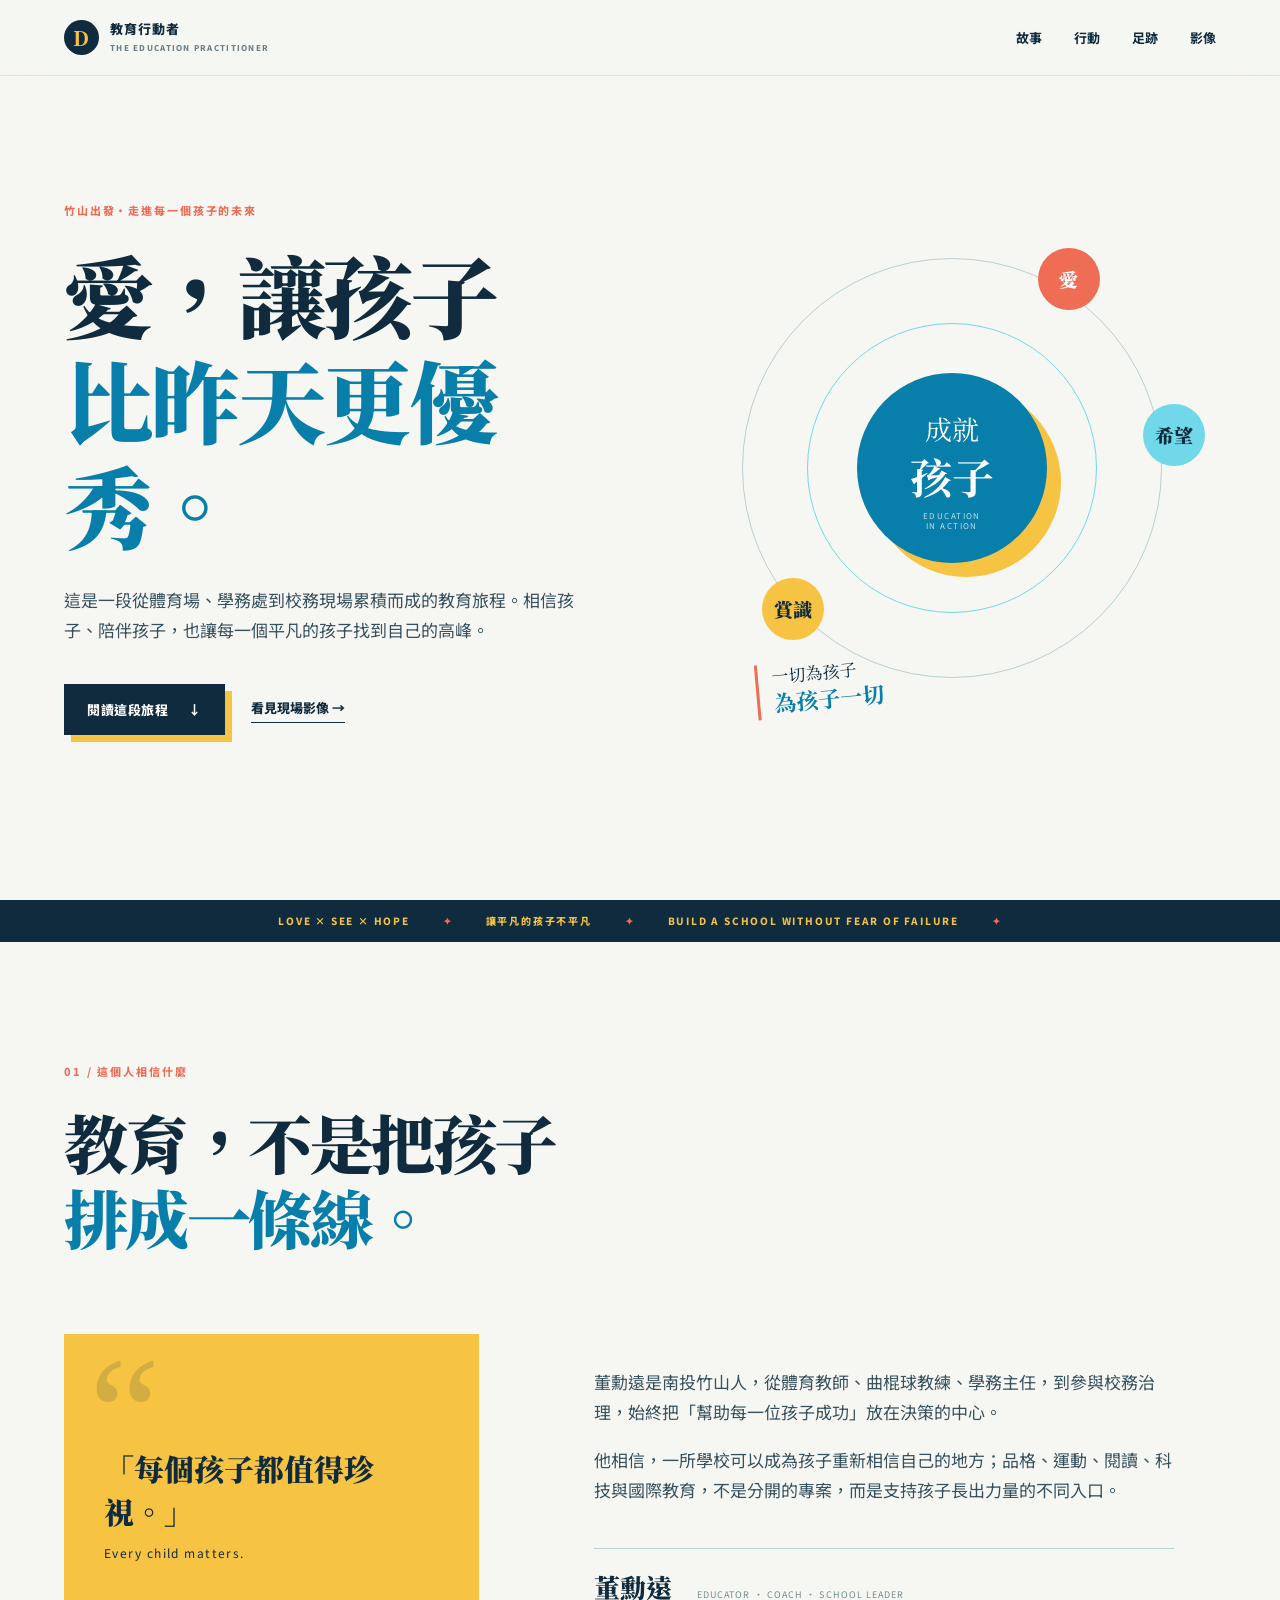
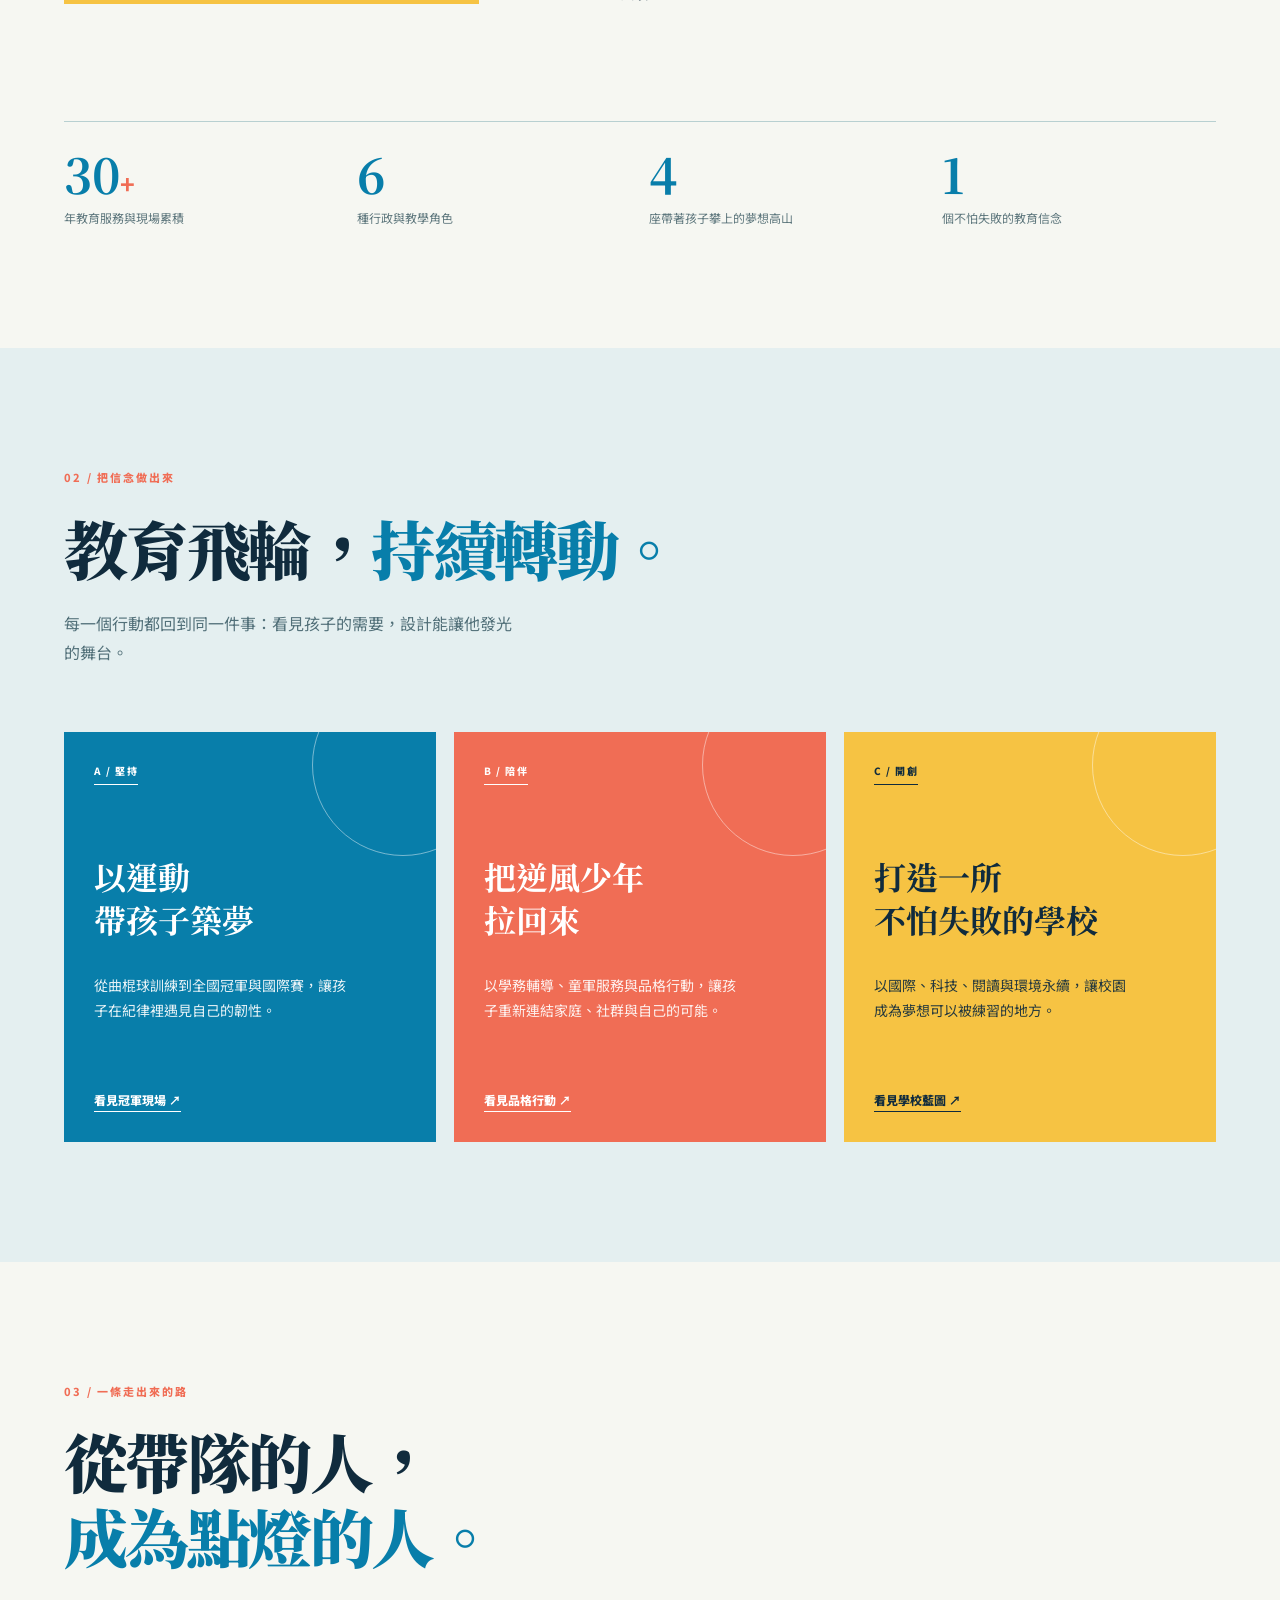
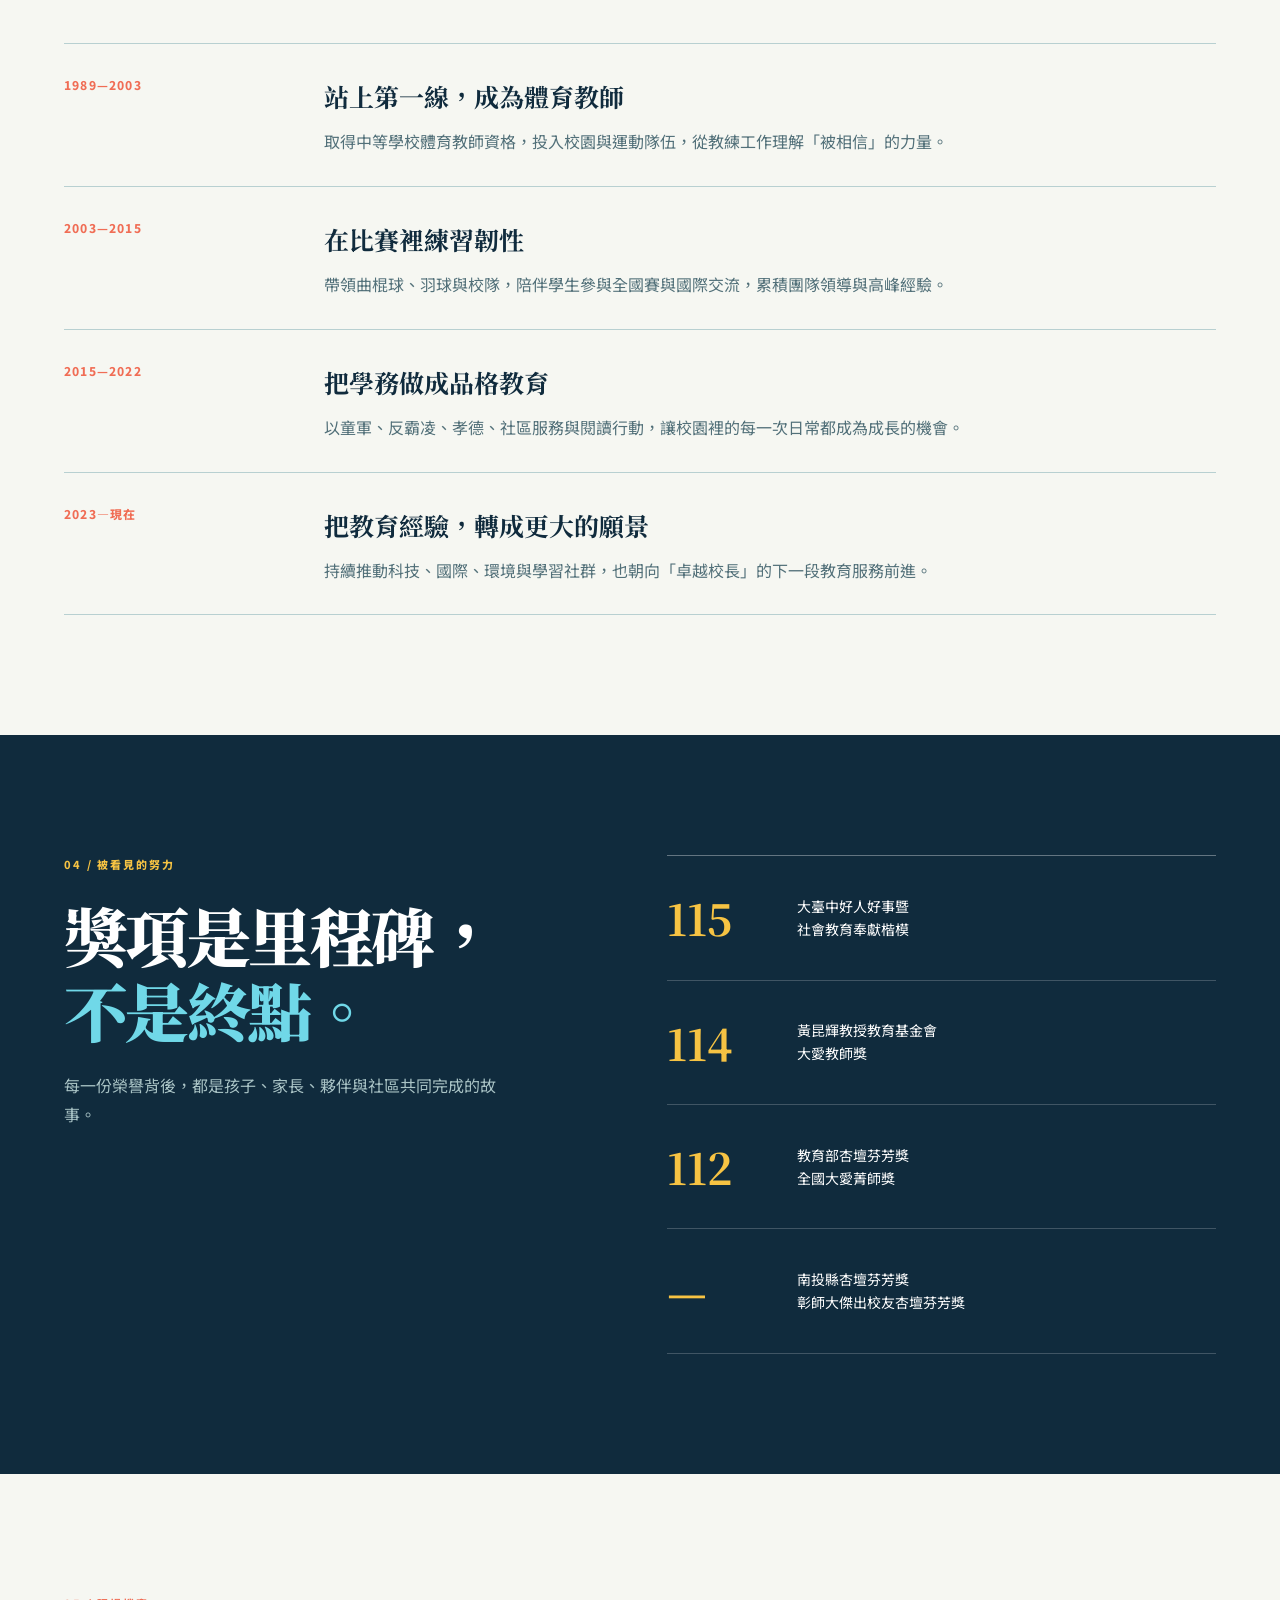
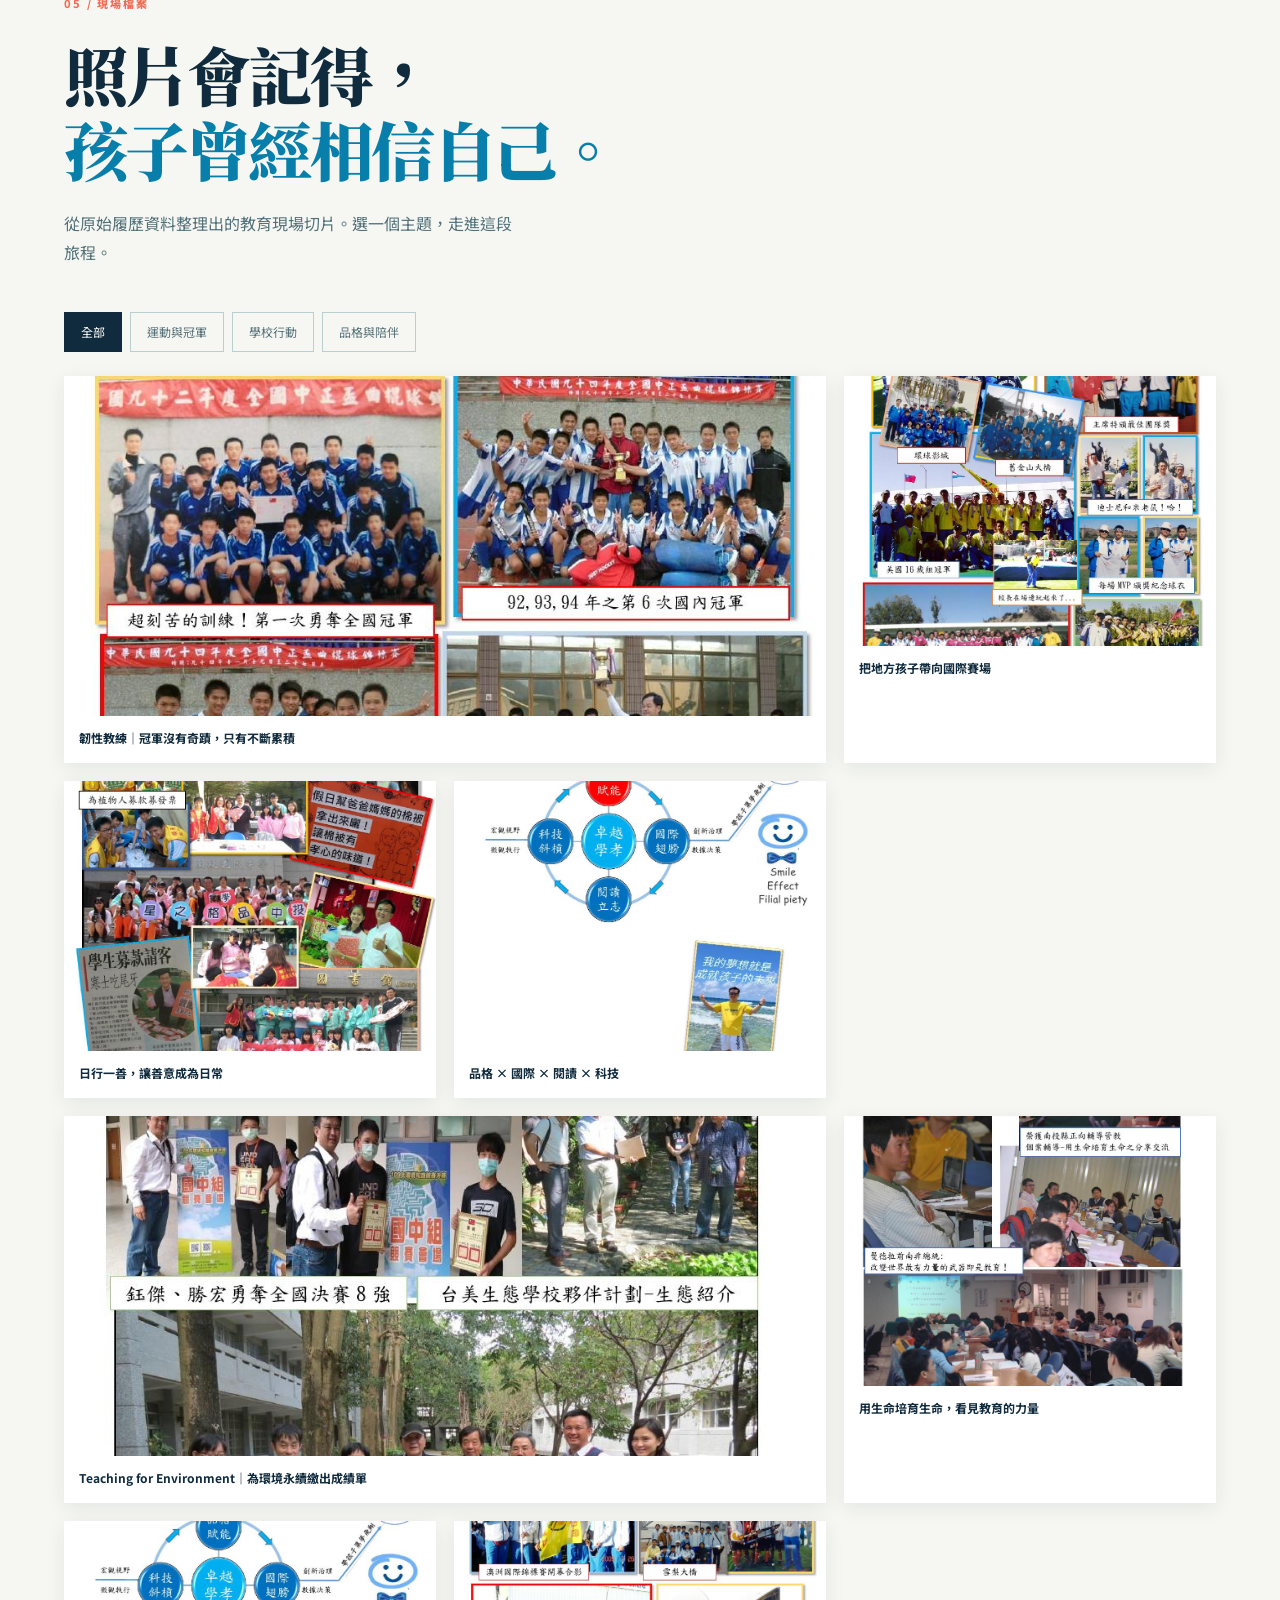
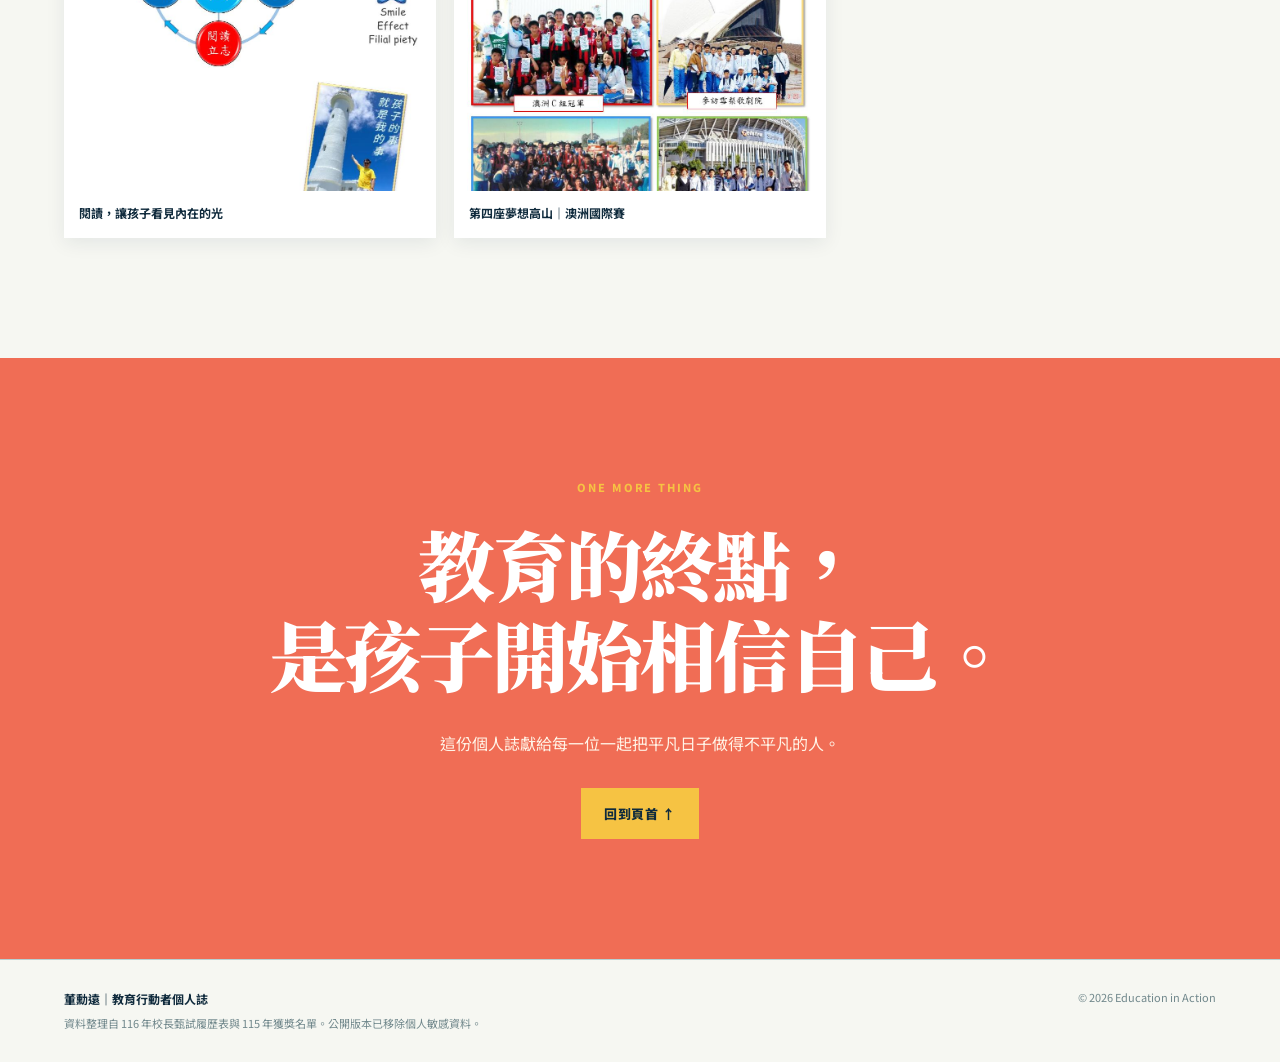
==== index.html @ 5f4fb61d "Create education action personal website" ====
<!doctype html>
<html lang="zh-Hant">
<head>
  <meta charset="utf-8">
  <meta name="viewport" content="width=device-width, initial-scale=1">
  <meta name="description" content="董勳遠的教育行動者個人誌：愛、賞識、希望，讓孩子比昨天更優秀。">
  <title>董勳遠｜教育行動者個人誌</title>
  <link rel="preconnect" href="https://fonts.googleapis.com">
  <link rel="preconnect" href="https://fonts.gstatic.com" crossorigin>
  <link href="https://fonts.googleapis.com/css2?family=Noto+Sans+TC:wght@400;500;700;800;900&family=Noto+Serif+TC:wght@600;700;900&display=swap" rel="stylesheet">
  <link rel="stylesheet" href="css/style.css">
</head>
<body>
  <header class="site-header">
    <a class="brand" href="#top" aria-label="回到首頁">
      <span class="brand-mark">D</span>
      <span>教育行動者<br><small>THE EDUCATION PRACTITIONER</small></span>
    </a>
    <nav class="main-nav" aria-label="主要導覽">
      <a href="#story">故事</a><a href="#practice">行動</a><a href="#honors">足跡</a><a href="#archive">影像</a>
    </nav>
    <button class="menu-toggle" aria-label="開啟選單" aria-expanded="false">☰</button>
  </header>

  <main id="top">
    <section class="hero section-shell">
      <div class="hero-copy reveal">
        <p class="eyebrow">竹山出發・走進每一個孩子的未來</p>
        <h1>愛，讓孩子<br><em>比昨天更優秀。</em></h1>
        <p class="hero-lede">這是一段從體育場、學務處到校務現場累積而成的教育旅程。相信孩子、陪伴孩子，也讓每一個平凡的孩子找到自己的高峰。</p>
        <div class="hero-actions"><a class="button button-primary" href="#story">閱讀這段旅程 <span>↓</span></a><a class="text-link" href="#archive">看見現場影像 →</a></div>
      </div>
      <div class="hero-art reveal" aria-label="教育飛輪圖示">
        <div class="orbit orbit-one"></div><div class="orbit orbit-two"></div>
        <div class="orbit-node node-love">愛</div><div class="orbit-node node-see">賞識</div><div class="orbit-node node-hope">希望</div>
        <div class="orbit-core"><span>成就</span><strong>孩子</strong><small>EDUCATION<br>IN ACTION</small></div>
        <div class="hero-stamp">一切為孩子<br><b>為孩子一切</b></div>
      </div>
    </section>

    <section class="signal-band"><div class="signal-track"><span>LOVE × SEE × HOPE</span><i>✦</i><span>讓平凡的孩子不平凡</span><i>✦</i><span>BUILD A SCHOOL WITHOUT FEAR OF FAILURE</span><i>✦</i></div></section>

    <section id="story" class="story section-shell section-pad">
      <div class="section-intro reveal"><p class="eyebrow">01 / 這個人相信什麼</p><h2>教育，不是把孩子<br><span>排成一條線。</span></h2></div>
      <div class="story-grid">
        <div class="story-quote reveal"><p>「每個孩子都值得珍視。」</p><small>Every child matters.</small></div>
        <div class="story-copy reveal"><p>董勳遠是南投竹山人，從體育教師、曲棍球教練、學務主任，到參與校務治理，始終把「幫助每一位孩子成功」放在決策的中心。</p><p>他相信，一所學校可以成為孩子重新相信自己的地方；品格、運動、閱讀、科技與國際教育，不是分開的專案，而是支持孩子長出力量的不同入口。</p><div class="signature-line"><span>董勳遠</span><small>EDUCATOR · COACH · SCHOOL LEADER</small></div></div>
      </div>
      <div class="stat-row reveal"><div><strong>30<span>+</span></strong><small>年教育服務與現場累積</small></div><div><strong>6</strong><small>種行政與教學角色</small></div><div><strong>4</strong><small>座帶著孩子攀上的夢想高山</small></div><div><strong>1</strong><small>個不怕失敗的教育信念</small></div></div>
    </section>

    <section id="practice" class="practice section-pad">
      <div class="section-shell"><div class="section-intro reveal"><p class="eyebrow">02 / 把信念做出來</p><h2>教育飛輪，<span>持續轉動。</span></h2><p class="section-desc">每一個行動都回到同一件事：看見孩子的需要，設計能讓他發光的舞台。</p></div>
        <div class="practice-grid">
          <article class="practice-card card-sport reveal"><span class="card-no">A / 堅持</span><h3>以運動<br>帶孩子築夢</h3><p>從曲棍球訓練到全國冠軍與國際賽，讓孩子在紀律裡遇見自己的韌性。</p><a href="#archive">看見冠軍現場 ↗</a></article>
          <article class="practice-card card-care reveal"><span class="card-no">B / 陪伴</span><h3>把逆風少年<br>拉回來</h3><p>以學務輔導、童軍服務與品格行動，讓孩子重新連結家庭、社群與自己的可能。</p><a href="#archive">看見品格行動 ↗</a></article>
          <article class="practice-card card-school reveal"><span class="card-no">C / 開創</span><h3>打造一所<br>不怕失敗的學校</h3><p>以國際、科技、閱讀與環境永續，讓校園成為夢想可以被練習的地方。</p><a href="#archive">看見學校藍圖 ↗</a></article>
        </div>
      </div>
    </section>

    <section class="timeline section-shell section-pad"><div class="section-intro reveal"><p class="eyebrow">03 / 一條走出來的路</p><h2>從帶隊的人，<br><span>成為點燈的人。</span></h2></div><div class="timeline-list">
      <div class="timeline-item reveal"><time>1989—2003</time><div><h3>站上第一線，成為體育教師</h3><p>取得中等學校體育教師資格，投入校園與運動隊伍，從教練工作理解「被相信」的力量。</p></div></div>
      <div class="timeline-item reveal"><time>2003—2015</time><div><h3>在比賽裡練習韌性</h3><p>帶領曲棍球、羽球與校隊，陪伴學生參與全國賽與國際交流，累積團隊領導與高峰經驗。</p></div></div>
      <div class="timeline-item reveal"><time>2015—2022</time><div><h3>把學務做成品格教育</h3><p>以童軍、反霸凌、孝德、社區服務與閱讀行動，讓校園裡的每一次日常都成為成長的機會。</p></div></div>
      <div class="timeline-item reveal"><time>2023—現在</time><div><h3>把教育經驗，轉成更大的願景</h3><p>持續推動科技、國際、環境與學習社群，也朝向「卓越校長」的下一段教育服務前進。</p></div></div>
    </div></section>

    <section id="honors" class="honors section-pad"><div class="section-shell honors-layout"><div class="section-intro reveal"><p class="eyebrow">04 / 被看見的努力</p><h2>獎項是里程碑，<br><span>不是終點。</span></h2><p class="section-desc">每一份榮譽背後，都是孩子、家長、夥伴與社區共同完成的故事。</p></div><div class="honor-list reveal"><div><b>115</b><span>大臺中好人好事暨<br>社會教育奉獻楷模</span></div><div><b>114</b><span>黃昆輝教授教育基金會<br>大愛教師獎</span></div><div><b>112</b><span>教育部杏壇芬芳獎<br>全國大愛菁師獎</span></div><div><b>—</b><span>南投縣杏壇芬芳獎<br>彰師大傑出校友杏壇芬芳獎</span></div></div></div></section>

    <section id="archive" class="archive section-shell section-pad"><div class="section-intro reveal"><p class="eyebrow">05 / 現場檔案</p><h2>照片會記得，<br><span>孩子曾經相信自己。</span></h2><p class="section-desc">從原始履歷資料整理出的教育現場切片。選一個主題，走進這段旅程。</p></div><div class="filter-bar" role="group" aria-label="影像分類"><button class="filter active" data-filter="all">全部</button><button class="filter" data-filter="sport">運動與冠軍</button><button class="filter" data-filter="school">學校行動</button><button class="filter" data-filter="care">品格與陪伴</button></div><div class="gallery-grid">
      <figure class="gallery-item wide sport reveal"><img src="images/page-19.jpg" alt="曲棍球隊與教練在賽場上的合影"><figcaption>韌性教練｜冠軍沒有奇蹟，只有不斷累積</figcaption></figure>
      <figure class="gallery-item sport reveal"><img src="images/page-20.jpg" alt="國際曲棍球賽與團隊交流紀錄"><figcaption>把地方孩子帶向國際賽場</figcaption></figure>
      <figure class="gallery-item care reveal"><img src="images/page-25.jpg" alt="學生投入公益服務的活動紀錄"><figcaption>日行一善，讓善意成為日常</figcaption></figure>
      <figure class="gallery-item school reveal"><img src="images/page-30.jpg" alt="品格飛輪教育理念圖"><figcaption>品格 × 國際 × 閱讀 × 科技</figcaption></figure>
      <figure class="gallery-item wide school reveal"><img src="images/page-54.jpg" alt="環境永續與生態校園行動"><figcaption>Teaching for Environment｜為環境永續繳出成績單</figcaption></figure>
      <figure class="gallery-item care reveal"><img src="images/page-58.jpg" alt="個案輔導與教育陪伴紀錄"><figcaption>用生命培育生命，看見教育的力量</figcaption></figure>
      <figure class="gallery-item school reveal"><img src="images/page-48.jpg" alt="閱讀飛輪教育理念圖"><figcaption>閱讀，讓孩子看見內在的光</figcaption></figure>
      <figure class="gallery-item sport reveal"><img src="images/page-21.jpg" alt="澳洲國際賽團隊交流紀錄"><figcaption>第四座夢想高山｜澳洲國際賽</figcaption></figure>
    </div></section>

    <section class="closing section-pad"><div class="section-shell closing-inner reveal"><p class="eyebrow">ONE MORE THING</p><h2>教育的終點，<br>是孩子開始相信自己。</h2><p>這份個人誌獻給每一位一起把平凡日子做得不平凡的人。</p><a class="button button-light" href="#top">回到頁首 ↑</a></div></section>
  </main>
  <footer class="site-footer"><div><strong>董勳遠｜教育行動者個人誌</strong><span>資料整理自 116 年校長甄試履歷表與 115 年獲獎名單。公開版本已移除個人敏感資料。</span></div><span>© 2026 Education in Action</span></footer>
  <script src="js/app.js"></script>
</body>
</html>
---- css/style.css ----
:root{--ink:#102b3d;--blue:#087eaa;--cyan:#70d8e8;--sun:#f6c343;--coral:#f06d55;--paper:#f6f7f2;--mist:#e4eff0;--line:#b8d0d1;--serif:'Noto Serif TC',serif;--sans:'Noto Sans TC',sans-serif}*{box-sizing:border-box}html{scroll-behavior:smooth}body{margin:0;color:var(--ink);background:var(--paper);font-family:var(--sans);line-height:1.8}a{color:inherit;text-decoration:none}button{font:inherit}.site-header{height:76px;padding:0 max(5vw,32px);display:flex;align-items:center;justify-content:space-between;position:sticky;top:0;z-index:10;background:rgba(246,247,242,.9);backdrop-filter:blur(16px);border-bottom:1px solid rgba(16,43,61,.1)}.brand{display:flex;align-items:center;gap:11px;font-weight:800;line-height:1.25;letter-spacing:.08em;font-size:13px}.brand-mark{display:grid;place-items:center;width:35px;height:35px;border-radius:50%;background:var(--ink);color:var(--sun);font-family:var(--serif);font-size:20px}.brand small{font-size:8px;letter-spacing:.16em;opacity:.6}.main-nav{display:flex;gap:32px;font-size:13px;font-weight:700}.main-nav a{transition:color .2s}.main-nav a:hover{color:var(--coral)}.menu-toggle{display:none;border:0;background:none;font-size:24px}.section-shell{width:min(1180px,90vw);margin:auto}.section-pad{padding:120px 0}.hero{min-height:calc(100vh - 76px);display:grid;grid-template-columns:1.05fr .95fr;align-items:center;gap:40px;padding-top:40px;padding-bottom:80px}.eyebrow{font-size:11px;letter-spacing:.17em;text-transform:uppercase;font-weight:800;color:var(--coral);margin:0 0 22px}.hero h1,.section-intro h2,.closing h2{font-family:var(--serif);font-weight:900;line-height:1.17;letter-spacing:-.04em;margin:0}.hero h1{font-size:clamp(3.5rem,7vw,7.2rem)}.hero h1 em,.section-intro h2 span{color:var(--blue);font-style:normal}.hero-lede{font-size:17px;max-width:530px;margin:28px 0;color:#36515d}.hero-actions{display:flex;align-items:center;gap:26px;margin-top:38px}.button{display:inline-flex;align-items:center;gap:20px;padding:14px 23px;font-size:13px;font-weight:800;letter-spacing:.04em;transition:transform .2s,box-shadow .2s}.button:hover{transform:translateY(-3px)}.button-primary{background:var(--ink);color:white;box-shadow:7px 7px 0 var(--sun)}.button-light{background:var(--sun);color:var(--ink)}.text-link{font-size:13px;font-weight:800;border-bottom:1px solid var(--ink);padding-bottom:3px}.hero-art{min-height:530px;position:relative;display:grid;place-items:center}.orbit{position:absolute;border:1px solid var(--line);border-radius:50%;animation:spin 28s linear infinite}.orbit-one{width:420px;height:420px}.orbit-two{width:290px;height:290px;border-color:var(--cyan);animation-direction:reverse;animation-duration:18s}.orbit-core{width:190px;height:190px;background:var(--blue);color:white;display:flex;flex-direction:column;align-items:center;justify-content:center;border-radius:50%;text-align:center;box-shadow:14px 14px 0 var(--sun);z-index:2}.orbit-core span{font-family:var(--serif);font-size:27px}.orbit-core strong{font-family:var(--serif);font-size:42px;line-height:1.1}.orbit-core small{font-size:8px;letter-spacing:.18em;line-height:1.25;margin-top:12px;opacity:.75}.orbit-node{position:absolute;z-index:3;width:62px;height:62px;border-radius:50%;display:grid;place-items:center;font-family:var(--serif);font-weight:900;font-size:19px}.node-love{top:45px;right:22%;background:var(--coral);color:white}.node-see{bottom:93px;left:14%;background:var(--sun)}.node-hope{top:38%;right:2%;background:var(--cyan)}.hero-stamp{position:absolute;bottom:18px;left:13%;border-left:3px solid var(--coral);padding-left:14px;font-family:var(--serif);font-size:17px;line-height:1.4;transform:rotate(-5deg)}.hero-stamp b{font-size:22px;color:var(--blue)}@keyframes spin{to{transform:rotate(360deg)}}.signal-band{background:var(--ink);color:var(--sun);overflow:hidden;padding:12px 0;white-space:nowrap}.signal-track{display:flex;gap:33px;align-items:center;justify-content:center;font-size:10px;font-weight:800;letter-spacing:.18em}.signal-track i{color:var(--coral);font-style:normal}.section-intro h2{font-size:clamp(2.5rem,5vw,5rem)}.section-desc{max-width:450px;color:#527079;margin:24px 0 0}.story{position:relative}.story-grid{display:grid;grid-template-columns:.8fr 1.2fr;gap:9vw;margin-top:80px;align-items:start}.story-quote{background:var(--sun);min-height:270px;padding:40px;display:flex;flex-direction:column;justify-content:flex-end;position:relative;transform:rotate(-2deg)}.story-quote:before{content:'“';font-family:Georgia;font-size:160px;line-height:1;position:absolute;top:0;left:25px;color:rgba(16,43,61,.15)}.story-quote p{font-family:var(--serif);font-size:30px;line-height:1.45;font-weight:900;position:relative;margin:0}.story-quote small{font-size:12px;letter-spacing:.12em;margin-top:8px}.story-copy{padding-top:16px;max-width:580px}.story-copy p{font-size:17px;color:#36515d}.signature-line{border-top:1px solid var(--line);margin-top:42px;padding-top:15px;display:flex;gap:25px;align-items:baseline}.signature-line span{font-family:var(--serif);font-size:26px;font-weight:900}.signature-line small{font-size:9px;letter-spacing:.12em;color:#718b91}.stat-row{display:grid;grid-template-columns:repeat(4,1fr);gap:18px;margin-top:110px;border-top:1px solid var(--line);padding-top:28px}.stat-row div{display:flex;flex-direction:column}.stat-row strong{font-size:48px;line-height:1;color:var(--blue);font-family:var(--serif)}.stat-row strong span{font-family:var(--sans);font-size:25px;color:var(--coral)}.stat-row small{font-size:12px;color:#5e777d;margin-top:9px}.practice{background:var(--mist)}.practice-grid{display:grid;grid-template-columns:repeat(3,1fr);gap:18px;margin-top:65px}.practice-card{min-height:410px;padding:30px;display:flex;flex-direction:column;align-items:flex-start;position:relative;overflow:hidden}.practice-card:after{content:'';position:absolute;width:180px;height:180px;border-radius:50%;right:-58px;top:-58px;border:1px solid rgba(255,255,255,.45)}.card-sport{background:var(--blue);color:#fff}.card-care{background:var(--coral);color:#fff}.card-school{background:var(--sun);color:var(--ink)}.card-no{font-size:10px;letter-spacing:.15em;font-weight:800;border-bottom:1px solid currentColor;padding-bottom:4px}.practice-card h3{font-family:var(--serif);font-size:32px;line-height:1.35;margin:70px 0 18px}.practice-card p{font-size:14px;line-height:1.8;max-width:260px;opacity:.9}.practice-card a{font-size:12px;font-weight:800;margin-top:auto;border-bottom:1px solid currentColor}.timeline-list{margin-top:70px;border-top:1px solid var(--line)}.timeline-item{display:grid;grid-template-columns:220px 1fr;gap:40px;padding:30px 0;border-bottom:1px solid var(--line)}.timeline-item time{font-size:12px;color:var(--coral);font-weight:800;letter-spacing:.1em}.timeline-item h3{margin:0;font-family:var(--serif);font-size:25px}.timeline-item p{margin:8px 0 0;color:#527079;max-width:650px}.honors{background:var(--ink);color:white}.honors-layout{display:grid;grid-template-columns:.9fr 1.1fr;gap:12vw}.honors .section-desc{color:#a9c3c5}.honors .eyebrow{color:var(--sun)}.honors h2 span{color:var(--cyan)}.honor-list{border-top:1px solid rgba(255,255,255,.35)}.honor-list div{display:grid;grid-template-columns:100px 1fr;gap:30px;align-items:center;padding:23px 0;border-bottom:1px solid rgba(255,255,255,.2)}.honor-list b{font-family:var(--serif);font-size:43px;color:var(--sun)}.honor-list span{font-size:14px;line-height:1.65}.filter-bar{display:flex;gap:8px;flex-wrap:wrap;margin:45px 0 24px}.filter{background:transparent;border:1px solid var(--line);padding:8px 16px;font-size:12px;cursor:pointer;color:#557078}.filter.active,.filter:hover{background:var(--ink);border-color:var(--ink);color:white}.gallery-grid{display:grid;grid-template-columns:repeat(3,1fr);gap:18px}.gallery-item{margin:0;background:white;box-shadow:0 5px 18px rgba(16,43,61,.08);transition:transform .25s,opacity .25s}.gallery-item:hover{transform:translateY(-5px)}.gallery-item.wide{grid-column:span 2}.gallery-item img{display:block;width:100%;height:270px;object-fit:cover}.gallery-item.wide img{height:340px}.gallery-item figcaption{font-size:12px;font-weight:700;padding:13px 15px 16px;line-height:1.5}.gallery-item.is-hidden{display:none}.closing{background:var(--coral);color:white}.closing-inner{text-align:center}.closing .eyebrow{color:var(--sun)}.closing h2{font-size:clamp(2.8rem,6vw,6rem)}.closing p:not(.eyebrow){max-width:450px;margin:30px auto;color:#fff4e7}.site-footer{padding:28px max(5vw,32px);display:flex;justify-content:space-between;gap:25px;font-size:11px;color:#71888c;border-top:1px solid var(--line)}.site-footer div{display:flex;flex-direction:column;gap:4px}.site-footer strong{color:var(--ink);font-size:12px}.reveal{opacity:0;transform:translateY(24px);transition:opacity .7s ease,transform .7s ease}.reveal.visible{opacity:1;transform:none}@media(max-width:760px){.site-header{height:64px}.main-nav{display:none;position:absolute;top:64px;left:0;right:0;padding:18px 8vw;background:var(--paper);flex-direction:column;gap:10px;border-bottom:1px solid var(--line)}.main-nav.open{display:flex}.menu-toggle{display:block}.hero{grid-template-columns:1fr;padding-top:60px;min-height:auto}.hero h1{font-size:3.5rem}.hero-art{min-height:370px;transform:scale(.78);margin:-20px -50px}.hero-lede{font-size:15px}.hero-actions{flex-wrap:wrap}.section-pad{padding:78px 0}.story-grid,.honors-layout{grid-template-columns:1fr;gap:45px;margin-top:50px}.story-quote{min-height:220px}.stat-row{grid-template-columns:repeat(2,1fr);gap:26px;margin-top:70px}.practice-grid{grid-template-columns:1fr;margin-top:45px}.practice-card{min-height:360px}.practice-card h3{margin-top:55px}.timeline-item{grid-template-columns:1fr;gap:6px}.timeline-item h3{font-size:21px}.honor-list{margin-top:15px}.gallery-grid{grid-template-columns:1fr}.gallery-item.wide{grid-column:span 1}.gallery-item img,.gallery-item.wide img{height:auto;max-height:none}.site-footer{flex-direction:column}.signal-track{justify-content:flex-start;width:max-content;animation:marquee 24s linear infinite}@keyframes marquee{to{transform:translateX(-35%)}}}
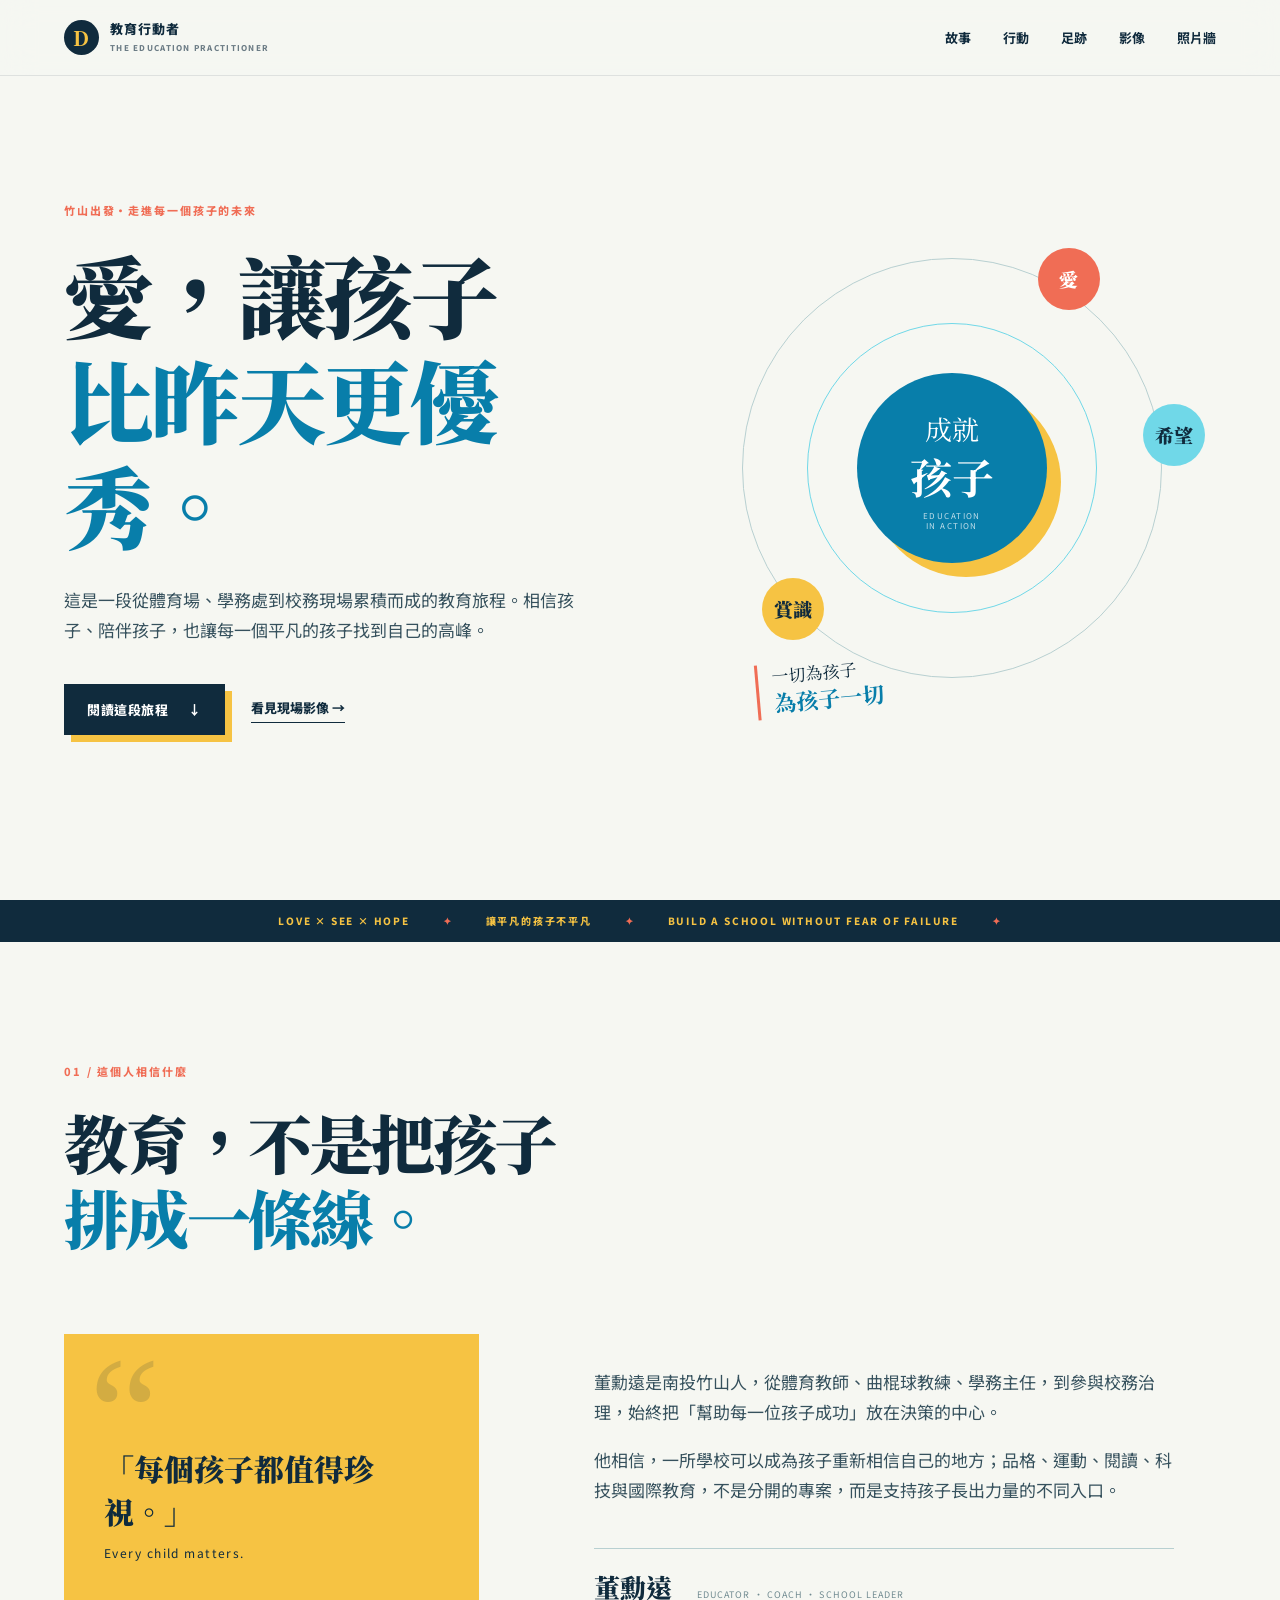
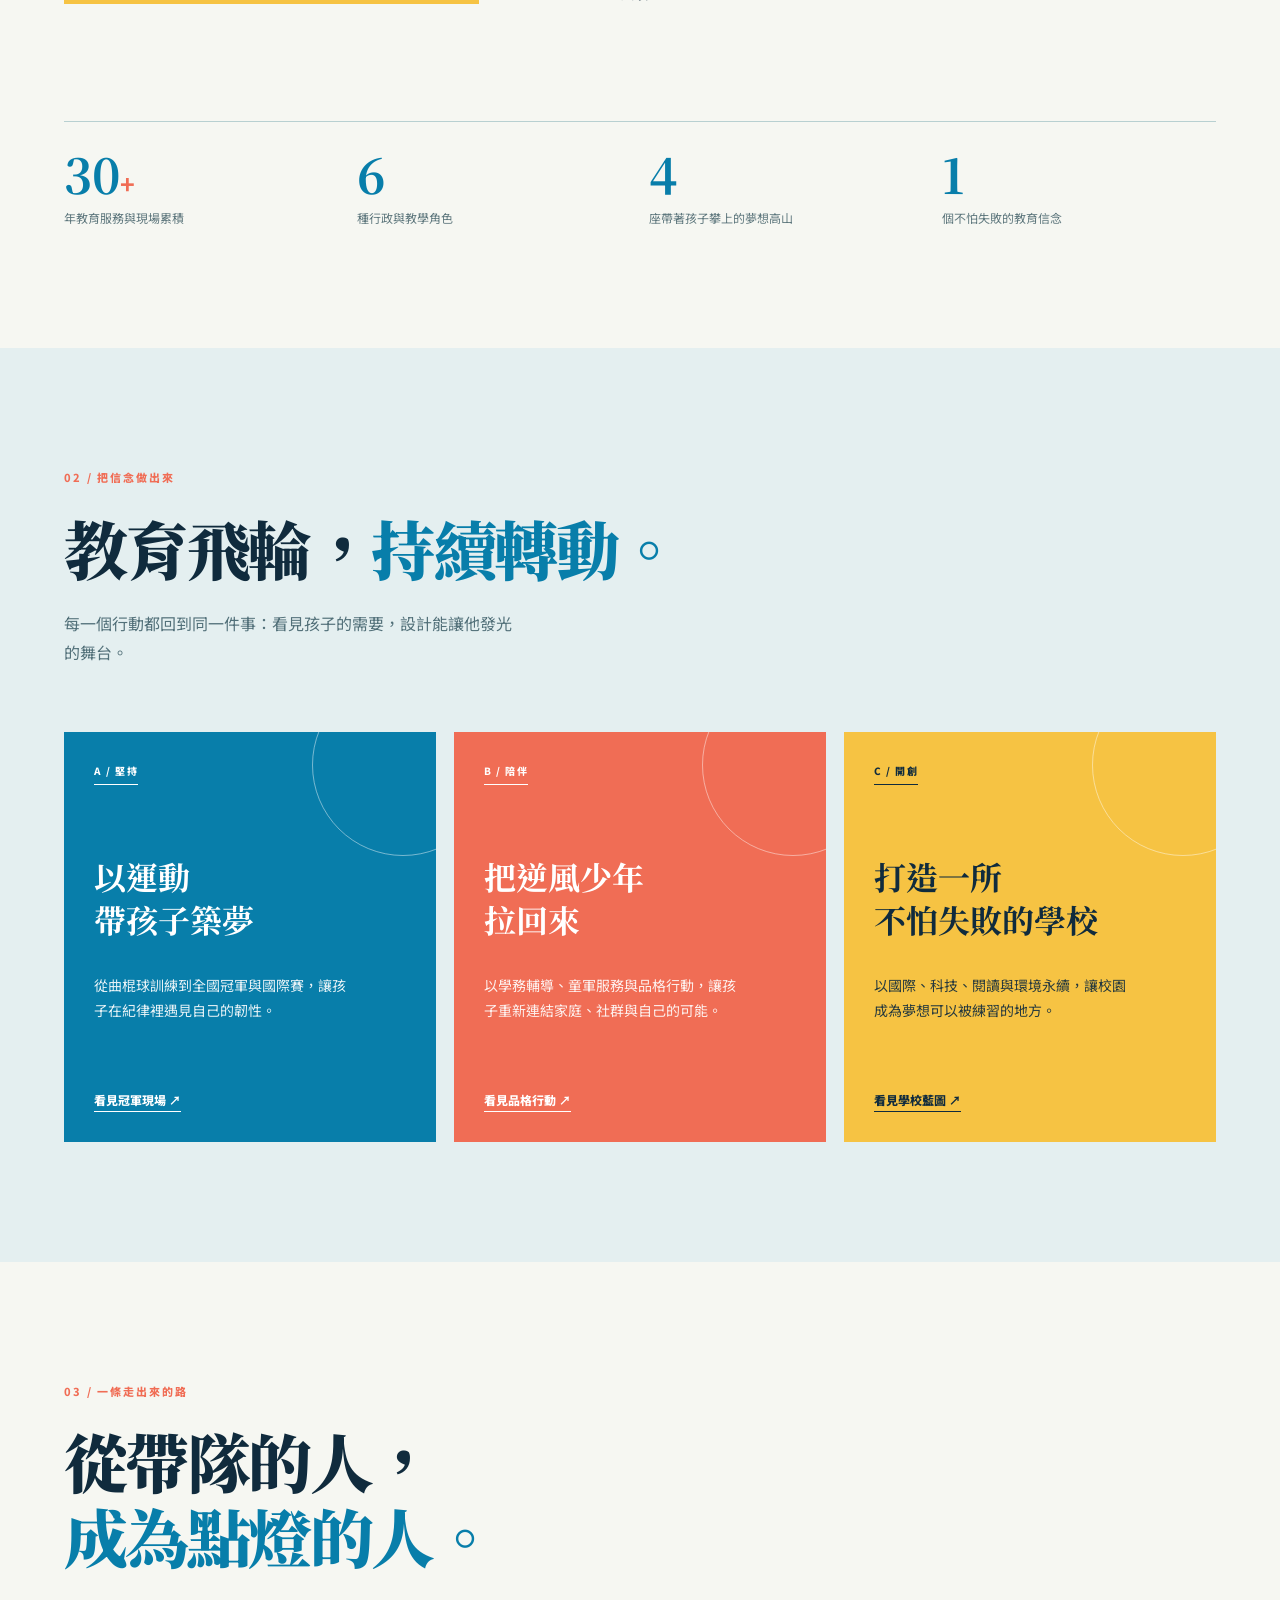
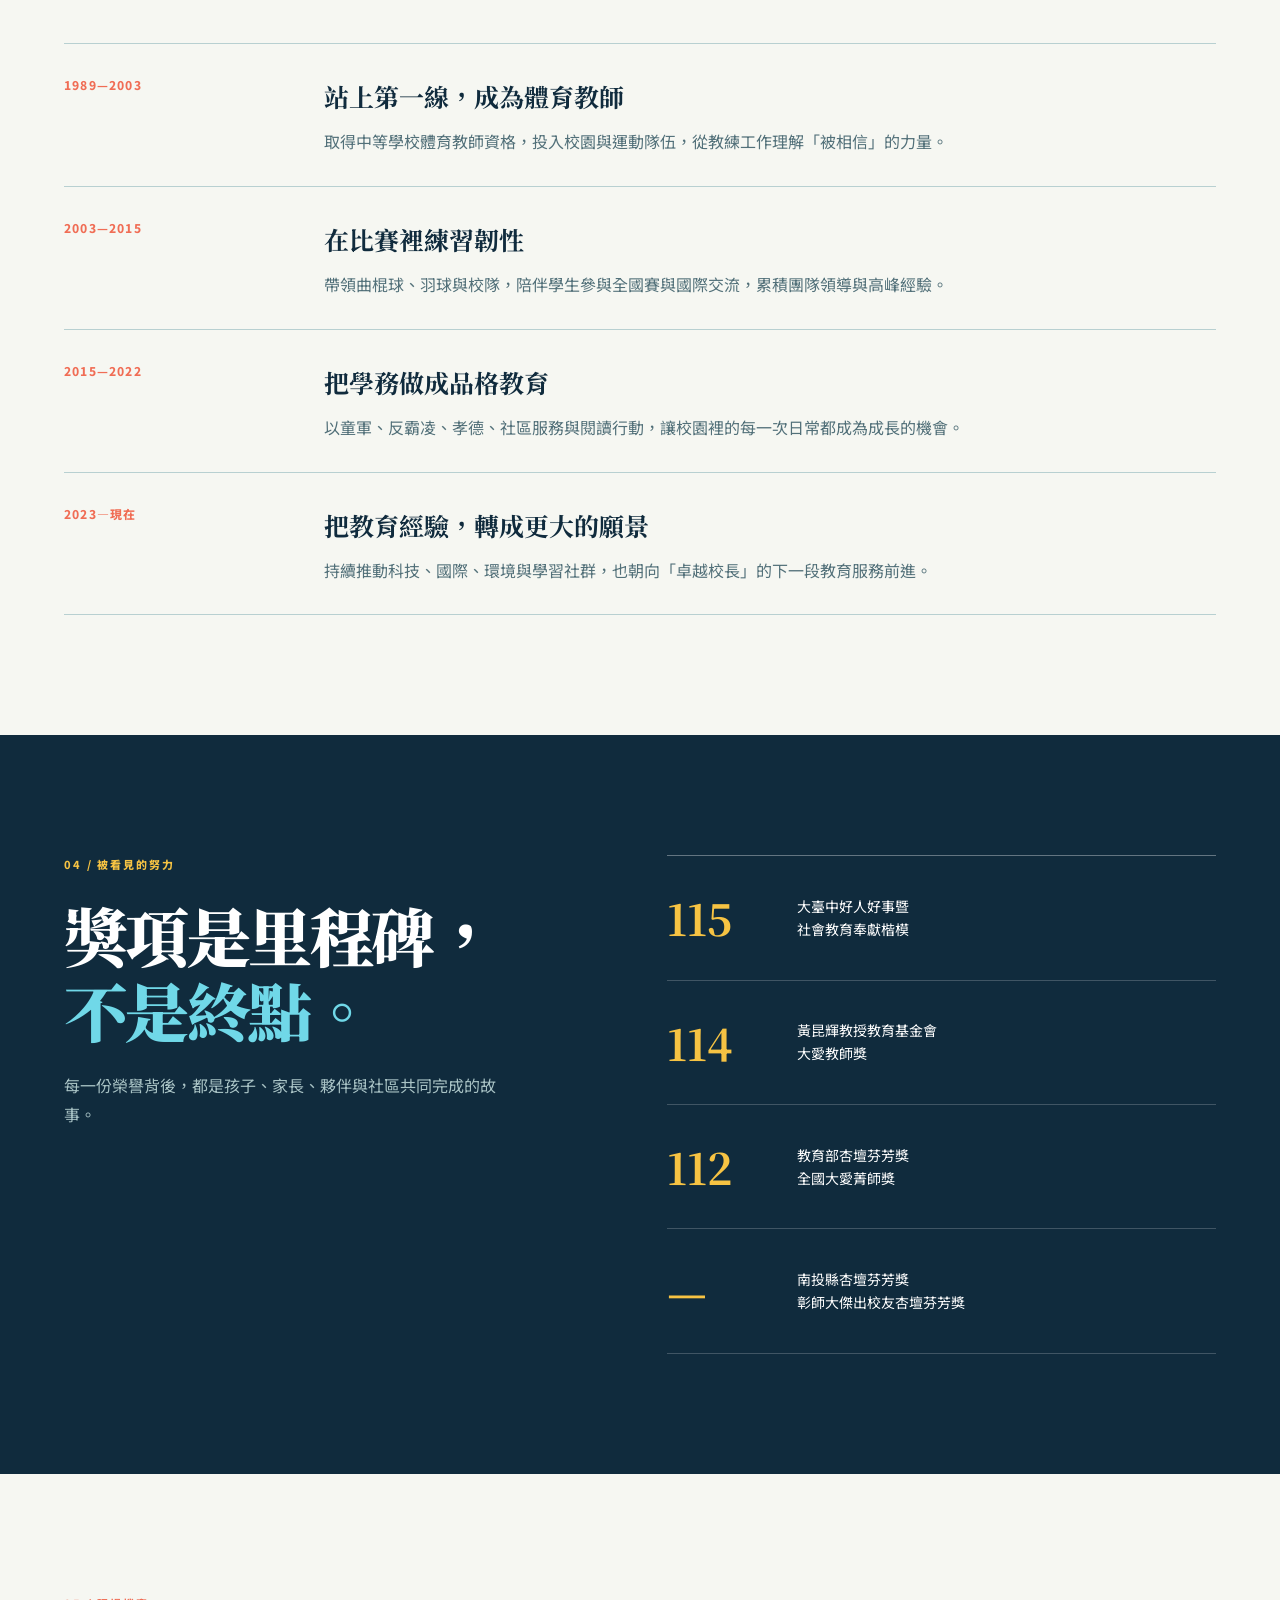
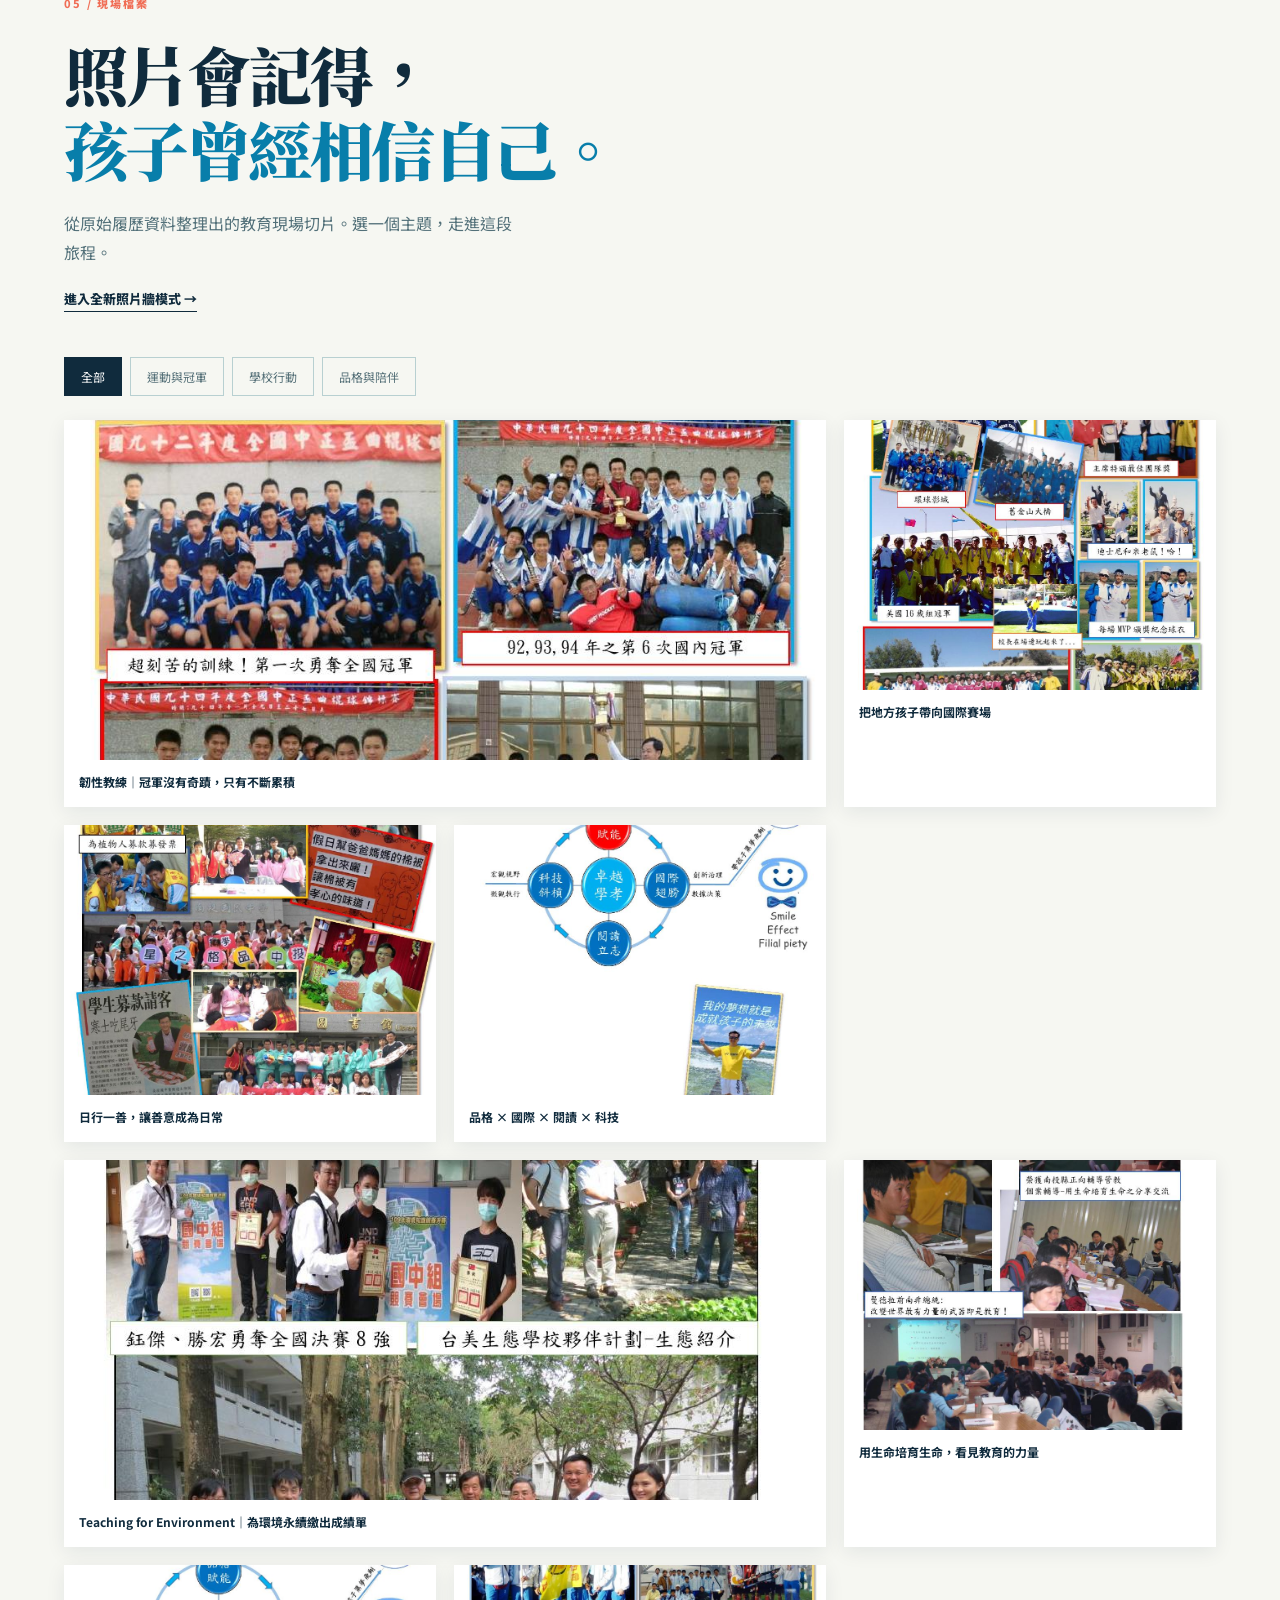
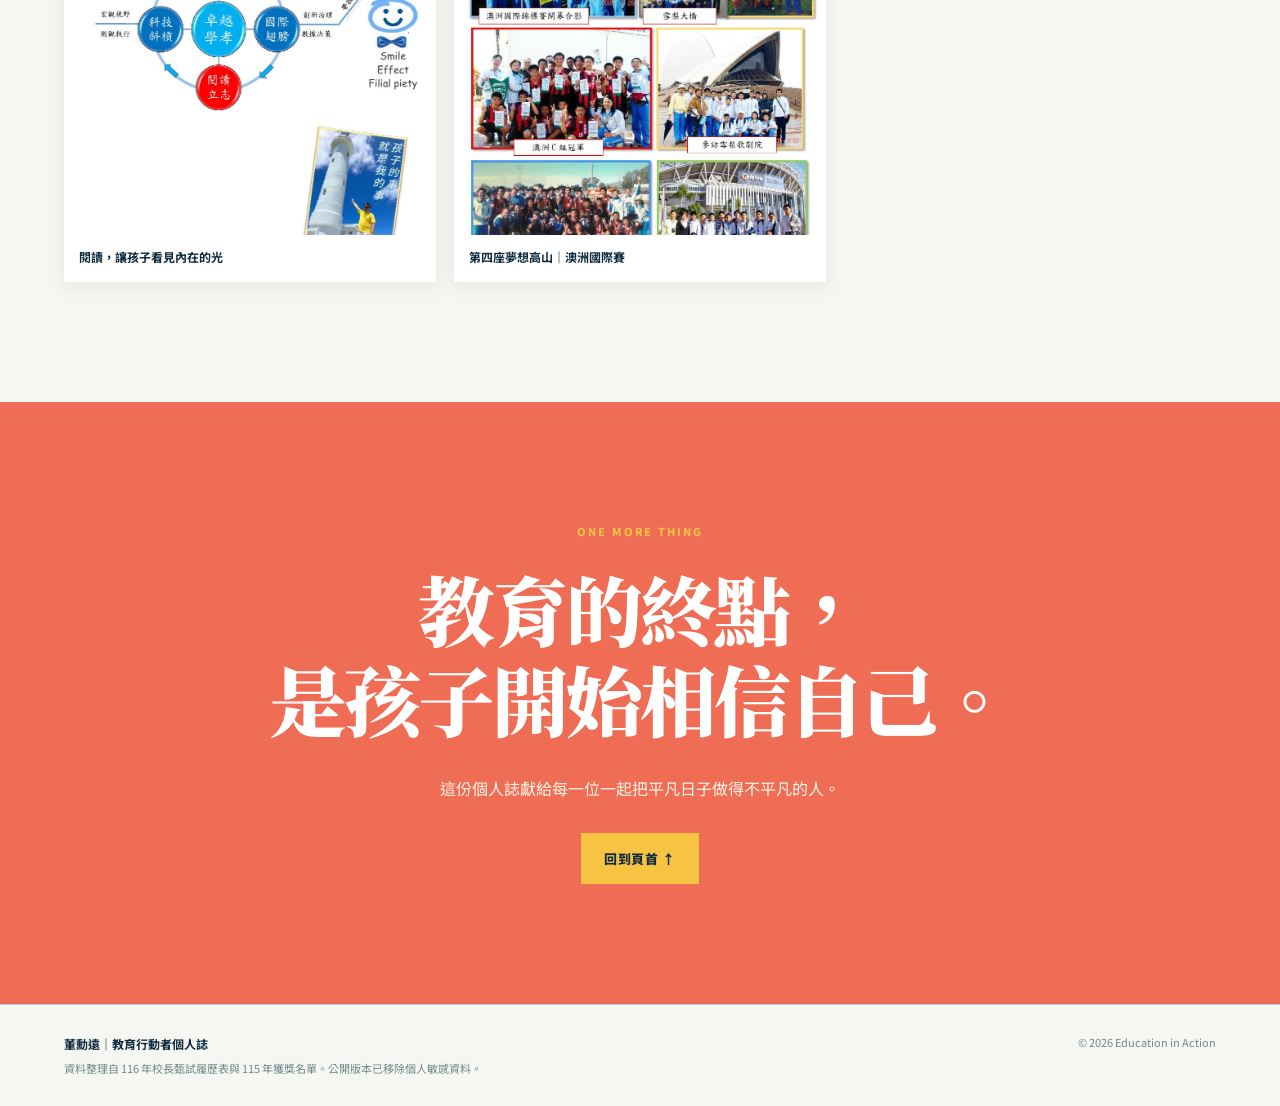
==== commit 557534f3: "Add decomposed photo atlas page" ====
--- a/index.html
+++ b/index.html
@@ -17,7 +17,7 @@
       <span>教育行動者<br><small>THE EDUCATION PRACTITIONER</small></span>
     </a>
     <nav class="main-nav" aria-label="主要導覽">
-      <a href="#story">故事</a><a href="#practice">行動</a><a href="#honors">足跡</a><a href="#archive">影像</a>
+      <a href="#story">故事</a><a href="#practice">行動</a><a href="#honors">足跡</a><a href="#archive">影像</a><a href="photos.html">照片牆</a>
     </nav>
     <button class="menu-toggle" aria-label="開啟選單" aria-expanded="false">☰</button>
   </header>
@@ -68,7 +68,7 @@
 
     <section id="honors" class="honors section-pad"><div class="section-shell honors-layout"><div class="section-intro reveal"><p class="eyebrow">04 / 被看見的努力</p><h2>獎項是里程碑，<br><span>不是終點。</span></h2><p class="section-desc">每一份榮譽背後，都是孩子、家長、夥伴與社區共同完成的故事。</p></div><div class="honor-list reveal"><div><b>115</b><span>大臺中好人好事暨<br>社會教育奉獻楷模</span></div><div><b>114</b><span>黃昆輝教授教育基金會<br>大愛教師獎</span></div><div><b>112</b><span>教育部杏壇芬芳獎<br>全國大愛菁師獎</span></div><div><b>—</b><span>南投縣杏壇芬芳獎<br>彰師大傑出校友杏壇芬芳獎</span></div></div></div></section>
 
-    <section id="archive" class="archive section-shell section-pad"><div class="section-intro reveal"><p class="eyebrow">05 / 現場檔案</p><h2>照片會記得，<br><span>孩子曾經相信自己。</span></h2><p class="section-desc">從原始履歷資料整理出的教育現場切片。選一個主題，走進這段旅程。</p></div><div class="filter-bar" role="group" aria-label="影像分類"><button class="filter active" data-filter="all">全部</button><button class="filter" data-filter="sport">運動與冠軍</button><button class="filter" data-filter="school">學校行動</button><button class="filter" data-filter="care">品格與陪伴</button></div><div class="gallery-grid">
+    <section id="archive" class="archive section-shell section-pad"><div class="section-intro reveal"><p class="eyebrow">05 / 現場檔案</p><h2>照片會記得，<br><span>孩子曾經相信自己。</span></h2><p class="section-desc">從原始履歷資料整理出的教育現場切片。選一個主題，走進這段旅程。</p><p><a class="text-link" href="photos.html">進入全新照片牆模式 →</a></p></div><div class="filter-bar" role="group" aria-label="影像分類"><button class="filter active" data-filter="all">全部</button><button class="filter" data-filter="sport">運動與冠軍</button><button class="filter" data-filter="school">學校行動</button><button class="filter" data-filter="care">品格與陪伴</button></div><div class="gallery-grid">
       <figure class="gallery-item wide sport reveal"><img src="images/page-19.jpg" alt="曲棍球隊與教練在賽場上的合影"><figcaption>韌性教練｜冠軍沒有奇蹟，只有不斷累積</figcaption></figure>
       <figure class="gallery-item sport reveal"><img src="images/page-20.jpg" alt="國際曲棍球賽與團隊交流紀錄"><figcaption>把地方孩子帶向國際賽場</figcaption></figure>
       <figure class="gallery-item care reveal"><img src="images/page-25.jpg" alt="學生投入公益服務的活動紀錄"><figcaption>日行一善，讓善意成為日常</figcaption></figure>
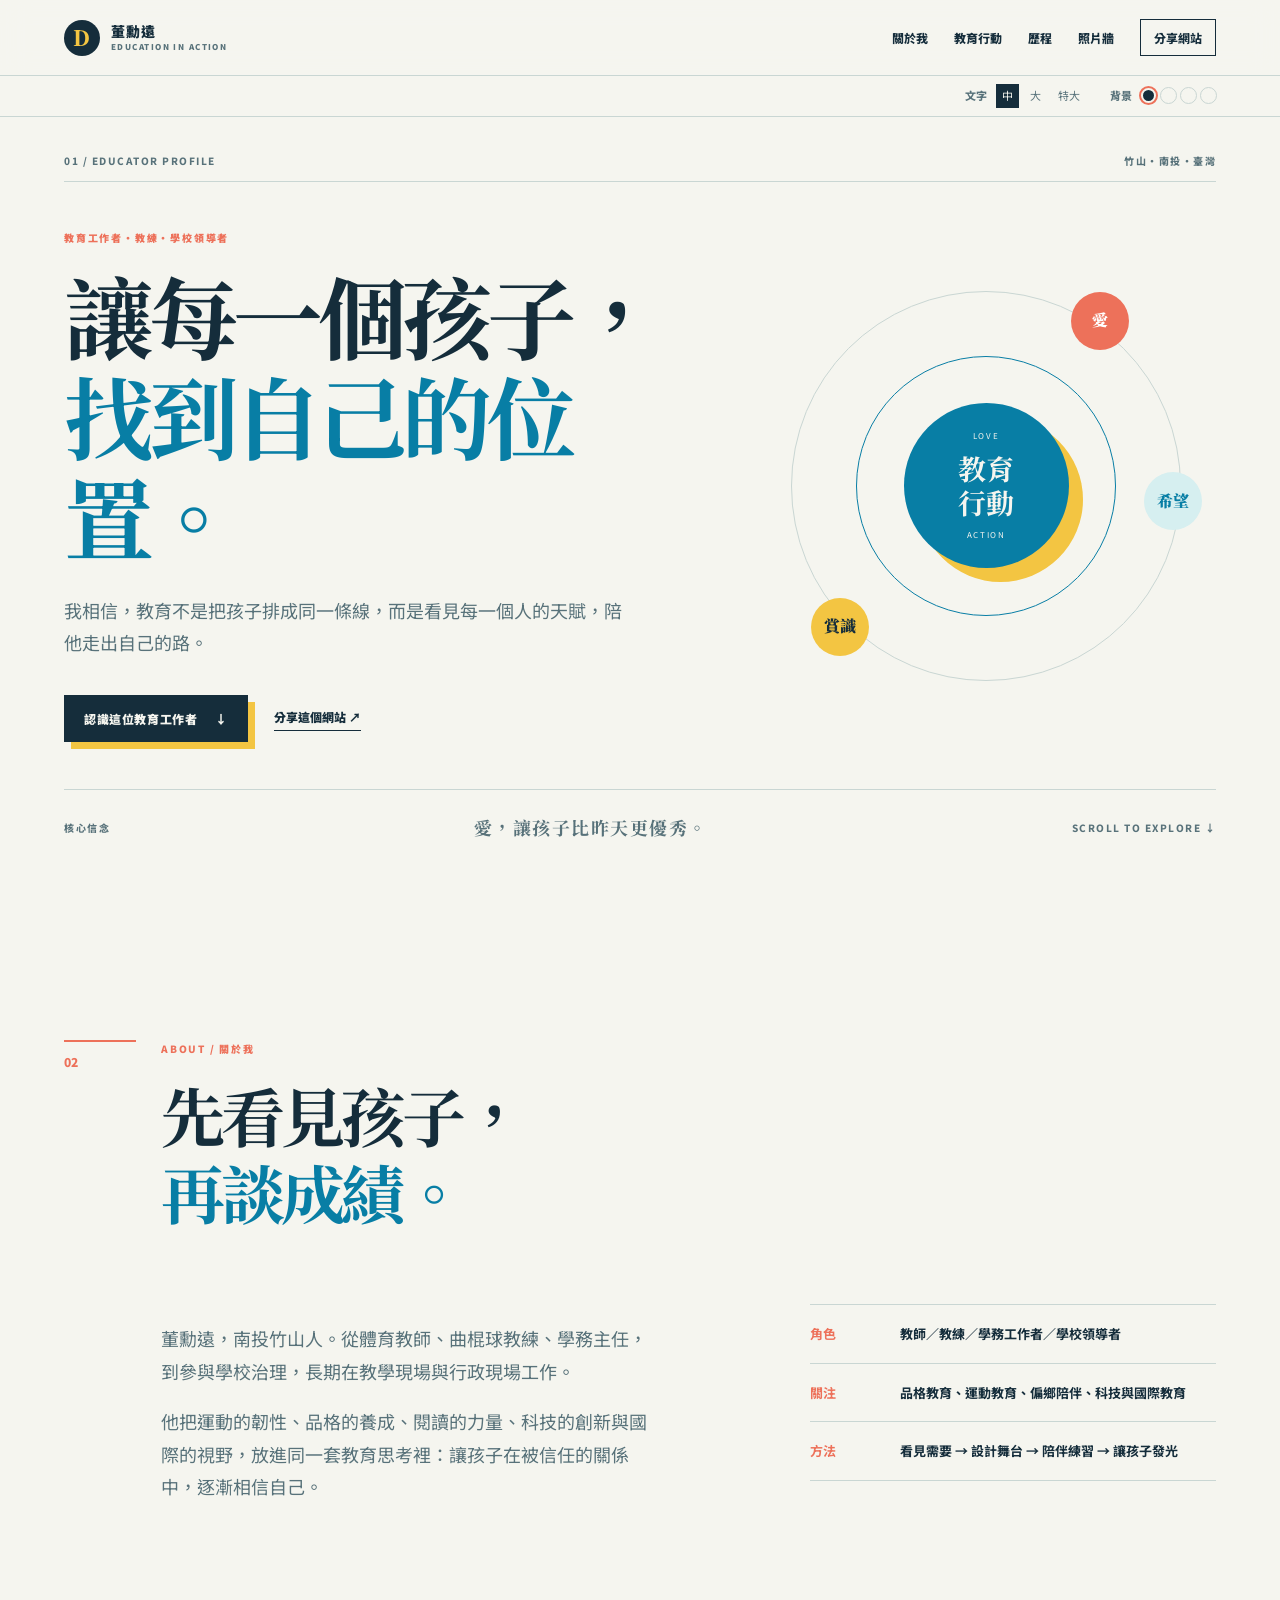
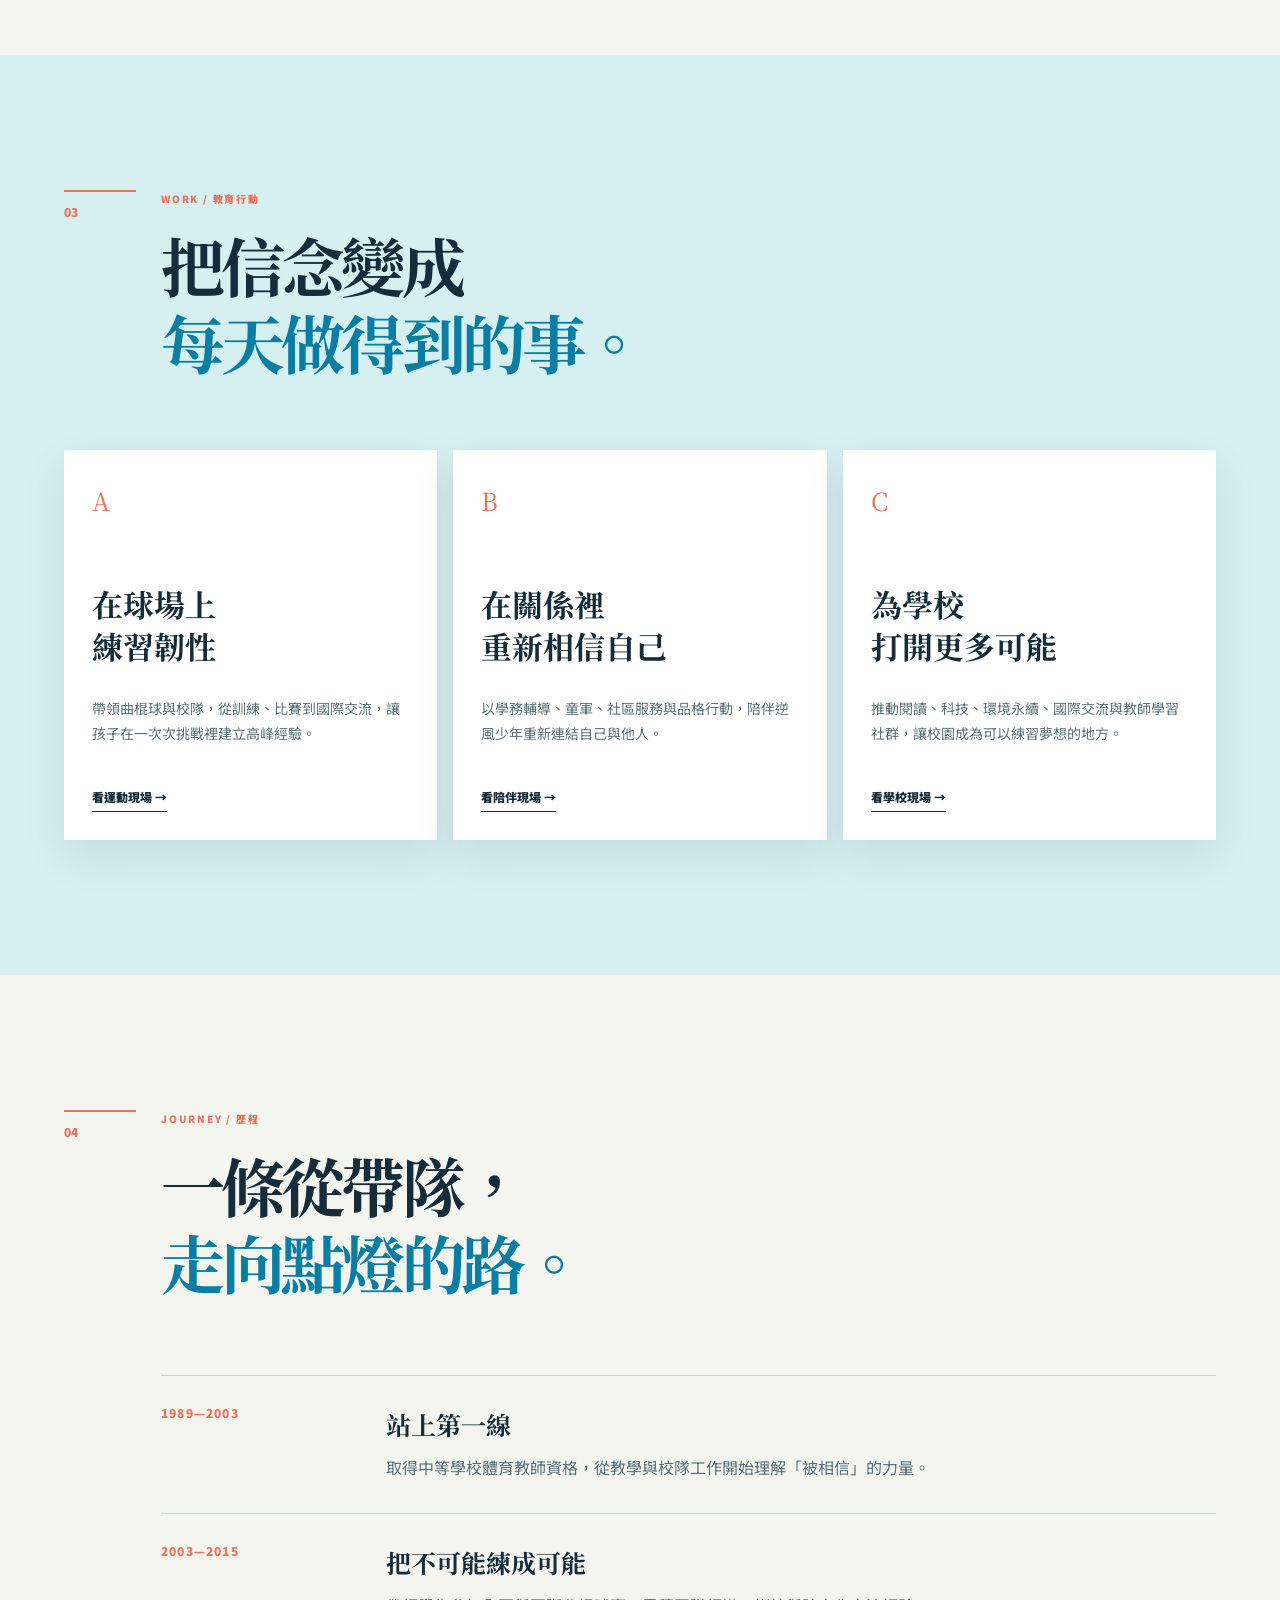
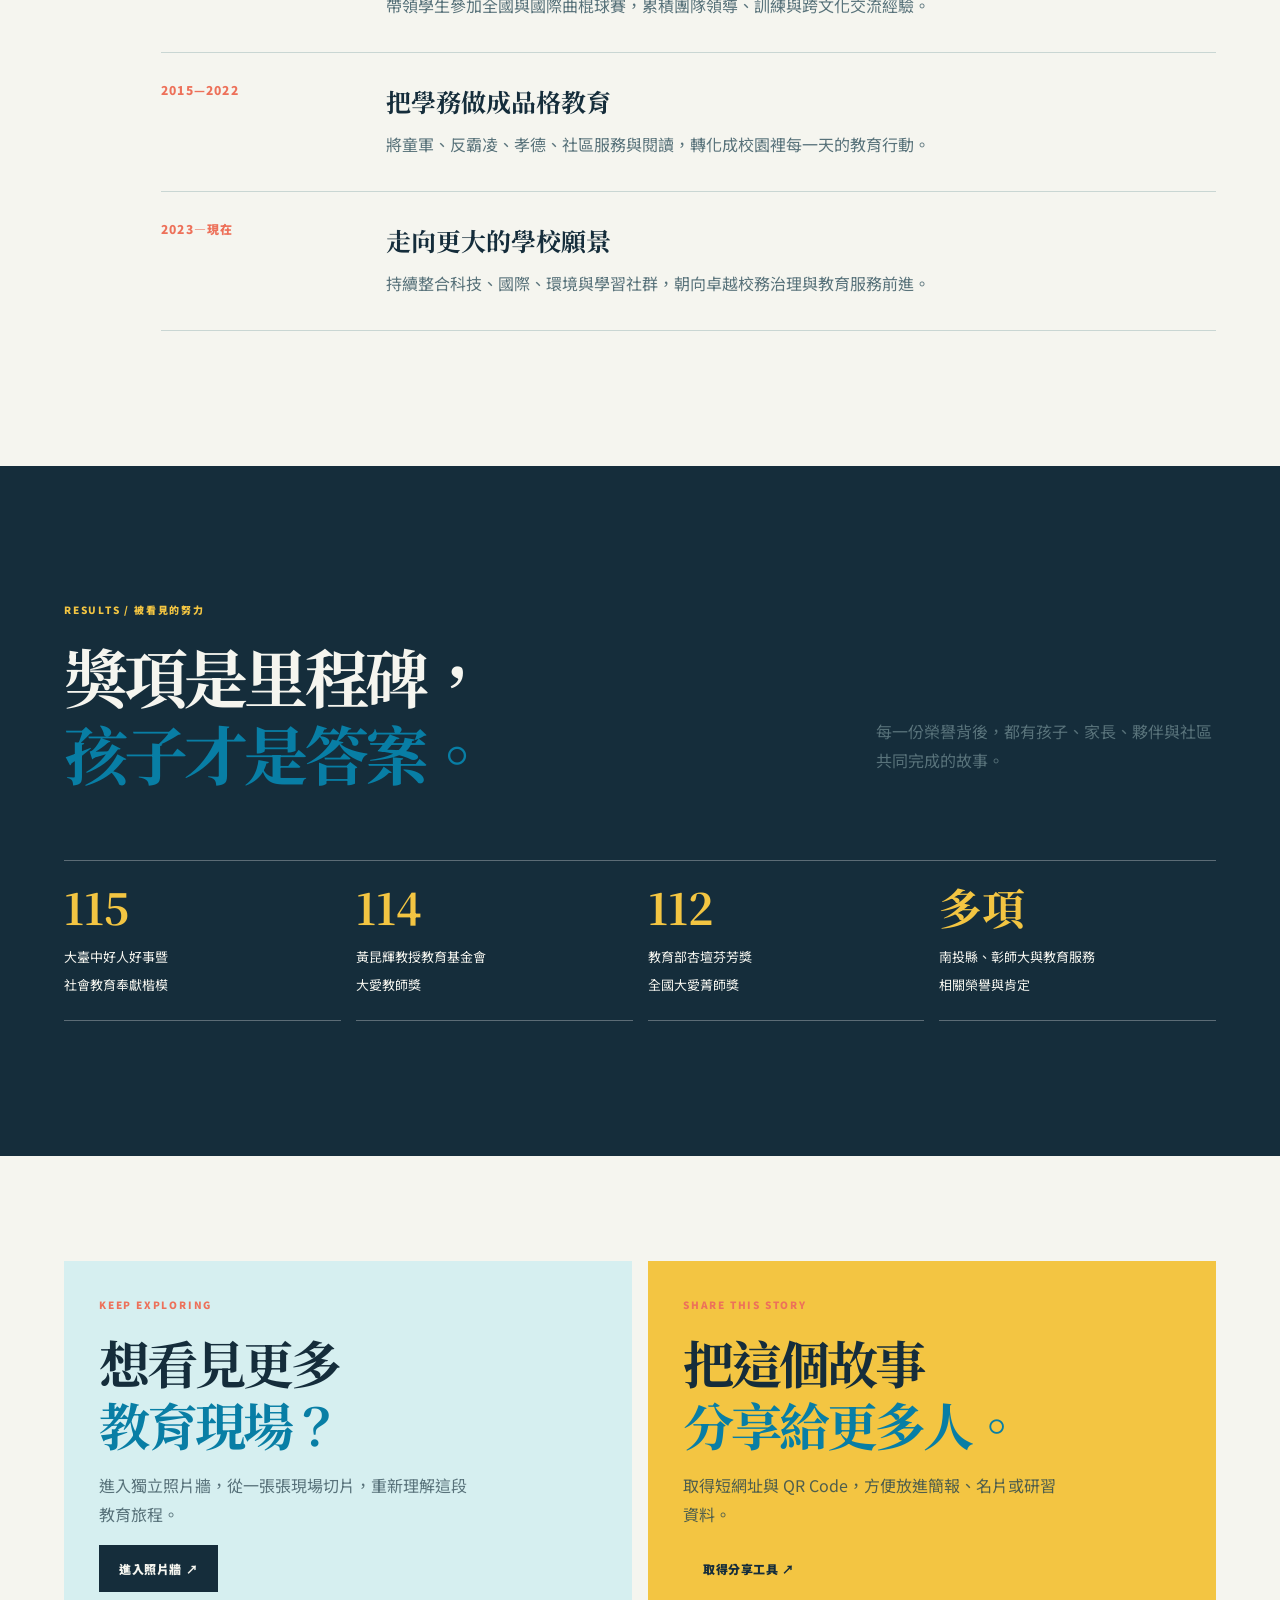
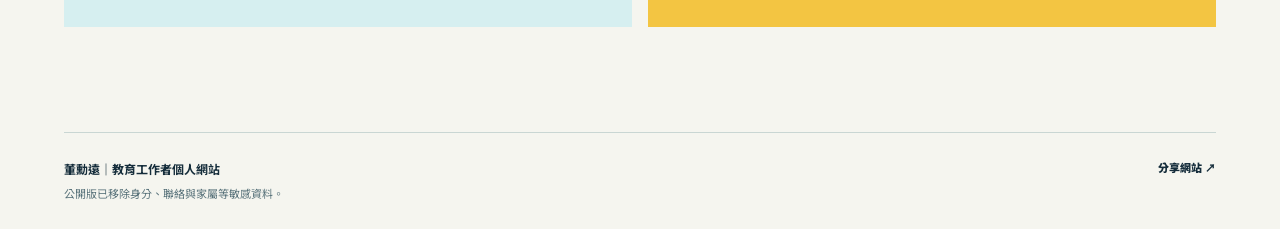
==== commit b40dc2d0: "Redesign personal site and add sharing tools" ====
--- a/index.html
+++ b/index.html
@@ -3,85 +3,29 @@
 <head>
   <meta charset="utf-8">
   <meta name="viewport" content="width=device-width, initial-scale=1">
-  <meta name="description" content="董勳遠的教育行動者個人誌：愛、賞識、希望，讓孩子比昨天更優秀。">
-  <title>董勳遠｜教育行動者個人誌</title>
+  <meta name="description" content="董勳遠｜教育工作者、教練與學校領導者。以愛、賞識與希望，陪伴孩子找到自己的位置。">
+  <title>董勳遠｜教育工作者個人網站</title>
   <link rel="preconnect" href="https://fonts.googleapis.com">
   <link rel="preconnect" href="https://fonts.gstatic.com" crossorigin>
-  <link href="https://fonts.googleapis.com/css2?family=Noto+Sans+TC:wght@400;500;700;800;900&family=Noto+Serif+TC:wght@600;700;900&display=swap" rel="stylesheet">
+  <link href="https://fonts.googleapis.com/css2?family=Noto+Sans+TC:wght@400;500;600;700;800;900&family=Noto+Serif+TC:wght@700;900&display=swap" rel="stylesheet">
   <link rel="stylesheet" href="css/style.css">
 </head>
-<body>
-  <header class="site-header">
-    <a class="brand" href="#top" aria-label="回到首頁">
-      <span class="brand-mark">D</span>
-      <span>教育行動者<br><small>THE EDUCATION PRACTITIONER</small></span>
-    </a>
-    <nav class="main-nav" aria-label="主要導覽">
-      <a href="#story">故事</a><a href="#practice">行動</a><a href="#honors">足跡</a><a href="#archive">影像</a><a href="photos.html">照片牆</a>
-    </nav>
+<body data-theme="light" data-size="medium">
+  <header class="topbar">
+    <a class="brand" href="#home"><span class="brand-dot">D</span><span>董勳遠 <small>EDUCATION IN ACTION</small></span></a>
+    <nav class="main-nav" aria-label="主要導覽"><a href="#about">關於我</a><a href="#work">教育行動</a><a href="#journey">歷程</a><a href="photos.html">照片牆</a><a class="nav-share" href="share.html">分享網站</a></nav>
     <button class="menu-toggle" aria-label="開啟選單" aria-expanded="false">☰</button>
   </header>
-
-  <main id="top">
-    <section class="hero section-shell">
-      <div class="hero-copy reveal">
-        <p class="eyebrow">竹山出發・走進每一個孩子的未來</p>
-        <h1>愛，讓孩子<br><em>比昨天更優秀。</em></h1>
-        <p class="hero-lede">這是一段從體育場、學務處到校務現場累積而成的教育旅程。相信孩子、陪伴孩子，也讓每一個平凡的孩子找到自己的高峰。</p>
-        <div class="hero-actions"><a class="button button-primary" href="#story">閱讀這段旅程 <span>↓</span></a><a class="text-link" href="#archive">看見現場影像 →</a></div>
-      </div>
-      <div class="hero-art reveal" aria-label="教育飛輪圖示">
-        <div class="orbit orbit-one"></div><div class="orbit orbit-two"></div>
-        <div class="orbit-node node-love">愛</div><div class="orbit-node node-see">賞識</div><div class="orbit-node node-hope">希望</div>
-        <div class="orbit-core"><span>成就</span><strong>孩子</strong><small>EDUCATION<br>IN ACTION</small></div>
-        <div class="hero-stamp">一切為孩子<br><b>為孩子一切</b></div>
-      </div>
-    </section>
-
-    <section class="signal-band"><div class="signal-track"><span>LOVE × SEE × HOPE</span><i>✦</i><span>讓平凡的孩子不平凡</span><i>✦</i><span>BUILD A SCHOOL WITHOUT FEAR OF FAILURE</span><i>✦</i></div></section>
-
-    <section id="story" class="story section-shell section-pad">
-      <div class="section-intro reveal"><p class="eyebrow">01 / 這個人相信什麼</p><h2>教育，不是把孩子<br><span>排成一條線。</span></h2></div>
-      <div class="story-grid">
-        <div class="story-quote reveal"><p>「每個孩子都值得珍視。」</p><small>Every child matters.</small></div>
-        <div class="story-copy reveal"><p>董勳遠是南投竹山人，從體育教師、曲棍球教練、學務主任，到參與校務治理，始終把「幫助每一位孩子成功」放在決策的中心。</p><p>他相信，一所學校可以成為孩子重新相信自己的地方；品格、運動、閱讀、科技與國際教育，不是分開的專案，而是支持孩子長出力量的不同入口。</p><div class="signature-line"><span>董勳遠</span><small>EDUCATOR · COACH · SCHOOL LEADER</small></div></div>
-      </div>
-      <div class="stat-row reveal"><div><strong>30<span>+</span></strong><small>年教育服務與現場累積</small></div><div><strong>6</strong><small>種行政與教學角色</small></div><div><strong>4</strong><small>座帶著孩子攀上的夢想高山</small></div><div><strong>1</strong><small>個不怕失敗的教育信念</small></div></div>
-    </section>
-
-    <section id="practice" class="practice section-pad">
-      <div class="section-shell"><div class="section-intro reveal"><p class="eyebrow">02 / 把信念做出來</p><h2>教育飛輪，<span>持續轉動。</span></h2><p class="section-desc">每一個行動都回到同一件事：看見孩子的需要，設計能讓他發光的舞台。</p></div>
-        <div class="practice-grid">
-          <article class="practice-card card-sport reveal"><span class="card-no">A / 堅持</span><h3>以運動<br>帶孩子築夢</h3><p>從曲棍球訓練到全國冠軍與國際賽，讓孩子在紀律裡遇見自己的韌性。</p><a href="#archive">看見冠軍現場 ↗</a></article>
-          <article class="practice-card card-care reveal"><span class="card-no">B / 陪伴</span><h3>把逆風少年<br>拉回來</h3><p>以學務輔導、童軍服務與品格行動，讓孩子重新連結家庭、社群與自己的可能。</p><a href="#archive">看見品格行動 ↗</a></article>
-          <article class="practice-card card-school reveal"><span class="card-no">C / 開創</span><h3>打造一所<br>不怕失敗的學校</h3><p>以國際、科技、閱讀與環境永續，讓校園成為夢想可以被練習的地方。</p><a href="#archive">看見學校藍圖 ↗</a></article>
-        </div>
-      </div>
-    </section>
-
-    <section class="timeline section-shell section-pad"><div class="section-intro reveal"><p class="eyebrow">03 / 一條走出來的路</p><h2>從帶隊的人，<br><span>成為點燈的人。</span></h2></div><div class="timeline-list">
-      <div class="timeline-item reveal"><time>1989—2003</time><div><h3>站上第一線，成為體育教師</h3><p>取得中等學校體育教師資格，投入校園與運動隊伍，從教練工作理解「被相信」的力量。</p></div></div>
-      <div class="timeline-item reveal"><time>2003—2015</time><div><h3>在比賽裡練習韌性</h3><p>帶領曲棍球、羽球與校隊，陪伴學生參與全國賽與國際交流，累積團隊領導與高峰經驗。</p></div></div>
-      <div class="timeline-item reveal"><time>2015—2022</time><div><h3>把學務做成品格教育</h3><p>以童軍、反霸凌、孝德、社區服務與閱讀行動，讓校園裡的每一次日常都成為成長的機會。</p></div></div>
-      <div class="timeline-item reveal"><time>2023—現在</time><div><h3>把教育經驗，轉成更大的願景</h3><p>持續推動科技、國際、環境與學習社群，也朝向「卓越校長」的下一段教育服務前進。</p></div></div>
-    </div></section>
-
-    <section id="honors" class="honors section-pad"><div class="section-shell honors-layout"><div class="section-intro reveal"><p class="eyebrow">04 / 被看見的努力</p><h2>獎項是里程碑，<br><span>不是終點。</span></h2><p class="section-desc">每一份榮譽背後，都是孩子、家長、夥伴與社區共同完成的故事。</p></div><div class="honor-list reveal"><div><b>115</b><span>大臺中好人好事暨<br>社會教育奉獻楷模</span></div><div><b>114</b><span>黃昆輝教授教育基金會<br>大愛教師獎</span></div><div><b>112</b><span>教育部杏壇芬芳獎<br>全國大愛菁師獎</span></div><div><b>—</b><span>南投縣杏壇芬芳獎<br>彰師大傑出校友杏壇芬芳獎</span></div></div></div></section>
-
-    <section id="archive" class="archive section-shell section-pad"><div class="section-intro reveal"><p class="eyebrow">05 / 現場檔案</p><h2>照片會記得，<br><span>孩子曾經相信自己。</span></h2><p class="section-desc">從原始履歷資料整理出的教育現場切片。選一個主題，走進這段旅程。</p><p><a class="text-link" href="photos.html">進入全新照片牆模式 →</a></p></div><div class="filter-bar" role="group" aria-label="影像分類"><button class="filter active" data-filter="all">全部</button><button class="filter" data-filter="sport">運動與冠軍</button><button class="filter" data-filter="school">學校行動</button><button class="filter" data-filter="care">品格與陪伴</button></div><div class="gallery-grid">
-      <figure class="gallery-item wide sport reveal"><img src="images/page-19.jpg" alt="曲棍球隊與教練在賽場上的合影"><figcaption>韌性教練｜冠軍沒有奇蹟，只有不斷累積</figcaption></figure>
-      <figure class="gallery-item sport reveal"><img src="images/page-20.jpg" alt="國際曲棍球賽與團隊交流紀錄"><figcaption>把地方孩子帶向國際賽場</figcaption></figure>
-      <figure class="gallery-item care reveal"><img src="images/page-25.jpg" alt="學生投入公益服務的活動紀錄"><figcaption>日行一善，讓善意成為日常</figcaption></figure>
-      <figure class="gallery-item school reveal"><img src="images/page-30.jpg" alt="品格飛輪教育理念圖"><figcaption>品格 × 國際 × 閱讀 × 科技</figcaption></figure>
-      <figure class="gallery-item wide school reveal"><img src="images/page-54.jpg" alt="環境永續與生態校園行動"><figcaption>Teaching for Environment｜為環境永續繳出成績單</figcaption></figure>
-      <figure class="gallery-item care reveal"><img src="images/page-58.jpg" alt="個案輔導與教育陪伴紀錄"><figcaption>用生命培育生命，看見教育的力量</figcaption></figure>
-      <figure class="gallery-item school reveal"><img src="images/page-48.jpg" alt="閱讀飛輪教育理念圖"><figcaption>閱讀，讓孩子看見內在的光</figcaption></figure>
-      <figure class="gallery-item sport reveal"><img src="images/page-21.jpg" alt="澳洲國際賽團隊交流紀錄"><figcaption>第四座夢想高山｜澳洲國際賽</figcaption></figure>
-    </div></section>
-
-    <section class="closing section-pad"><div class="section-shell closing-inner reveal"><p class="eyebrow">ONE MORE THING</p><h2>教育的終點，<br>是孩子開始相信自己。</h2><p>這份個人誌獻給每一位一起把平凡日子做得不平凡的人。</p><a class="button button-light" href="#top">回到頁首 ↑</a></div></section>
+  <div class="settings-bar" aria-label="閱讀設定"><div class="setting-group"><span>文字</span><button data-size-choice="medium" class="selected">中</button><button data-size-choice="large">大</button><button data-size-choice="xlarge">特大</button></div><div class="setting-group"><span>背景</span><button data-theme-choice="light" class="theme-chip chip-light selected" aria-label="淺色背景"></button><button data-theme-choice="dark" class="theme-chip chip-dark" aria-label="深色背景"></button><button data-theme-choice="green" class="theme-chip chip-green" aria-label="綠色背景"></button><button data-theme-choice="blue" class="theme-chip chip-blue" aria-label="藍色背景"></button></div></div>
+  <main id="home">
+    <section class="hero page-width"><div class="hero-meta"><span>01 / EDUCATOR PROFILE</span><span>竹山・南投・臺灣</span></div><div class="hero-grid"><div class="hero-copy"><p class="kicker">教育工作者・教練・學校領導者</p><h1>讓每一個孩子，<br><em>找到自己的位置。</em></h1><p class="hero-intro">我相信，教育不是把孩子排成同一條線，而是看見每一個人的天賦，陪他走出自己的路。</p><div class="hero-actions"><a class="button primary" href="#about">認識這位教育工作者 <span>↓</span></a><a class="arrow-link" href="share.html">分享這個網站 ↗</a></div></div><div class="hero-symbol"><div class="symbol-ring ring-a"></div><div class="symbol-ring ring-b"></div><div class="symbol-core"><small>LOVE</small><strong>教育<br>行動</strong><small>ACTION</small></div><span class="symbol-label label-a">愛</span><span class="symbol-label label-b">賞識</span><span class="symbol-label label-c">希望</span></div></div><div class="hero-bottom"><span>核心信念</span><strong>愛，讓孩子比昨天更優秀。</strong><span>SCROLL TO EXPLORE ↓</span></div></section>
+    <section id="about" class="section page-width about"><div class="section-heading"><span class="section-no">02</span><div><p class="kicker">ABOUT / 關於我</p><h2>先看見孩子，<br><em>再談成績。</em></h2></div></div><div class="about-grid"><div class="about-lead"><p>董勳遠，南投竹山人。從體育教師、曲棍球教練、學務主任，到參與學校治理，長期在教學現場與行政現場工作。</p><p>他把運動的韌性、品格的養成、閱讀的力量、科技的創新與國際的視野，放進同一套教育思考裡：讓孩子在被信任的關係中，逐漸相信自己。</p></div><div class="profile-facts"><div><b>角色</b><span>教師／教練／學務工作者／學校領導者</span></div><div><b>關注</b><span>品格教育、運動教育、偏鄉陪伴、科技與國際教育</span></div><div><b>方法</b><span>看見需要 → 設計舞台 → 陪伴練習 → 讓孩子發光</span></div></div></div></section>
+    <section id="work" class="section work"><div class="page-width"><div class="section-heading"><span class="section-no">03</span><div><p class="kicker">WORK / 教育行動</p><h2>把信念變成<br><em>每天做得到的事。</em></h2></div></div><div class="work-grid"><article><span class="work-index">A</span><h3>在球場上<br>練習韌性</h3><p>帶領曲棍球與校隊，從訓練、比賽到國際交流，讓孩子在一次次挑戰裡建立高峰經驗。</p><a href="photos.html#sport">看運動現場 →</a></article><article><span class="work-index">B</span><h3>在關係裡<br>重新相信自己</h3><p>以學務輔導、童軍、社區服務與品格行動，陪伴逆風少年重新連結自己與他人。</p><a href="photos.html#care">看陪伴現場 →</a></article><article><span class="work-index">C</span><h3>為學校<br>打開更多可能</h3><p>推動閱讀、科技、環境永續、國際交流與教師學習社群，讓校園成為可以練習夢想的地方。</p><a href="photos.html#school">看學校現場 →</a></article></div></div></section>
+    <section id="journey" class="section journey page-width"><div class="section-heading"><span class="section-no">04</span><div><p class="kicker">JOURNEY / 歷程</p><h2>一條從帶隊，<br><em>走向點燈的路。</em></h2></div></div><div class="journey-list"><div class="journey-row"><time>1989—2003</time><div><h3>站上第一線</h3><p>取得中等學校體育教師資格，從教學與校隊工作開始理解「被相信」的力量。</p></div></div><div class="journey-row"><time>2003—2015</time><div><h3>把不可能練成可能</h3><p>帶領學生參加全國與國際曲棍球賽，累積團隊領導、訓練與跨文化交流經驗。</p></div></div><div class="journey-row"><time>2015—2022</time><div><h3>把學務做成品格教育</h3><p>將童軍、反霸凌、孝德、社區服務與閱讀，轉化成校園裡每一天的教育行動。</p></div></div><div class="journey-row"><time>2023—現在</time><div><h3>走向更大的學校願景</h3><p>持續整合科技、國際、環境與學習社群，朝向卓越校務治理與教育服務前進。</p></div></div></div></section>
+    <section class="section results"><div class="page-width"><div class="results-top"><div><p class="kicker">RESULTS / 被看見的努力</p><h2>獎項是里程碑，<br><em>孩子才是答案。</em></h2></div><p>每一份榮譽背後，都有孩子、家長、夥伴與社區共同完成的故事。</p></div><div class="award-grid"><div><strong>115</strong><span>大臺中好人好事暨<br>社會教育奉獻楷模</span></div><div><strong>114</strong><span>黃昆輝教授教育基金會<br>大愛教師獎</span></div><div><strong>112</strong><span>教育部杏壇芬芳獎<br>全國大愛菁師獎</span></div><div><strong>多項</strong><span>南投縣、彰師大與教育服務<br>相關榮譽與肯定</span></div></div></div></section>
+    <section class="section invitation page-width"><div class="invitation-card"><p class="kicker">KEEP EXPLORING</p><h2>想看見更多<br><em>教育現場？</em></h2><p>進入獨立照片牆，從一張張現場切片，重新理解這段教育旅程。</p><a class="button dark" href="photos.html">進入照片牆 ↗</a></div><div class="invitation-card share-card"><p class="kicker">SHARE THIS STORY</p><h2>把這個故事<br><em>分享給更多人。</em></h2><p>取得短網址與 QR Code，方便放進簡報、名片或研習資料。</p><a class="button yellow" href="share.html">取得分享工具 ↗</a></div></section>
   </main>
-  <footer class="site-footer"><div><strong>董勳遠｜教育行動者個人誌</strong><span>資料整理自 116 年校長甄試履歷表與 115 年獲獎名單。公開版本已移除個人敏感資料。</span></div><span>© 2026 Education in Action</span></footer>
+  <footer class="footer page-width"><div><strong>董勳遠｜教育工作者個人網站</strong><span>公開版已移除身分、聯絡與家屬等敏感資料。</span></div><a href="share.html">分享網站 ↗</a></footer>
   <script src="js/app.js"></script>
 </body>
 </html>
--- a/css/style.css
+++ b/css/style.css
@@ -1 +1 @@
-:root{--ink:#102b3d;--blue:#087eaa;--cyan:#70d8e8;--sun:#f6c343;--coral:#f06d55;--paper:#f6f7f2;--mist:#e4eff0;--line:#b8d0d1;--serif:'Noto Serif TC',serif;--sans:'Noto Sans TC',sans-serif}*{box-sizing:border-box}html{scroll-behavior:smooth}body{margin:0;color:var(--ink);background:var(--paper);font-family:var(--sans);line-height:1.8}a{color:inherit;text-decoration:none}button{font:inherit}.site-header{height:76px;padding:0 max(5vw,32px);display:flex;align-items:center;justify-content:space-between;position:sticky;top:0;z-index:10;background:rgba(246,247,242,.9);backdrop-filter:blur(16px);border-bottom:1px solid rgba(16,43,61,.1)}.brand{display:flex;align-items:center;gap:11px;font-weight:800;line-height:1.25;letter-spacing:.08em;font-size:13px}.brand-mark{display:grid;place-items:center;width:35px;height:35px;border-radius:50%;background:var(--ink);color:var(--sun);font-family:var(--serif);font-size:20px}.brand small{font-size:8px;letter-spacing:.16em;opacity:.6}.main-nav{display:flex;gap:32px;font-size:13px;font-weight:700}.main-nav a{transition:color .2s}.main-nav a:hover{color:var(--coral)}.menu-toggle{display:none;border:0;background:none;font-size:24px}.section-shell{width:min(1180px,90vw);margin:auto}.section-pad{padding:120px 0}.hero{min-height:calc(100vh - 76px);display:grid;grid-template-columns:1.05fr .95fr;align-items:center;gap:40px;padding-top:40px;padding-bottom:80px}.eyebrow{font-size:11px;letter-spacing:.17em;text-transform:uppercase;font-weight:800;color:var(--coral);margin:0 0 22px}.hero h1,.section-intro h2,.closing h2{font-family:var(--serif);font-weight:900;line-height:1.17;letter-spacing:-.04em;margin:0}.hero h1{font-size:clamp(3.5rem,7vw,7.2rem)}.hero h1 em,.section-intro h2 span{color:var(--blue);font-style:normal}.hero-lede{font-size:17px;max-width:530px;margin:28px 0;color:#36515d}.hero-actions{display:flex;align-items:center;gap:26px;margin-top:38px}.button{display:inline-flex;align-items:center;gap:20px;padding:14px 23px;font-size:13px;font-weight:800;letter-spacing:.04em;transition:transform .2s,box-shadow .2s}.button:hover{transform:translateY(-3px)}.button-primary{background:var(--ink);color:white;box-shadow:7px 7px 0 var(--sun)}.button-light{background:var(--sun);color:var(--ink)}.text-link{font-size:13px;font-weight:800;border-bottom:1px solid var(--ink);padding-bottom:3px}.hero-art{min-height:530px;position:relative;display:grid;place-items:center}.orbit{position:absolute;border:1px solid var(--line);border-radius:50%;animation:spin 28s linear infinite}.orbit-one{width:420px;height:420px}.orbit-two{width:290px;height:290px;border-color:var(--cyan);animation-direction:reverse;animation-duration:18s}.orbit-core{width:190px;height:190px;background:var(--blue);color:white;display:flex;flex-direction:column;align-items:center;justify-content:center;border-radius:50%;text-align:center;box-shadow:14px 14px 0 var(--sun);z-index:2}.orbit-core span{font-family:var(--serif);font-size:27px}.orbit-core strong{font-family:var(--serif);font-size:42px;line-height:1.1}.orbit-core small{font-size:8px;letter-spacing:.18em;line-height:1.25;margin-top:12px;opacity:.75}.orbit-node{position:absolute;z-index:3;width:62px;height:62px;border-radius:50%;display:grid;place-items:center;font-family:var(--serif);font-weight:900;font-size:19px}.node-love{top:45px;right:22%;background:var(--coral);color:white}.node-see{bottom:93px;left:14%;background:var(--sun)}.node-hope{top:38%;right:2%;background:var(--cyan)}.hero-stamp{position:absolute;bottom:18px;left:13%;border-left:3px solid var(--coral);padding-left:14px;font-family:var(--serif);font-size:17px;line-height:1.4;transform:rotate(-5deg)}.hero-stamp b{font-size:22px;color:var(--blue)}@keyframes spin{to{transform:rotate(360deg)}}.signal-band{background:var(--ink);color:var(--sun);overflow:hidden;padding:12px 0;white-space:nowrap}.signal-track{display:flex;gap:33px;align-items:center;justify-content:center;font-size:10px;font-weight:800;letter-spacing:.18em}.signal-track i{color:var(--coral);font-style:normal}.section-intro h2{font-size:clamp(2.5rem,5vw,5rem)}.section-desc{max-width:450px;color:#527079;margin:24px 0 0}.story{position:relative}.story-grid{display:grid;grid-template-columns:.8fr 1.2fr;gap:9vw;margin-top:80px;align-items:start}.story-quote{background:var(--sun);min-height:270px;padding:40px;display:flex;flex-direction:column;justify-content:flex-end;position:relative;transform:rotate(-2deg)}.story-quote:before{content:'“';font-family:Georgia;font-size:160px;line-height:1;position:absolute;top:0;left:25px;color:rgba(16,43,61,.15)}.story-quote p{font-family:var(--serif);font-size:30px;line-height:1.45;font-weight:900;position:relative;margin:0}.story-quote small{font-size:12px;letter-spacing:.12em;margin-top:8px}.story-copy{padding-top:16px;max-width:580px}.story-copy p{font-size:17px;color:#36515d}.signature-line{border-top:1px solid var(--line);margin-top:42px;padding-top:15px;display:flex;gap:25px;align-items:baseline}.signature-line span{font-family:var(--serif);font-size:26px;font-weight:900}.signature-line small{font-size:9px;letter-spacing:.12em;color:#718b91}.stat-row{display:grid;grid-template-columns:repeat(4,1fr);gap:18px;margin-top:110px;border-top:1px solid var(--line);padding-top:28px}.stat-row div{display:flex;flex-direction:column}.stat-row strong{font-size:48px;line-height:1;color:var(--blue);font-family:var(--serif)}.stat-row strong span{font-family:var(--sans);font-size:25px;color:var(--coral)}.stat-row small{font-size:12px;color:#5e777d;margin-top:9px}.practice{background:var(--mist)}.practice-grid{display:grid;grid-template-columns:repeat(3,1fr);gap:18px;margin-top:65px}.practice-card{min-height:410px;padding:30px;display:flex;flex-direction:column;align-items:flex-start;position:relative;overflow:hidden}.practice-card:after{content:'';position:absolute;width:180px;height:180px;border-radius:50%;right:-58px;top:-58px;border:1px solid rgba(255,255,255,.45)}.card-sport{background:var(--blue);color:#fff}.card-care{background:var(--coral);color:#fff}.card-school{background:var(--sun);color:var(--ink)}.card-no{font-size:10px;letter-spacing:.15em;font-weight:800;border-bottom:1px solid currentColor;padding-bottom:4px}.practice-card h3{font-family:var(--serif);font-size:32px;line-height:1.35;margin:70px 0 18px}.practice-card p{font-size:14px;line-height:1.8;max-width:260px;opacity:.9}.practice-card a{font-size:12px;font-weight:800;margin-top:auto;border-bottom:1px solid currentColor}.timeline-list{margin-top:70px;border-top:1px solid var(--line)}.timeline-item{display:grid;grid-template-columns:220px 1fr;gap:40px;padding:30px 0;border-bottom:1px solid var(--line)}.timeline-item time{font-size:12px;color:var(--coral);font-weight:800;letter-spacing:.1em}.timeline-item h3{margin:0;font-family:var(--serif);font-size:25px}.timeline-item p{margin:8px 0 0;color:#527079;max-width:650px}.honors{background:var(--ink);color:white}.honors-layout{display:grid;grid-template-columns:.9fr 1.1fr;gap:12vw}.honors .section-desc{color:#a9c3c5}.honors .eyebrow{color:var(--sun)}.honors h2 span{color:var(--cyan)}.honor-list{border-top:1px solid rgba(255,255,255,.35)}.honor-list div{display:grid;grid-template-columns:100px 1fr;gap:30px;align-items:center;padding:23px 0;border-bottom:1px solid rgba(255,255,255,.2)}.honor-list b{font-family:var(--serif);font-size:43px;color:var(--sun)}.honor-list span{font-size:14px;line-height:1.65}.filter-bar{display:flex;gap:8px;flex-wrap:wrap;margin:45px 0 24px}.filter{background:transparent;border:1px solid var(--line);padding:8px 16px;font-size:12px;cursor:pointer;color:#557078}.filter.active,.filter:hover{background:var(--ink);border-color:var(--ink);color:white}.gallery-grid{display:grid;grid-template-columns:repeat(3,1fr);gap:18px}.gallery-item{margin:0;background:white;box-shadow:0 5px 18px rgba(16,43,61,.08);transition:transform .25s,opacity .25s}.gallery-item:hover{transform:translateY(-5px)}.gallery-item.wide{grid-column:span 2}.gallery-item img{display:block;width:100%;height:270px;object-fit:cover}.gallery-item.wide img{height:340px}.gallery-item figcaption{font-size:12px;font-weight:700;padding:13px 15px 16px;line-height:1.5}.gallery-item.is-hidden{display:none}.closing{background:var(--coral);color:white}.closing-inner{text-align:center}.closing .eyebrow{color:var(--sun)}.closing h2{font-size:clamp(2.8rem,6vw,6rem)}.closing p:not(.eyebrow){max-width:450px;margin:30px auto;color:#fff4e7}.site-footer{padding:28px max(5vw,32px);display:flex;justify-content:space-between;gap:25px;font-size:11px;color:#71888c;border-top:1px solid var(--line)}.site-footer div{display:flex;flex-direction:column;gap:4px}.site-footer strong{color:var(--ink);font-size:12px}.reveal{opacity:0;transform:translateY(24px);transition:opacity .7s ease,transform .7s ease}.reveal.visible{opacity:1;transform:none}@media(max-width:760px){.site-header{height:64px}.main-nav{display:none;position:absolute;top:64px;left:0;right:0;padding:18px 8vw;background:var(--paper);flex-direction:column;gap:10px;border-bottom:1px solid var(--line)}.main-nav.open{display:flex}.menu-toggle{display:block}.hero{grid-template-columns:1fr;padding-top:60px;min-height:auto}.hero h1{font-size:3.5rem}.hero-art{min-height:370px;transform:scale(.78);margin:-20px -50px}.hero-lede{font-size:15px}.hero-actions{flex-wrap:wrap}.section-pad{padding:78px 0}.story-grid,.honors-layout{grid-template-columns:1fr;gap:45px;margin-top:50px}.story-quote{min-height:220px}.stat-row{grid-template-columns:repeat(2,1fr);gap:26px;margin-top:70px}.practice-grid{grid-template-columns:1fr;margin-top:45px}.practice-card{min-height:360px}.practice-card h3{margin-top:55px}.timeline-item{grid-template-columns:1fr;gap:6px}.timeline-item h3{font-size:21px}.honor-list{margin-top:15px}.gallery-grid{grid-template-columns:1fr}.gallery-item.wide{grid-column:span 1}.gallery-item img,.gallery-item.wide img{height:auto;max-height:none}.site-footer{flex-direction:column}.signal-track{justify-content:flex-start;width:max-content;animation:marquee 24s linear infinite}@keyframes marquee{to{transform:translateX(-35%)}}}
+:root{--bg:#f5f5ef;--surface:#fff;--ink:#152d3b;--muted:#58727a;--line:#c9d6d3;--accent:#087ea5;--accent-soft:#d6eff0;--hot:#ed715a;--yellow:#f3c542;--shadow:0 16px 40px rgba(21,45,59,.09);--serif:'Noto Serif TC',serif;--sans:'Noto Sans TC',sans-serif;--body-size:16px}*{box-sizing:border-box}html{scroll-behavior:smooth}body{margin:0;background:var(--bg);color:var(--ink);font-family:var(--sans);font-size:var(--body-size);line-height:1.8;transition:background .25s,color .25s}body[data-theme=dark]{--bg:#111c24;--surface:#1d2c35;--ink:#f1f5ee;--muted:#b7c9c6;--line:#39515b;--accent:#7ed8e2;--accent-soft:#203b43;--hot:#ff9275;--yellow:#f5ca4c;--shadow:0 16px 40px rgba(0,0,0,.28)}body[data-theme=green]{--bg:#edf3e8;--surface:#f9fcf4;--ink:#203d35;--muted:#5d796e;--line:#bdd0bf;--accent:#2c8066;--accent-soft:#d8ebd1;--hot:#cf654f;--yellow:#d9ad32}body[data-theme=blue]{--bg:#eaf2f7;--surface:#f9fcff;--ink:#12364e;--muted:#58778c;--line:#b9cfdf;--accent:#1b69a1;--accent-soft:#d6e8f3;--hot:#dc6f59;--yellow:#e9bd3c}body[data-size=large]{--body-size:18px}body[data-size=xlarge]{--body-size:20px}a{color:inherit;text-decoration:none}button{font:inherit;color:inherit}.page-width{width:min(1180px,90vw);margin-inline:auto}.topbar{height:76px;padding:0 5vw;display:flex;justify-content:space-between;align-items:center;position:sticky;top:0;z-index:10;background:color-mix(in srgb,var(--bg) 88%,transparent);backdrop-filter:blur(14px);border-bottom:1px solid var(--line)}.brand{display:flex;gap:11px;align-items:center;font-weight:900;line-height:1.15;letter-spacing:.08em;font-size:14px}.brand-dot{width:36px;height:36px;display:grid;place-items:center;border-radius:50%;background:var(--ink);color:var(--yellow);font-family:var(--serif);font-size:21px}.brand small{display:block;font-size:8px;letter-spacing:.18em;color:var(--muted);margin-top:3px}.main-nav{display:flex;align-items:center;gap:26px;font-size:12px;font-weight:800}.main-nav a{transition:color .2s}.main-nav a:hover,.arrow-link:hover,.footer a:hover{color:var(--hot)}.nav-share{padding:7px 13px;border:1px solid var(--ink)}.menu-toggle{display:none;border:0;background:none;font-size:24px}.settings-bar{display:flex;justify-content:flex-end;gap:24px;padding:8px 5vw;border-bottom:1px solid var(--line);font-size:11px;color:var(--muted)}.setting-group{display:flex;align-items:center;gap:5px}.setting-group>span{margin-right:4px;font-weight:800}.setting-group button{border:0;background:transparent;padding:2px 6px;cursor:pointer}.setting-group button.selected{background:var(--ink);color:var(--bg)}.theme-chip{width:15px;height:15px;border-radius:50%;padding:0!important;border:2px solid var(--bg)!important;outline:1px solid var(--line)}.chip-light{background:#f5f5ef}.chip-dark{background:#111c24}.chip-green{background:#6e9b7e}.chip-blue{background:#4d91b9}.theme-chip.selected{outline:2px solid var(--hot)}.hero{padding:24px 0 50px;min-height:calc(100vh - 112px);display:flex;flex-direction:column}.hero-meta,.hero-bottom{display:flex;justify-content:space-between;gap:20px;font-size:10px;font-weight:800;letter-spacing:.15em;color:var(--muted);border-bottom:1px solid var(--line);padding:11px 0}.hero-grid{flex:1;display:grid;grid-template-columns:1.15fr .85fr;align-items:center;gap:70px}.kicker{font-size:10px;color:var(--hot);font-weight:900;letter-spacing:.18em;margin:0 0 18px}.hero h1{font-family:var(--serif);font-size:clamp(3.5rem,7vw,7.8rem);line-height:1.12;letter-spacing:-.06em;margin:0}.hero h1 em,h2 em{color:var(--accent);font-style:normal}.hero-intro{font-size:18px;color:var(--muted);max-width:570px;margin:28px 0}.hero-actions{display:flex;align-items:center;gap:26px;margin-top:36px}.button{display:inline-flex;align-items:center;gap:18px;padding:13px 20px;font-size:12px;font-weight:900;letter-spacing:.05em;transition:transform .2s,box-shadow .2s}.button:hover{transform:translateY(-3px)}.button.primary{background:var(--ink);color:var(--bg);box-shadow:7px 7px 0 var(--yellow)}.button.dark{background:var(--ink);color:var(--bg)}.button.yellow{background:var(--yellow);color:#152d3b}.arrow-link{font-size:12px;font-weight:900;border-bottom:1px solid currentColor;padding-bottom:3px}.hero-symbol{height:440px;position:relative;display:grid;place-items:center}.symbol-ring{position:absolute;border-radius:50%;border:1px solid var(--line);animation:rotate 27s linear infinite}.ring-a{width:390px;height:390px}.ring-b{width:260px;height:260px;border-color:var(--accent);animation-direction:reverse;animation-duration:18s}.symbol-core{width:165px;height:165px;border-radius:50%;background:var(--accent);color:var(--bg);display:flex;flex-direction:column;justify-content:center;align-items:center;text-align:center;box-shadow:14px 14px 0 var(--yellow);z-index:1}.symbol-core small{font-size:8px;letter-spacing:.2em}.symbol-core strong{font-family:var(--serif);font-size:28px;line-height:1.2;margin:9px 0}.symbol-label{position:absolute;border-radius:50%;display:grid;place-items:center;width:58px;height:58px;font-family:var(--serif);font-weight:900;z-index:2}.label-a{top:26px;right:19%;background:var(--hot);color:white}.label-b{bottom:50px;left:12%;background:var(--yellow)}.label-c{top:47%;right:3%;background:var(--accent-soft);color:var(--accent)}@keyframes rotate{to{transform:rotate(360deg)}}.hero-bottom{border-top:1px solid var(--line);border-bottom:0;padding-top:21px;align-items:center}.hero-bottom strong{font-family:var(--serif);font-size:18px}.section{padding:135px 0}.section-heading{display:grid;grid-template-columns:72px 1fr;gap:25px;align-items:start}.section-no{font-size:12px;font-weight:900;color:var(--hot);border-top:2px solid currentColor;padding-top:9px}.section h2,.results h2,.invitation h2{font-family:var(--serif);font-size:clamp(2.8rem,5vw,5.4rem);line-height:1.2;letter-spacing:-.06em;margin:0}.about-grid{display:grid;grid-template-columns:1.1fr .9fr;gap:12vw;margin:75px 0 0 97px}.about-lead p{font-size:18px;color:var(--muted);max-width:570px}.profile-facts{border-top:1px solid var(--line)}.profile-facts div{display:grid;grid-template-columns:75px 1fr;gap:15px;padding:17px 0;border-bottom:1px solid var(--line);font-size:13px}.profile-facts b{color:var(--hot)}.profile-facts span{font-weight:700}.work{background:var(--accent-soft)}.work-grid{display:grid;grid-template-columns:repeat(3,1fr);gap:16px;margin-top:70px}.work-grid article{min-height:390px;background:var(--surface);padding:28px;display:flex;flex-direction:column;box-shadow:var(--shadow)}.work-index{font-family:var(--serif);font-size:25px;color:var(--hot)}.work-grid h3{font-family:var(--serif);font-size:31px;line-height:1.35;margin:60px 0 15px}.work-grid p{color:var(--muted);font-size:14px}.work-grid a{font-size:12px;font-weight:900;margin-top:auto;border-bottom:1px solid currentColor;padding-bottom:3px;width:max-content}.journey-list{margin:75px 0 0 97px;border-top:1px solid var(--line)}.journey-row{display:grid;grid-template-columns:190px 1fr;gap:35px;padding:26px 0;border-bottom:1px solid var(--line)}.journey-row time{font-size:12px;color:var(--hot);font-weight:900;letter-spacing:.1em}.journey-row h3{font-family:var(--serif);font-size:25px;margin:0}.journey-row p{margin:6px 0;color:var(--muted);max-width:650px}.results{background:var(--ink);color:var(--bg)}.results .kicker{color:var(--yellow)}.results h2 em{color:var(--accent)}.results-top{display:flex;justify-content:space-between;gap:60px;align-items:end}.results-top>p{color:var(--muted);max-width:340px}.award-grid{display:grid;grid-template-columns:repeat(4,1fr);gap:15px;border-top:1px solid rgba(255,255,255,.3);margin-top:70px}.award-grid div{padding:22px 0;border-bottom:1px solid rgba(255,255,255,.3)}.award-grid strong{display:block;font-family:var(--serif);font-size:43px;color:var(--yellow);line-height:1.1;margin-bottom:10px}.award-grid span{font-size:13px;line-height:1.6}.invitation{display:grid;grid-template-columns:1fr 1fr;gap:16px;padding-top:105px;padding-bottom:105px}.invitation-card{padding:35px;background:var(--accent-soft);min-height:350px;display:flex;flex-direction:column;align-items:flex-start}.invitation-card h2{font-size:clamp(2.3rem,4vw,4rem)}.invitation-card p:not(.kicker){color:var(--muted);max-width:380px}.share-card{background:var(--yellow);color:#152d3b}.share-card .kicker{color:var(--hot)}.share-card p:not(.kicker){color:#4e5e4d}.footer{border-top:1px solid var(--line);padding:25px 0;display:flex;justify-content:space-between;gap:20px;font-size:11px;color:var(--muted)}.footer div{display:flex;flex-direction:column;gap:4px}.footer strong{color:var(--ink);font-size:12px}.footer a{font-weight:900;color:var(--ink)}@media(max-width:760px){.topbar{height:64px}.main-nav{display:none;position:absolute;top:64px;left:0;right:0;padding:16px 5vw;background:var(--bg);flex-direction:column;align-items:flex-start;gap:13px;border-bottom:1px solid var(--line)}.main-nav.open{display:flex}.menu-toggle{display:block}.settings-bar{justify-content:space-between;padding-inline:5vw}.hero{min-height:auto;padding-top:20px}.hero-meta span:last-child{display:none}.hero-grid{grid-template-columns:1fr;gap:10px;padding:65px 0 25px}.hero h1{font-size:3.5rem}.hero-intro{font-size:16px}.hero-symbol{height:300px;transform:scale(.75);margin:-20px}.hero-bottom{display:block}.hero-bottom strong{display:block;margin:7px 0}.section{padding:85px 0}.section-heading{grid-template-columns:45px 1fr;gap:12px}.section h2,.results h2{font-size:2.8rem}.about-grid{grid-template-columns:1fr;margin:50px 0 0 57px;gap:35px}.about-lead p{font-size:16px}.work-grid,.invitation{grid-template-columns:1fr;margin-top:45px}.work-grid article{min-height:330px}.work-grid h3{margin-top:45px}.journey-list{margin:50px 0 0 57px}.journey-row{grid-template-columns:1fr;gap:5px}.results-top{display:block}.award-grid{grid-template-columns:repeat(2,1fr);margin-top:45px}.invitation{padding-top:70px;padding-bottom:70px}.footer{display:block}.footer a{display:block;margin-top:12px}}
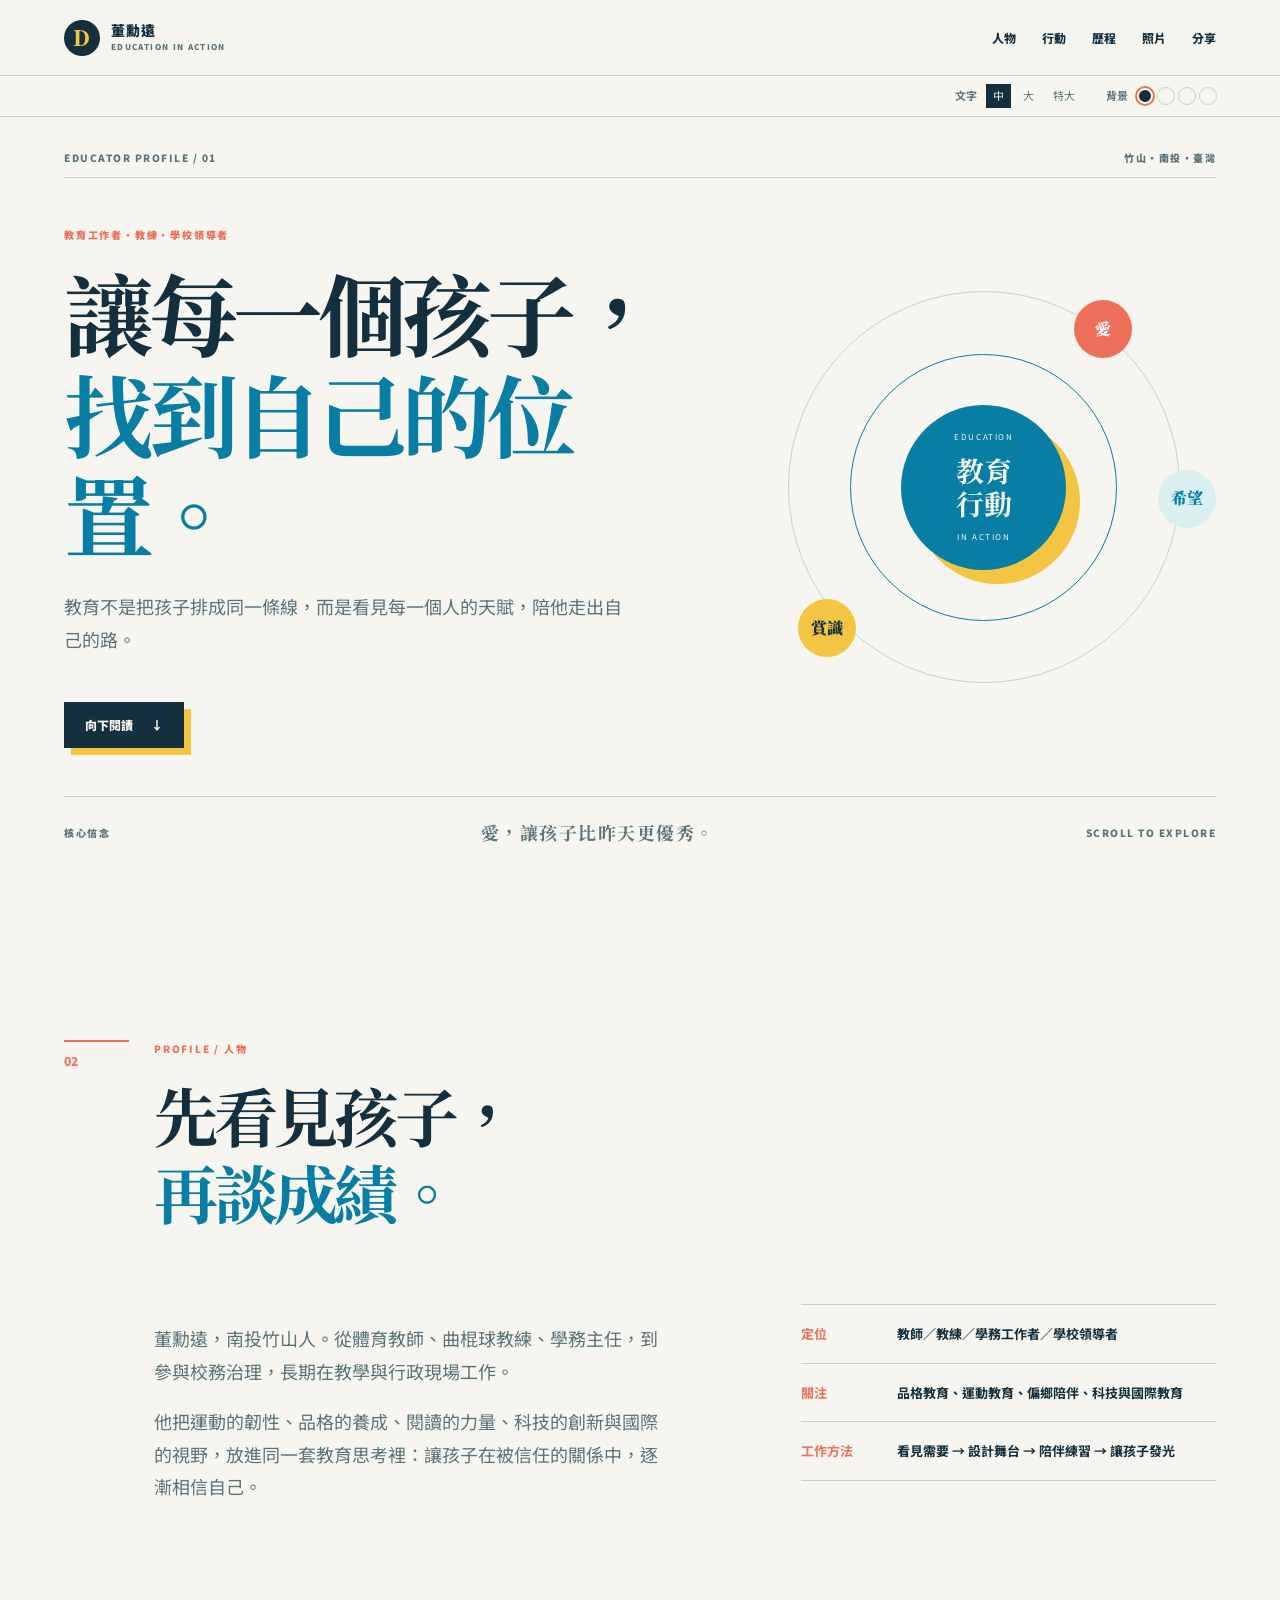
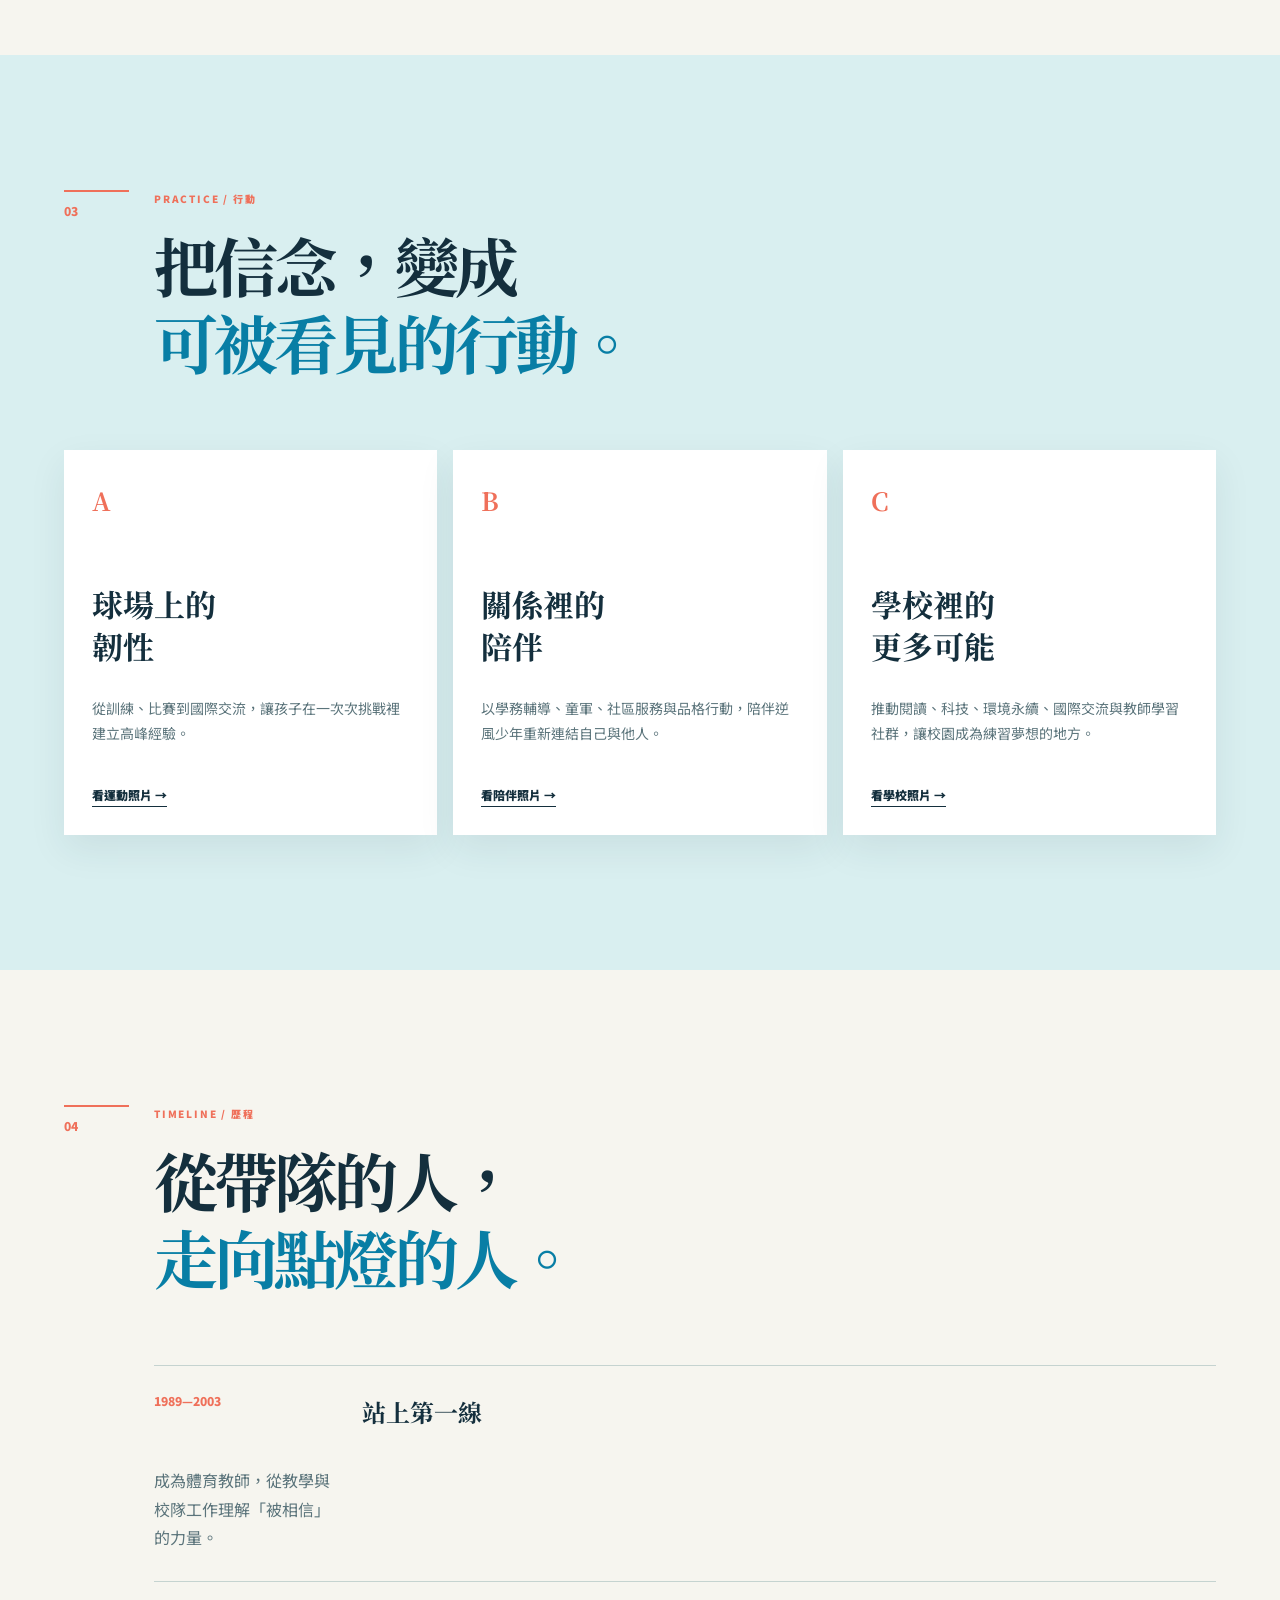
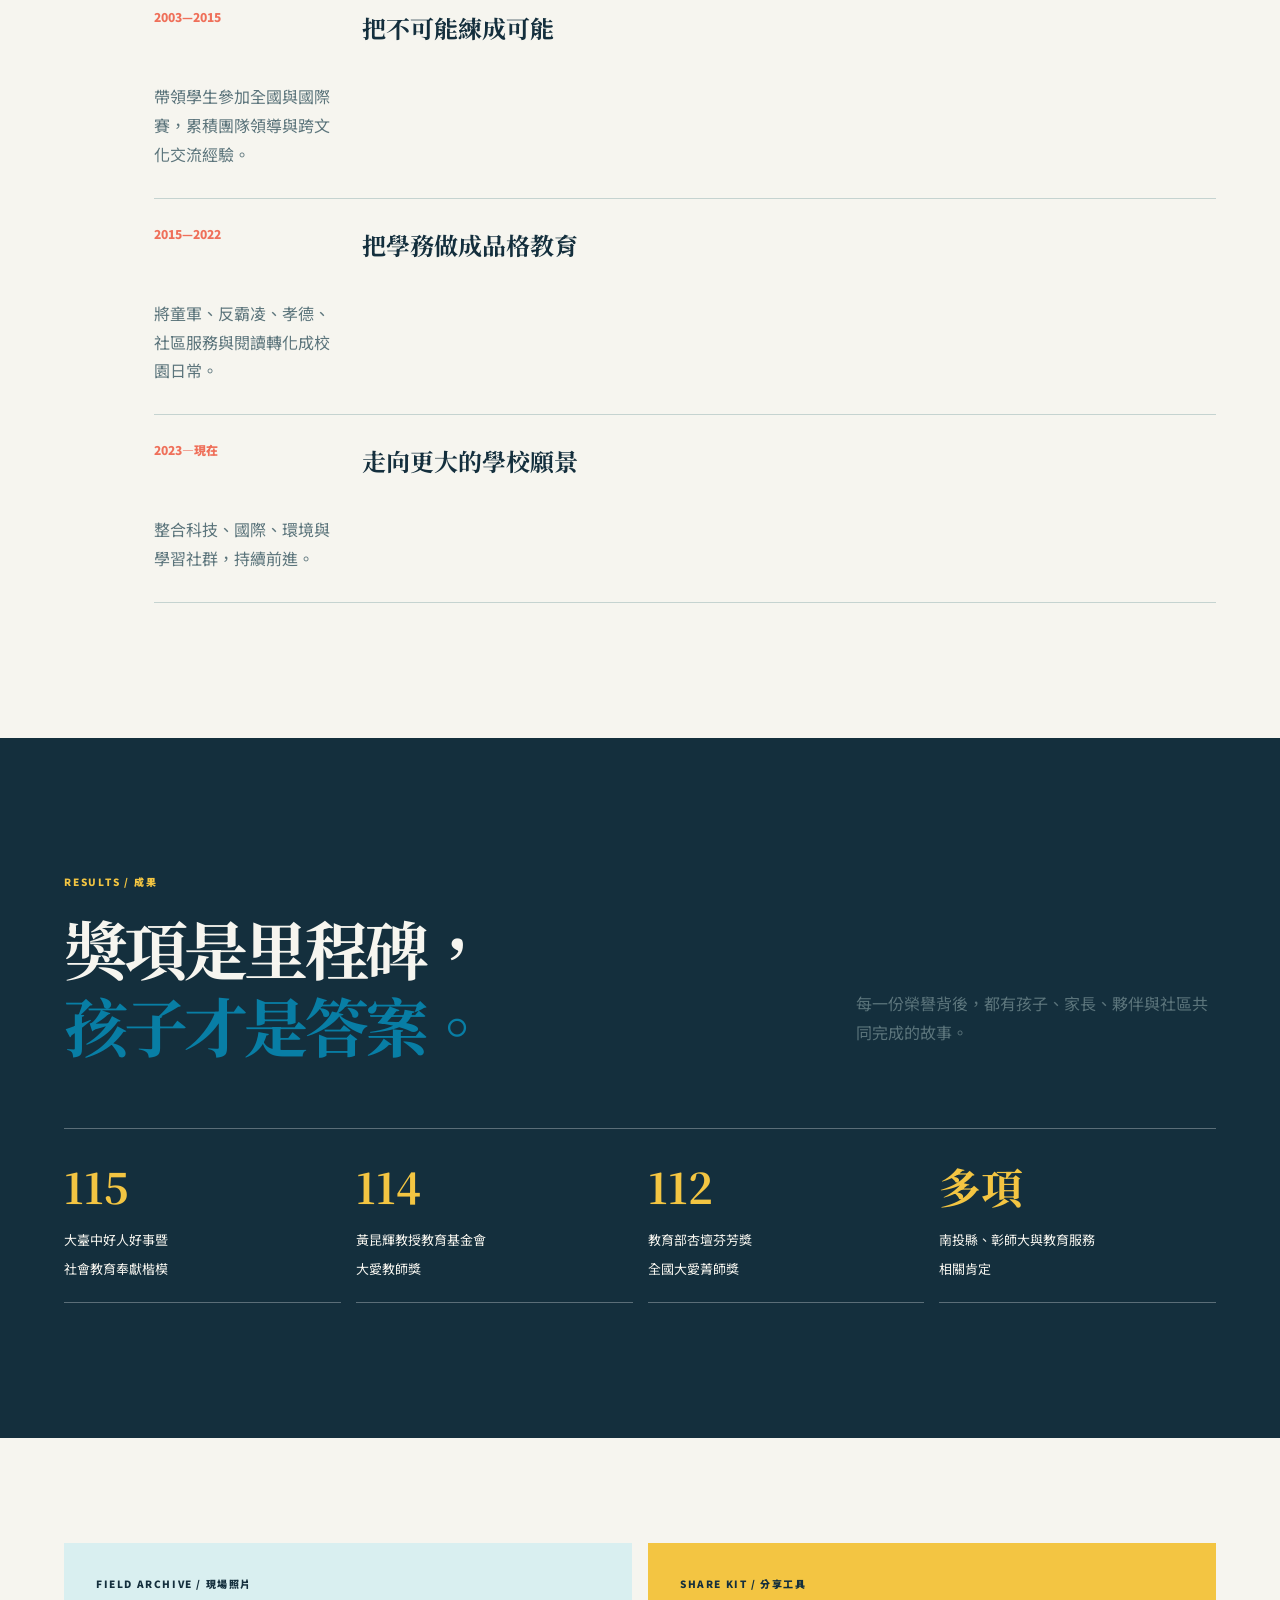
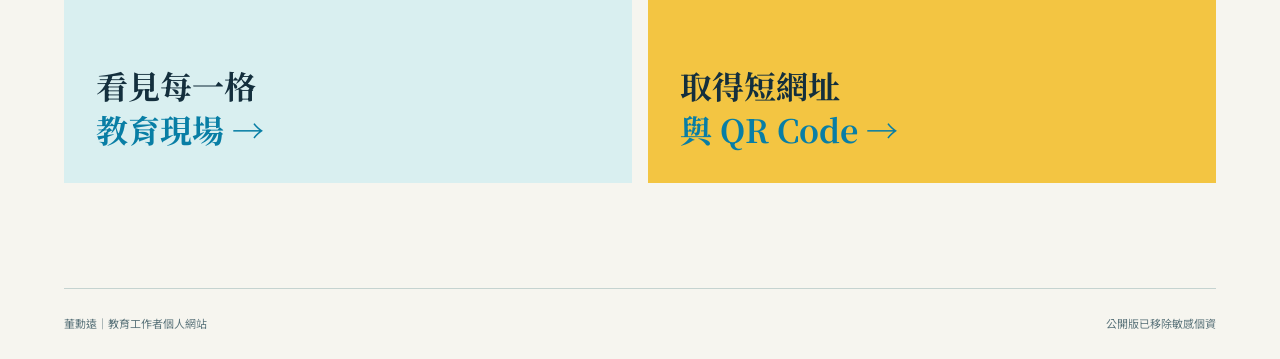
==== commit 3821dbe9: "Rebuild personal site with accessible controls and clear photo stories" ====
--- a/index.html
+++ b/index.html
@@ -1,31 +1,21 @@
 <!doctype html>
 <html lang="zh-Hant">
 <head>
-  <meta charset="utf-8">
-  <meta name="viewport" content="width=device-width, initial-scale=1">
-  <meta name="description" content="董勳遠｜教育工作者、教練與學校領導者。以愛、賞識與希望，陪伴孩子找到自己的位置。">
-  <title>董勳遠｜教育工作者個人網站</title>
-  <link rel="preconnect" href="https://fonts.googleapis.com">
-  <link rel="preconnect" href="https://fonts.gstatic.com" crossorigin>
-  <link href="https://fonts.googleapis.com/css2?family=Noto+Sans+TC:wght@400;500;600;700;800;900&family=Noto+Serif+TC:wght@700;900&display=swap" rel="stylesheet">
-  <link rel="stylesheet" href="css/style.css">
+  <meta charset="utf-8"><meta name="viewport" content="width=device-width, initial-scale=1">
+  <meta name="description" content="董勳遠｜教育工作者、教練與學校領導者。">
+  <title>董勳遠｜教育工作者</title>
+  <link rel="preconnect" href="https://fonts.googleapis.com"><link rel="preconnect" href="https://fonts.gstatic.com" crossorigin>
+  <link href="https://fonts.googleapis.com/css2?family=Noto+Sans+TC:wght@400;500;600;700;800;900&family=Noto+Serif+TC:wght@700;900&display=swap" rel="stylesheet"><link rel="stylesheet" href="css/style.css">
 </head>
 <body data-theme="light" data-size="medium">
-  <header class="topbar">
-    <a class="brand" href="#home"><span class="brand-dot">D</span><span>董勳遠 <small>EDUCATION IN ACTION</small></span></a>
-    <nav class="main-nav" aria-label="主要導覽"><a href="#about">關於我</a><a href="#work">教育行動</a><a href="#journey">歷程</a><a href="photos.html">照片牆</a><a class="nav-share" href="share.html">分享網站</a></nav>
-    <button class="menu-toggle" aria-label="開啟選單" aria-expanded="false">☰</button>
-  </header>
-  <div class="settings-bar" aria-label="閱讀設定"><div class="setting-group"><span>文字</span><button data-size-choice="medium" class="selected">中</button><button data-size-choice="large">大</button><button data-size-choice="xlarge">特大</button></div><div class="setting-group"><span>背景</span><button data-theme-choice="light" class="theme-chip chip-light selected" aria-label="淺色背景"></button><button data-theme-choice="dark" class="theme-chip chip-dark" aria-label="深色背景"></button><button data-theme-choice="green" class="theme-chip chip-green" aria-label="綠色背景"></button><button data-theme-choice="blue" class="theme-chip chip-blue" aria-label="藍色背景"></button></div></div>
-  <main id="home">
-    <section class="hero page-width"><div class="hero-meta"><span>01 / EDUCATOR PROFILE</span><span>竹山・南投・臺灣</span></div><div class="hero-grid"><div class="hero-copy"><p class="kicker">教育工作者・教練・學校領導者</p><h1>讓每一個孩子，<br><em>找到自己的位置。</em></h1><p class="hero-intro">我相信，教育不是把孩子排成同一條線，而是看見每一個人的天賦，陪他走出自己的路。</p><div class="hero-actions"><a class="button primary" href="#about">認識這位教育工作者 <span>↓</span></a><a class="arrow-link" href="share.html">分享這個網站 ↗</a></div></div><div class="hero-symbol"><div class="symbol-ring ring-a"></div><div class="symbol-ring ring-b"></div><div class="symbol-core"><small>LOVE</small><strong>教育<br>行動</strong><small>ACTION</small></div><span class="symbol-label label-a">愛</span><span class="symbol-label label-b">賞識</span><span class="symbol-label label-c">希望</span></div></div><div class="hero-bottom"><span>核心信念</span><strong>愛，讓孩子比昨天更優秀。</strong><span>SCROLL TO EXPLORE ↓</span></div></section>
-    <section id="about" class="section page-width about"><div class="section-heading"><span class="section-no">02</span><div><p class="kicker">ABOUT / 關於我</p><h2>先看見孩子，<br><em>再談成績。</em></h2></div></div><div class="about-grid"><div class="about-lead"><p>董勳遠，南投竹山人。從體育教師、曲棍球教練、學務主任，到參與學校治理，長期在教學現場與行政現場工作。</p><p>他把運動的韌性、品格的養成、閱讀的力量、科技的創新與國際的視野，放進同一套教育思考裡：讓孩子在被信任的關係中，逐漸相信自己。</p></div><div class="profile-facts"><div><b>角色</b><span>教師／教練／學務工作者／學校領導者</span></div><div><b>關注</b><span>品格教育、運動教育、偏鄉陪伴、科技與國際教育</span></div><div><b>方法</b><span>看見需要 → 設計舞台 → 陪伴練習 → 讓孩子發光</span></div></div></div></section>
-    <section id="work" class="section work"><div class="page-width"><div class="section-heading"><span class="section-no">03</span><div><p class="kicker">WORK / 教育行動</p><h2>把信念變成<br><em>每天做得到的事。</em></h2></div></div><div class="work-grid"><article><span class="work-index">A</span><h3>在球場上<br>練習韌性</h3><p>帶領曲棍球與校隊，從訓練、比賽到國際交流，讓孩子在一次次挑戰裡建立高峰經驗。</p><a href="photos.html#sport">看運動現場 →</a></article><article><span class="work-index">B</span><h3>在關係裡<br>重新相信自己</h3><p>以學務輔導、童軍、社區服務與品格行動，陪伴逆風少年重新連結自己與他人。</p><a href="photos.html#care">看陪伴現場 →</a></article><article><span class="work-index">C</span><h3>為學校<br>打開更多可能</h3><p>推動閱讀、科技、環境永續、國際交流與教師學習社群，讓校園成為可以練習夢想的地方。</p><a href="photos.html#school">看學校現場 →</a></article></div></div></section>
-    <section id="journey" class="section journey page-width"><div class="section-heading"><span class="section-no">04</span><div><p class="kicker">JOURNEY / 歷程</p><h2>一條從帶隊，<br><em>走向點燈的路。</em></h2></div></div><div class="journey-list"><div class="journey-row"><time>1989—2003</time><div><h3>站上第一線</h3><p>取得中等學校體育教師資格，從教學與校隊工作開始理解「被相信」的力量。</p></div></div><div class="journey-row"><time>2003—2015</time><div><h3>把不可能練成可能</h3><p>帶領學生參加全國與國際曲棍球賽，累積團隊領導、訓練與跨文化交流經驗。</p></div></div><div class="journey-row"><time>2015—2022</time><div><h3>把學務做成品格教育</h3><p>將童軍、反霸凌、孝德、社區服務與閱讀，轉化成校園裡每一天的教育行動。</p></div></div><div class="journey-row"><time>2023—現在</time><div><h3>走向更大的學校願景</h3><p>持續整合科技、國際、環境與學習社群，朝向卓越校務治理與教育服務前進。</p></div></div></div></section>
-    <section class="section results"><div class="page-width"><div class="results-top"><div><p class="kicker">RESULTS / 被看見的努力</p><h2>獎項是里程碑，<br><em>孩子才是答案。</em></h2></div><p>每一份榮譽背後，都有孩子、家長、夥伴與社區共同完成的故事。</p></div><div class="award-grid"><div><strong>115</strong><span>大臺中好人好事暨<br>社會教育奉獻楷模</span></div><div><strong>114</strong><span>黃昆輝教授教育基金會<br>大愛教師獎</span></div><div><strong>112</strong><span>教育部杏壇芬芳獎<br>全國大愛菁師獎</span></div><div><strong>多項</strong><span>南投縣、彰師大與教育服務<br>相關榮譽與肯定</span></div></div></div></section>
-    <section class="section invitation page-width"><div class="invitation-card"><p class="kicker">KEEP EXPLORING</p><h2>想看見更多<br><em>教育現場？</em></h2><p>進入獨立照片牆，從一張張現場切片，重新理解這段教育旅程。</p><a class="button dark" href="photos.html">進入照片牆 ↗</a></div><div class="invitation-card share-card"><p class="kicker">SHARE THIS STORY</p><h2>把這個故事<br><em>分享給更多人。</em></h2><p>取得短網址與 QR Code，方便放進簡報、名片或研習資料。</p><a class="button yellow" href="share.html">取得分享工具 ↗</a></div></section>
-  </main>
-  <footer class="footer page-width"><div><strong>董勳遠｜教育工作者個人網站</strong><span>公開版已移除身分、聯絡與家屬等敏感資料。</span></div><a href="share.html">分享網站 ↗</a></footer>
-  <script src="js/app.js"></script>
-</body>
-</html>
+  <header class="topbar"><a class="brand" href="#top"><span class="mark">D</span><span>董勳遠<small>EDUCATION IN ACTION</small></span></a><nav class="nav"><a href="#profile">人物</a><a href="#practice">行動</a><a href="#timeline">歷程</a><a href="photos.html">照片</a><a href="share.html">分享</a></nav><button class="menu" aria-label="開啟選單" aria-expanded="false">☰</button></header>
+  <section class="controls" aria-label="顯示設定"><div><b>文字</b><button data-size="medium" aria-pressed="true">中</button><button data-size="large" aria-pressed="false">大</button><button data-size="xlarge" aria-pressed="false">特大</button></div><div><b>背景</b><button class="theme light" data-theme="light" aria-label="淺色背景" aria-pressed="true"></button><button class="theme dark" data-theme="dark" aria-label="深色背景" aria-pressed="false"></button><button class="theme green" data-theme="green" aria-label="綠色背景" aria-pressed="false"></button><button class="theme blue" data-theme="blue" aria-label="藍色背景" aria-pressed="false"></button></div></section>
+  <main id="top">
+    <section class="hero wrap"><div class="hero-kicker"><span>EDUCATOR PROFILE / 01</span><span>竹山・南投・臺灣</span></div><div class="hero-layout"><div class="hero-copy"><p class="eyebrow">教育工作者・教練・學校領導者</p><h1>讓每一個孩子，<br><em>找到自己的位置。</em></h1><p class="lead">教育不是把孩子排成同一條線，而是看見每一個人的天賦，陪他走出自己的路。</p><a class="cta" href="#profile">向下閱讀 <span>↓</span></a></div><div class="hero-map"><div class="map-core"><small>EDUCATION</small><strong>教育<br>行動</strong><small>IN ACTION</small></div><i class="orb orb-love">愛</i><i class="orb orb-see">賞識</i><i class="orb orb-hope">希望</i></div></div><div class="hero-foot"><span>核心信念</span><strong>愛，讓孩子比昨天更優秀。</strong><span>SCROLL TO EXPLORE</span></div></section>
+    <section id="profile" class="section wrap"><div class="section-title"><span>02</span><div><p class="eyebrow">PROFILE / 人物</p><h2>先看見孩子，<br><em>再談成績。</em></h2></div></div><div class="profile-grid"><div class="statement"><p>董勳遠，南投竹山人。從體育教師、曲棍球教練、學務主任，到參與校務治理，長期在教學與行政現場工作。</p><p>他把運動的韌性、品格的養成、閱讀的力量、科技的創新與國際的視野，放進同一套教育思考裡：讓孩子在被信任的關係中，逐漸相信自己。</p></div><div class="facts"><div><b>定位</b><span>教師／教練／學務工作者／學校領導者</span></div><div><b>關注</b><span>品格教育、運動教育、偏鄉陪伴、科技與國際教育</span></div><div><b>工作方法</b><span>看見需要 → 設計舞台 → 陪伴練習 → 讓孩子發光</span></div></div></div></section>
+    <section id="practice" class="practice"><div class="wrap section"><div class="section-title"><span>03</span><div><p class="eyebrow">PRACTICE / 行動</p><h2>把信念，變成<br><em>可被看見的行動。</em></h2></div></div><div class="practice-grid"><article><b>A</b><h3>球場上的<br>韌性</h3><p>從訓練、比賽到國際交流，讓孩子在一次次挑戰裡建立高峰經驗。</p><a href="photos.html">看運動照片 →</a></article><article><b>B</b><h3>關係裡的<br>陪伴</h3><p>以學務輔導、童軍、社區服務與品格行動，陪伴逆風少年重新連結自己與他人。</p><a href="photos.html">看陪伴照片 →</a></article><article><b>C</b><h3>學校裡的<br>更多可能</h3><p>推動閱讀、科技、環境永續、國際交流與教師學習社群，讓校園成為練習夢想的地方。</p><a href="photos.html">看學校照片 →</a></article></div></div></section>
+    <section id="timeline" class="section wrap"><div class="section-title"><span>04</span><div><p class="eyebrow">TIMELINE / 歷程</p><h2>從帶隊的人，<br><em>走向點燈的人。</em></h2></div></div><div class="timeline"><div><time>1989—2003</time><h3>站上第一線</h3><p>成為體育教師，從教學與校隊工作理解「被相信」的力量。</p></div><div><time>2003—2015</time><h3>把不可能練成可能</h3><p>帶領學生參加全國與國際賽，累積團隊領導與跨文化交流經驗。</p></div><div><time>2015—2022</time><h3>把學務做成品格教育</h3><p>將童軍、反霸凌、孝德、社區服務與閱讀轉化成校園日常。</p></div><div><time>2023—現在</time><h3>走向更大的學校願景</h3><p>整合科技、國際、環境與學習社群，持續前進。</p></div></div></section>
+    <section class="results"><div class="wrap section"><div class="results-head"><div><p class="eyebrow">RESULTS / 成果</p><h2>獎項是里程碑，<br><em>孩子才是答案。</em></h2></div><p>每一份榮譽背後，都有孩子、家長、夥伴與社區共同完成的故事。</p></div><div class="awards"><div><strong>115</strong><span>大臺中好人好事暨<br>社會教育奉獻楷模</span></div><div><strong>114</strong><span>黃昆輝教授教育基金會<br>大愛教師獎</span></div><div><strong>112</strong><span>教育部杏壇芬芳獎<br>全國大愛菁師獎</span></div><div><strong>多項</strong><span>南投縣、彰師大與教育服務<br>相關肯定</span></div></div></div></section>
+    <section class="next wrap"><a href="photos.html"><span>FIELD ARCHIVE / 現場照片</span><strong>看見每一格<br><em>教育現場 →</em></strong></a><a href="share.html"><span>SHARE KIT / 分享工具</span><strong>取得短網址<br><em>與 QR Code →</em></strong></a></section>
+  </main><footer class="footer wrap"><span>董勳遠｜教育工作者個人網站</span><span>公開版已移除敏感個資</span></footer><script src="js/app.js"></script>
+</body></html>
--- a/css/style.css
+++ b/css/style.css
@@ -1 +1 @@
-:root{--bg:#f5f5ef;--surface:#fff;--ink:#152d3b;--muted:#58727a;--line:#c9d6d3;--accent:#087ea5;--accent-soft:#d6eff0;--hot:#ed715a;--yellow:#f3c542;--shadow:0 16px 40px rgba(21,45,59,.09);--serif:'Noto Serif TC',serif;--sans:'Noto Sans TC',sans-serif;--body-size:16px}*{box-sizing:border-box}html{scroll-behavior:smooth}body{margin:0;background:var(--bg);color:var(--ink);font-family:var(--sans);font-size:var(--body-size);line-height:1.8;transition:background .25s,color .25s}body[data-theme=dark]{--bg:#111c24;--surface:#1d2c35;--ink:#f1f5ee;--muted:#b7c9c6;--line:#39515b;--accent:#7ed8e2;--accent-soft:#203b43;--hot:#ff9275;--yellow:#f5ca4c;--shadow:0 16px 40px rgba(0,0,0,.28)}body[data-theme=green]{--bg:#edf3e8;--surface:#f9fcf4;--ink:#203d35;--muted:#5d796e;--line:#bdd0bf;--accent:#2c8066;--accent-soft:#d8ebd1;--hot:#cf654f;--yellow:#d9ad32}body[data-theme=blue]{--bg:#eaf2f7;--surface:#f9fcff;--ink:#12364e;--muted:#58778c;--line:#b9cfdf;--accent:#1b69a1;--accent-soft:#d6e8f3;--hot:#dc6f59;--yellow:#e9bd3c}body[data-size=large]{--body-size:18px}body[data-size=xlarge]{--body-size:20px}a{color:inherit;text-decoration:none}button{font:inherit;color:inherit}.page-width{width:min(1180px,90vw);margin-inline:auto}.topbar{height:76px;padding:0 5vw;display:flex;justify-content:space-between;align-items:center;position:sticky;top:0;z-index:10;background:color-mix(in srgb,var(--bg) 88%,transparent);backdrop-filter:blur(14px);border-bottom:1px solid var(--line)}.brand{display:flex;gap:11px;align-items:center;font-weight:900;line-height:1.15;letter-spacing:.08em;font-size:14px}.brand-dot{width:36px;height:36px;display:grid;place-items:center;border-radius:50%;background:var(--ink);color:var(--yellow);font-family:var(--serif);font-size:21px}.brand small{display:block;font-size:8px;letter-spacing:.18em;color:var(--muted);margin-top:3px}.main-nav{display:flex;align-items:center;gap:26px;font-size:12px;font-weight:800}.main-nav a{transition:color .2s}.main-nav a:hover,.arrow-link:hover,.footer a:hover{color:var(--hot)}.nav-share{padding:7px 13px;border:1px solid var(--ink)}.menu-toggle{display:none;border:0;background:none;font-size:24px}.settings-bar{display:flex;justify-content:flex-end;gap:24px;padding:8px 5vw;border-bottom:1px solid var(--line);font-size:11px;color:var(--muted)}.setting-group{display:flex;align-items:center;gap:5px}.setting-group>span{margin-right:4px;font-weight:800}.setting-group button{border:0;background:transparent;padding:2px 6px;cursor:pointer}.setting-group button.selected{background:var(--ink);color:var(--bg)}.theme-chip{width:15px;height:15px;border-radius:50%;padding:0!important;border:2px solid var(--bg)!important;outline:1px solid var(--line)}.chip-light{background:#f5f5ef}.chip-dark{background:#111c24}.chip-green{background:#6e9b7e}.chip-blue{background:#4d91b9}.theme-chip.selected{outline:2px solid var(--hot)}.hero{padding:24px 0 50px;min-height:calc(100vh - 112px);display:flex;flex-direction:column}.hero-meta,.hero-bottom{display:flex;justify-content:space-between;gap:20px;font-size:10px;font-weight:800;letter-spacing:.15em;color:var(--muted);border-bottom:1px solid var(--line);padding:11px 0}.hero-grid{flex:1;display:grid;grid-template-columns:1.15fr .85fr;align-items:center;gap:70px}.kicker{font-size:10px;color:var(--hot);font-weight:900;letter-spacing:.18em;margin:0 0 18px}.hero h1{font-family:var(--serif);font-size:clamp(3.5rem,7vw,7.8rem);line-height:1.12;letter-spacing:-.06em;margin:0}.hero h1 em,h2 em{color:var(--accent);font-style:normal}.hero-intro{font-size:18px;color:var(--muted);max-width:570px;margin:28px 0}.hero-actions{display:flex;align-items:center;gap:26px;margin-top:36px}.button{display:inline-flex;align-items:center;gap:18px;padding:13px 20px;font-size:12px;font-weight:900;letter-spacing:.05em;transition:transform .2s,box-shadow .2s}.button:hover{transform:translateY(-3px)}.button.primary{background:var(--ink);color:var(--bg);box-shadow:7px 7px 0 var(--yellow)}.button.dark{background:var(--ink);color:var(--bg)}.button.yellow{background:var(--yellow);color:#152d3b}.arrow-link{font-size:12px;font-weight:900;border-bottom:1px solid currentColor;padding-bottom:3px}.hero-symbol{height:440px;position:relative;display:grid;place-items:center}.symbol-ring{position:absolute;border-radius:50%;border:1px solid var(--line);animation:rotate 27s linear infinite}.ring-a{width:390px;height:390px}.ring-b{width:260px;height:260px;border-color:var(--accent);animation-direction:reverse;animation-duration:18s}.symbol-core{width:165px;height:165px;border-radius:50%;background:var(--accent);color:var(--bg);display:flex;flex-direction:column;justify-content:center;align-items:center;text-align:center;box-shadow:14px 14px 0 var(--yellow);z-index:1}.symbol-core small{font-size:8px;letter-spacing:.2em}.symbol-core strong{font-family:var(--serif);font-size:28px;line-height:1.2;margin:9px 0}.symbol-label{position:absolute;border-radius:50%;display:grid;place-items:center;width:58px;height:58px;font-family:var(--serif);font-weight:900;z-index:2}.label-a{top:26px;right:19%;background:var(--hot);color:white}.label-b{bottom:50px;left:12%;background:var(--yellow)}.label-c{top:47%;right:3%;background:var(--accent-soft);color:var(--accent)}@keyframes rotate{to{transform:rotate(360deg)}}.hero-bottom{border-top:1px solid var(--line);border-bottom:0;padding-top:21px;align-items:center}.hero-bottom strong{font-family:var(--serif);font-size:18px}.section{padding:135px 0}.section-heading{display:grid;grid-template-columns:72px 1fr;gap:25px;align-items:start}.section-no{font-size:12px;font-weight:900;color:var(--hot);border-top:2px solid currentColor;padding-top:9px}.section h2,.results h2,.invitation h2{font-family:var(--serif);font-size:clamp(2.8rem,5vw,5.4rem);line-height:1.2;letter-spacing:-.06em;margin:0}.about-grid{display:grid;grid-template-columns:1.1fr .9fr;gap:12vw;margin:75px 0 0 97px}.about-lead p{font-size:18px;color:var(--muted);max-width:570px}.profile-facts{border-top:1px solid var(--line)}.profile-facts div{display:grid;grid-template-columns:75px 1fr;gap:15px;padding:17px 0;border-bottom:1px solid var(--line);font-size:13px}.profile-facts b{color:var(--hot)}.profile-facts span{font-weight:700}.work{background:var(--accent-soft)}.work-grid{display:grid;grid-template-columns:repeat(3,1fr);gap:16px;margin-top:70px}.work-grid article{min-height:390px;background:var(--surface);padding:28px;display:flex;flex-direction:column;box-shadow:var(--shadow)}.work-index{font-family:var(--serif);font-size:25px;color:var(--hot)}.work-grid h3{font-family:var(--serif);font-size:31px;line-height:1.35;margin:60px 0 15px}.work-grid p{color:var(--muted);font-size:14px}.work-grid a{font-size:12px;font-weight:900;margin-top:auto;border-bottom:1px solid currentColor;padding-bottom:3px;width:max-content}.journey-list{margin:75px 0 0 97px;border-top:1px solid var(--line)}.journey-row{display:grid;grid-template-columns:190px 1fr;gap:35px;padding:26px 0;border-bottom:1px solid var(--line)}.journey-row time{font-size:12px;color:var(--hot);font-weight:900;letter-spacing:.1em}.journey-row h3{font-family:var(--serif);font-size:25px;margin:0}.journey-row p{margin:6px 0;color:var(--muted);max-width:650px}.results{background:var(--ink);color:var(--bg)}.results .kicker{color:var(--yellow)}.results h2 em{color:var(--accent)}.results-top{display:flex;justify-content:space-between;gap:60px;align-items:end}.results-top>p{color:var(--muted);max-width:340px}.award-grid{display:grid;grid-template-columns:repeat(4,1fr);gap:15px;border-top:1px solid rgba(255,255,255,.3);margin-top:70px}.award-grid div{padding:22px 0;border-bottom:1px solid rgba(255,255,255,.3)}.award-grid strong{display:block;font-family:var(--serif);font-size:43px;color:var(--yellow);line-height:1.1;margin-bottom:10px}.award-grid span{font-size:13px;line-height:1.6}.invitation{display:grid;grid-template-columns:1fr 1fr;gap:16px;padding-top:105px;padding-bottom:105px}.invitation-card{padding:35px;background:var(--accent-soft);min-height:350px;display:flex;flex-direction:column;align-items:flex-start}.invitation-card h2{font-size:clamp(2.3rem,4vw,4rem)}.invitation-card p:not(.kicker){color:var(--muted);max-width:380px}.share-card{background:var(--yellow);color:#152d3b}.share-card .kicker{color:var(--hot)}.share-card p:not(.kicker){color:#4e5e4d}.footer{border-top:1px solid var(--line);padding:25px 0;display:flex;justify-content:space-between;gap:20px;font-size:11px;color:var(--muted)}.footer div{display:flex;flex-direction:column;gap:4px}.footer strong{color:var(--ink);font-size:12px}.footer a{font-weight:900;color:var(--ink)}@media(max-width:760px){.topbar{height:64px}.main-nav{display:none;position:absolute;top:64px;left:0;right:0;padding:16px 5vw;background:var(--bg);flex-direction:column;align-items:flex-start;gap:13px;border-bottom:1px solid var(--line)}.main-nav.open{display:flex}.menu-toggle{display:block}.settings-bar{justify-content:space-between;padding-inline:5vw}.hero{min-height:auto;padding-top:20px}.hero-meta span:last-child{display:none}.hero-grid{grid-template-columns:1fr;gap:10px;padding:65px 0 25px}.hero h1{font-size:3.5rem}.hero-intro{font-size:16px}.hero-symbol{height:300px;transform:scale(.75);margin:-20px}.hero-bottom{display:block}.hero-bottom strong{display:block;margin:7px 0}.section{padding:85px 0}.section-heading{grid-template-columns:45px 1fr;gap:12px}.section h2,.results h2{font-size:2.8rem}.about-grid{grid-template-columns:1fr;margin:50px 0 0 57px;gap:35px}.about-lead p{font-size:16px}.work-grid,.invitation{grid-template-columns:1fr;margin-top:45px}.work-grid article{min-height:330px}.work-grid h3{margin-top:45px}.journey-list{margin:50px 0 0 57px}.journey-row{grid-template-columns:1fr;gap:5px}.results-top{display:block}.award-grid{grid-template-columns:repeat(2,1fr);margin-top:45px}.invitation{padding-top:70px;padding-bottom:70px}.footer{display:block}.footer a{display:block;margin-top:12px}}
+:root{--bg:#f6f5ef;--surface:#fff;--ink:#142f3d;--muted:#5b747b;--line:#c5d3d0;--accent:#087ea5;--soft:#d9eff0;--hot:#ef705a;--sun:#f3c542;--serif:'Noto Serif TC',serif;--sans:'Noto Sans TC',sans-serif;--body:16px;--hero:clamp(3.6rem,7vw,7.6rem);--title:clamp(2.8rem,5vw,5.4rem)}*{box-sizing:border-box}html{scroll-behavior:smooth}body{margin:0;background:var(--bg);color:var(--ink);font-family:var(--sans);font-size:var(--body);line-height:1.8;transition:.25s}body[data-theme=dark]{--bg:#111d25;--surface:#1e2e38;--ink:#f4f5ed;--muted:#b7c9c5;--line:#40545c;--accent:#83d9e3;--soft:#203d44;--hot:#ff9175;--sun:#f5cb4b}body[data-theme=green]{--bg:#edf3e8;--surface:#fbfdf7;--ink:#203d35;--muted:#5c786d;--line:#bfd0bd;--accent:#2d8065;--soft:#d9ecd1;--hot:#cb654e;--sun:#d9ad32}body[data-theme=blue]{--bg:#e9f2f8;--surface:#fbfdff;--ink:#143950;--muted:#5b778b;--line:#bed0df;--accent:#246fa5;--soft:#d9eaf5;--hot:#d87059;--sun:#e9be3f}body[data-size=large]{--body:18px;--hero:clamp(4rem,7.5vw,8.2rem);--title:clamp(3.1rem,5.5vw,5.9rem)}body[data-size=xlarge]{--body:20px;--hero:clamp(4.4rem,8vw,8.8rem);--title:clamp(3.4rem,6vw,6.4rem)}a{color:inherit;text-decoration:none}button{font:inherit;color:inherit}.wrap{width:min(1180px,90vw);margin:auto}.topbar{height:76px;padding:0 5vw;display:flex;align-items:center;justify-content:space-between;position:sticky;top:0;z-index:5;background:color-mix(in srgb,var(--bg) 90%,transparent);backdrop-filter:blur(16px);border-bottom:1px solid var(--line)}.brand{display:flex;gap:11px;align-items:center;font-weight:900;font-size:14px;line-height:1.1;letter-spacing:.08em}.mark{display:grid;place-items:center;width:36px;height:36px;border-radius:50%;background:var(--ink);color:var(--sun);font-family:var(--serif);font-size:21px}.brand small{display:block;font-size:8px;letter-spacing:.17em;color:var(--muted);margin-top:5px}.nav{display:flex;gap:26px;font-size:12px;font-weight:800}.nav a:hover{color:var(--hot)}.menu{display:none;border:0;background:none;font-size:24px}.controls{display:flex;justify-content:flex-end;gap:24px;padding:8px 5vw;border-bottom:1px solid var(--line);font-size:11px;color:var(--muted)}.controls>div{display:flex;align-items:center;gap:5px}.controls b{margin-right:4px}.controls button{border:0;background:transparent;padding:2px 7px;cursor:pointer}.controls button[aria-pressed=true]{background:var(--ink);color:var(--bg)}.controls .theme{width:16px;height:16px;border-radius:50%;padding:0;border:2px solid var(--bg);outline:1px solid var(--line)}.controls .theme[aria-pressed=true]{outline:2px solid var(--hot)}.light{background:#f6f5ef}.dark{background:#111d25}.green{background:#6b967a}.blue{background:#4a91b9}.hero{min-height:calc(100vh - 112px);display:flex;flex-direction:column;padding:22px 0 46px}.hero-kicker,.hero-foot{display:flex;justify-content:space-between;gap:20px;border-bottom:1px solid var(--line);padding:10px 0;font-size:10px;font-weight:900;letter-spacing:.15em;color:var(--muted)}.hero-layout{flex:1;display:grid;grid-template-columns:1.15fr .85fr;align-items:center;gap:60px}.eyebrow{font-size:10px;font-weight:900;letter-spacing:.18em;color:var(--hot);margin:0 0 18px}.hero h1{font-family:var(--serif);font-size:var(--hero);line-height:1.12;letter-spacing:-.06em;margin:0}.hero h1 em,h2 em{color:var(--accent);font-style:normal}.lead{max-width:570px;color:var(--muted);font-size:18px;margin:27px 0}.cta{display:inline-flex;gap:18px;background:var(--ink);color:var(--bg);padding:12px 21px;font-size:12px;font-weight:900;box-shadow:7px 7px 0 var(--sun);margin-top:20px}.hero-map{height:430px;position:relative;display:grid;place-items:center}.hero-map:before,.hero-map:after{content:'';position:absolute;border:1px solid var(--line);border-radius:50%}.hero-map:before{width:390px;height:390px}.hero-map:after{width:265px;height:265px;border-color:var(--accent)}.map-core{width:165px;height:165px;border-radius:50%;background:var(--accent);color:var(--bg);display:flex;flex-direction:column;justify-content:center;align-items:center;text-align:center;box-shadow:14px 14px 0 var(--sun);z-index:1}.map-core small{font-size:8px;letter-spacing:.2em}.map-core strong{font-family:var(--serif);font-size:28px;line-height:1.2;margin:9px 0}.orb{position:absolute;display:grid;place-items:center;width:58px;height:58px;border-radius:50%;font-family:var(--serif);font-weight:900;z-index:2;font-style:normal}.orb-love{top:28px;right:18%;background:var(--hot);color:#fff}.orb-see{bottom:45px;left:10%;background:var(--sun)}.orb-hope{right:0;top:46%;background:var(--soft);color:var(--accent)}.hero-foot{border-bottom:0;border-top:1px solid var(--line);padding-top:19px;align-items:center}.hero-foot strong{font-family:var(--serif);font-size:18px}.section{padding:135px 0}.section-title{display:grid;grid-template-columns:65px 1fr;gap:25px}.section-title>span{border-top:2px solid var(--hot);padding-top:8px;font-size:12px;font-weight:900;color:var(--hot)}h2{font-family:var(--serif);font-size:var(--title);line-height:1.2;letter-spacing:-.06em;margin:0}.profile-grid{display:grid;grid-template-columns:1.1fr .9fr;gap:11vw;margin:75px 0 0 90px}.statement p{font-size:18px;color:var(--muted);max-width:570px}.facts{border-top:1px solid var(--line)}.facts div{display:grid;grid-template-columns:80px 1fr;gap:16px;padding:17px 0;border-bottom:1px solid var(--line);font-size:13px}.facts b{color:var(--hot)}.facts span{font-weight:700}.practice{background:var(--soft)}.practice-grid{display:grid;grid-template-columns:repeat(3,1fr);gap:16px;margin-top:70px}.practice-grid article{min-height:385px;background:var(--surface);padding:28px;display:flex;flex-direction:column;box-shadow:0 14px 35px rgba(21,45,59,.08)}.practice-grid b{font-family:var(--serif);font-size:25px;color:var(--hot)}.practice-grid h3{font-family:var(--serif);font-size:31px;line-height:1.35;margin:60px 0 15px}.practice-grid p{font-size:14px;color:var(--muted)}.practice-grid a{font-size:12px;font-weight:900;margin-top:auto;border-bottom:1px solid currentColor;width:max-content}.timeline{margin:70px 0 0 90px;border-top:1px solid var(--line)}.timeline>div{display:grid;grid-template-columns:180px 1fr;gap:28px;padding:24px 0;border-bottom:1px solid var(--line)}.timeline time{font-size:12px;color:var(--hot);font-weight:900}.timeline h3{font-family:var(--serif);font-size:24px;margin:0}.timeline p{margin:5px 0;color:var(--muted);max-width:650px}.results{background:var(--ink);color:var(--bg)}.results .eyebrow{color:var(--sun)}.results h2 em{color:var(--accent)}.results-head{display:flex;justify-content:space-between;align-items:end;gap:55px}.results-head>p{max-width:360px;color:var(--muted)}.awards{display:grid;grid-template-columns:repeat(4,1fr);gap:15px;margin-top:65px;border-top:1px solid rgba(255,255,255,.3)}.awards div{padding:20px 0;border-bottom:1px solid rgba(255,255,255,.3)}.awards strong{display:block;font-family:var(--serif);font-size:42px;color:var(--sun)}.awards span{font-size:13px;line-height:1.6}.next{display:grid;grid-template-columns:1fr 1fr;gap:16px;padding:105px 0}.next a{padding:32px;background:var(--soft);min-height:240px;display:flex;flex-direction:column;justify-content:space-between}.next a+ a{background:var(--sun)}.next span{font-size:10px;letter-spacing:.16em;font-weight:900}.next strong{font-family:var(--serif);font-size:32px;line-height:1.35}.next em{font-style:normal;color:var(--accent)}.footer{border-top:1px solid var(--line);padding:25px 0;display:flex;justify-content:space-between;color:var(--muted);font-size:11px}@media(max-width:760px){.topbar{height:64px}.nav{display:none;position:absolute;top:64px;left:0;right:0;background:var(--bg);padding:17px 5vw;flex-direction:column;gap:12px;border-bottom:1px solid var(--line)}.nav.open{display:flex}.menu{display:block}.controls{justify-content:space-between;padding-inline:5vw}.hero{min-height:auto}.hero-kicker span:last-child{display:none}.hero-layout{grid-template-columns:1fr;gap:12px;padding:65px 0 25px}.hero h1{font-size:3.7rem}.lead{font-size:16px}.hero-map{height:300px;transform:scale(.75);margin:-15px}.hero-foot{display:block}.hero-foot strong{display:block;margin:6px 0}.section{padding:85px 0}.section-title{grid-template-columns:42px 1fr;gap:12px}.profile-grid{grid-template-columns:1fr;margin:52px 0 0 54px;gap:35px}.statement p{font-size:16px}.practice-grid,.next{grid-template-columns:1fr;margin-top:45px}.practice-grid article{min-height:330px}.practice-grid h3{margin-top:45px}.timeline{margin:50px 0 0 54px}.timeline>div{display:block}.timeline time{display:block;margin-bottom:4px}.results-head{display:block}.awards{grid-template-columns:repeat(2,1fr);margin-top:45px}.footer{display:block}.footer span+span{display:block;margin-top:5px}}
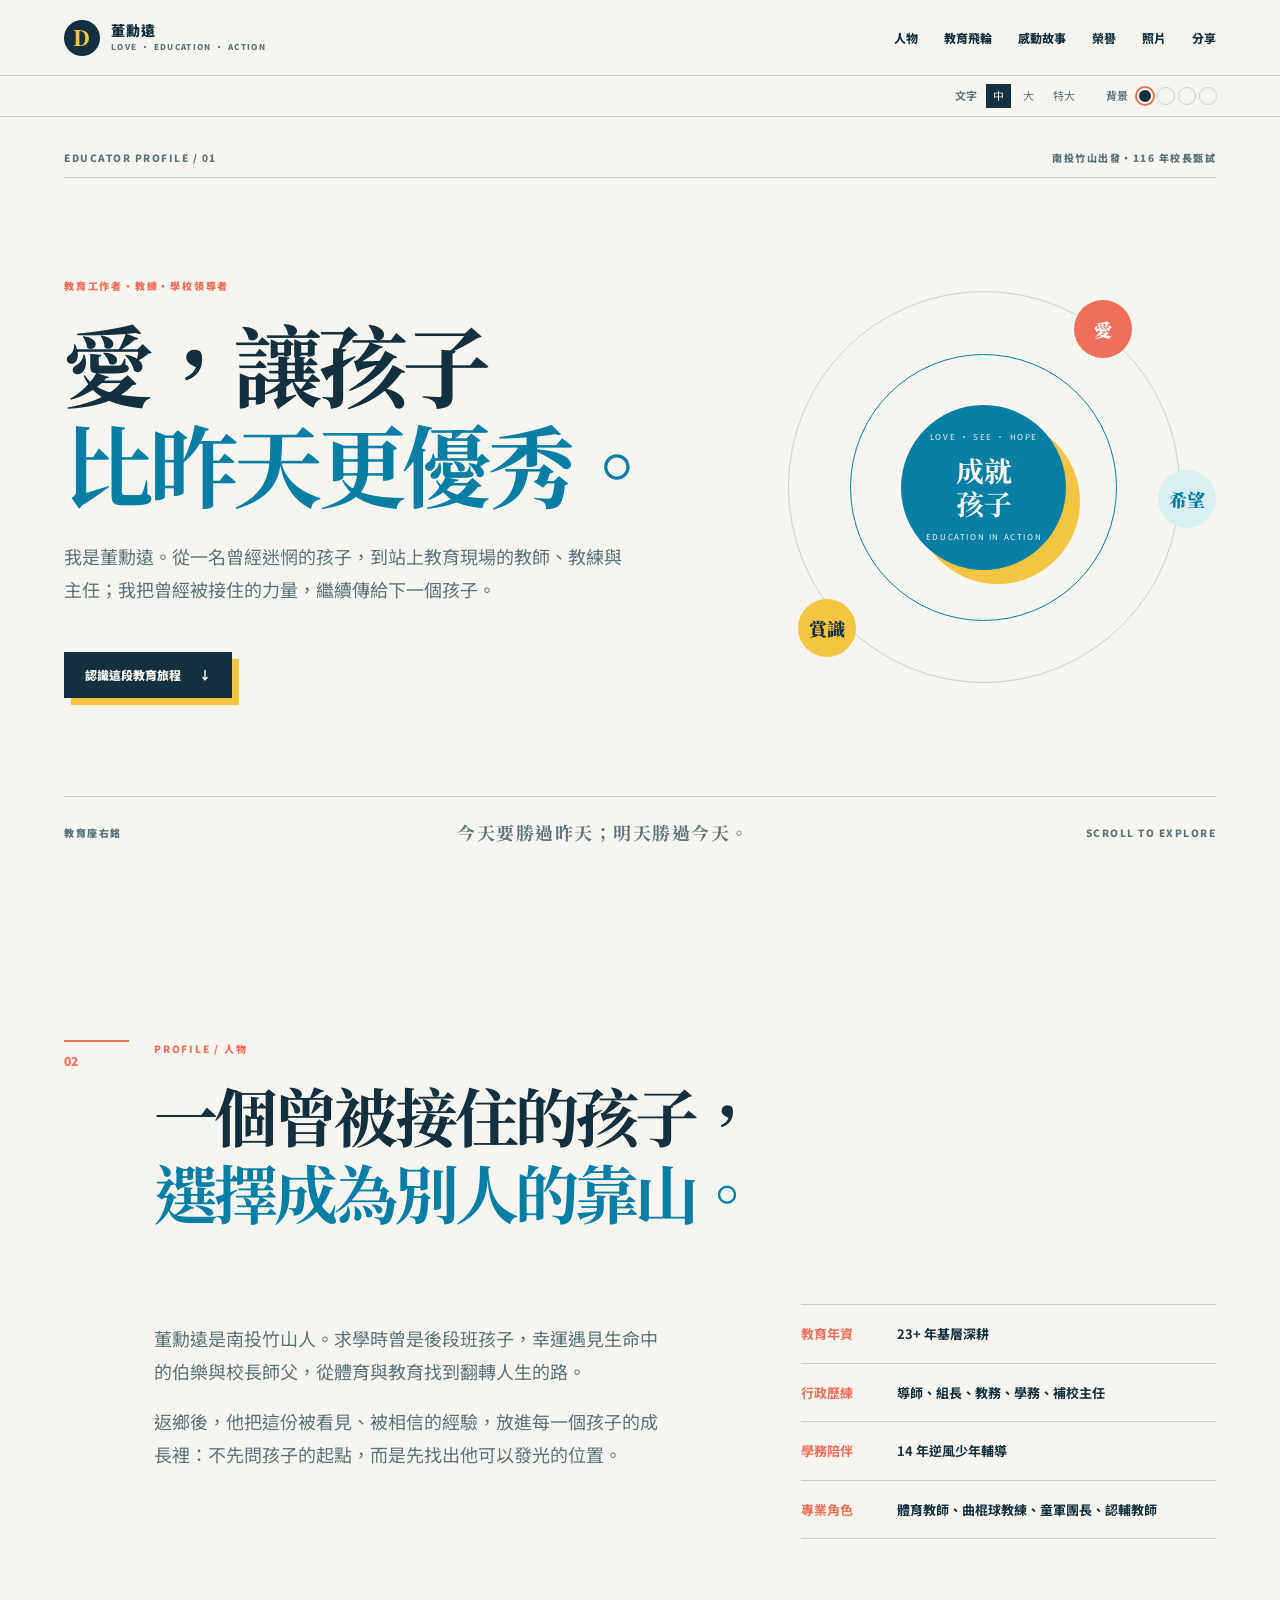
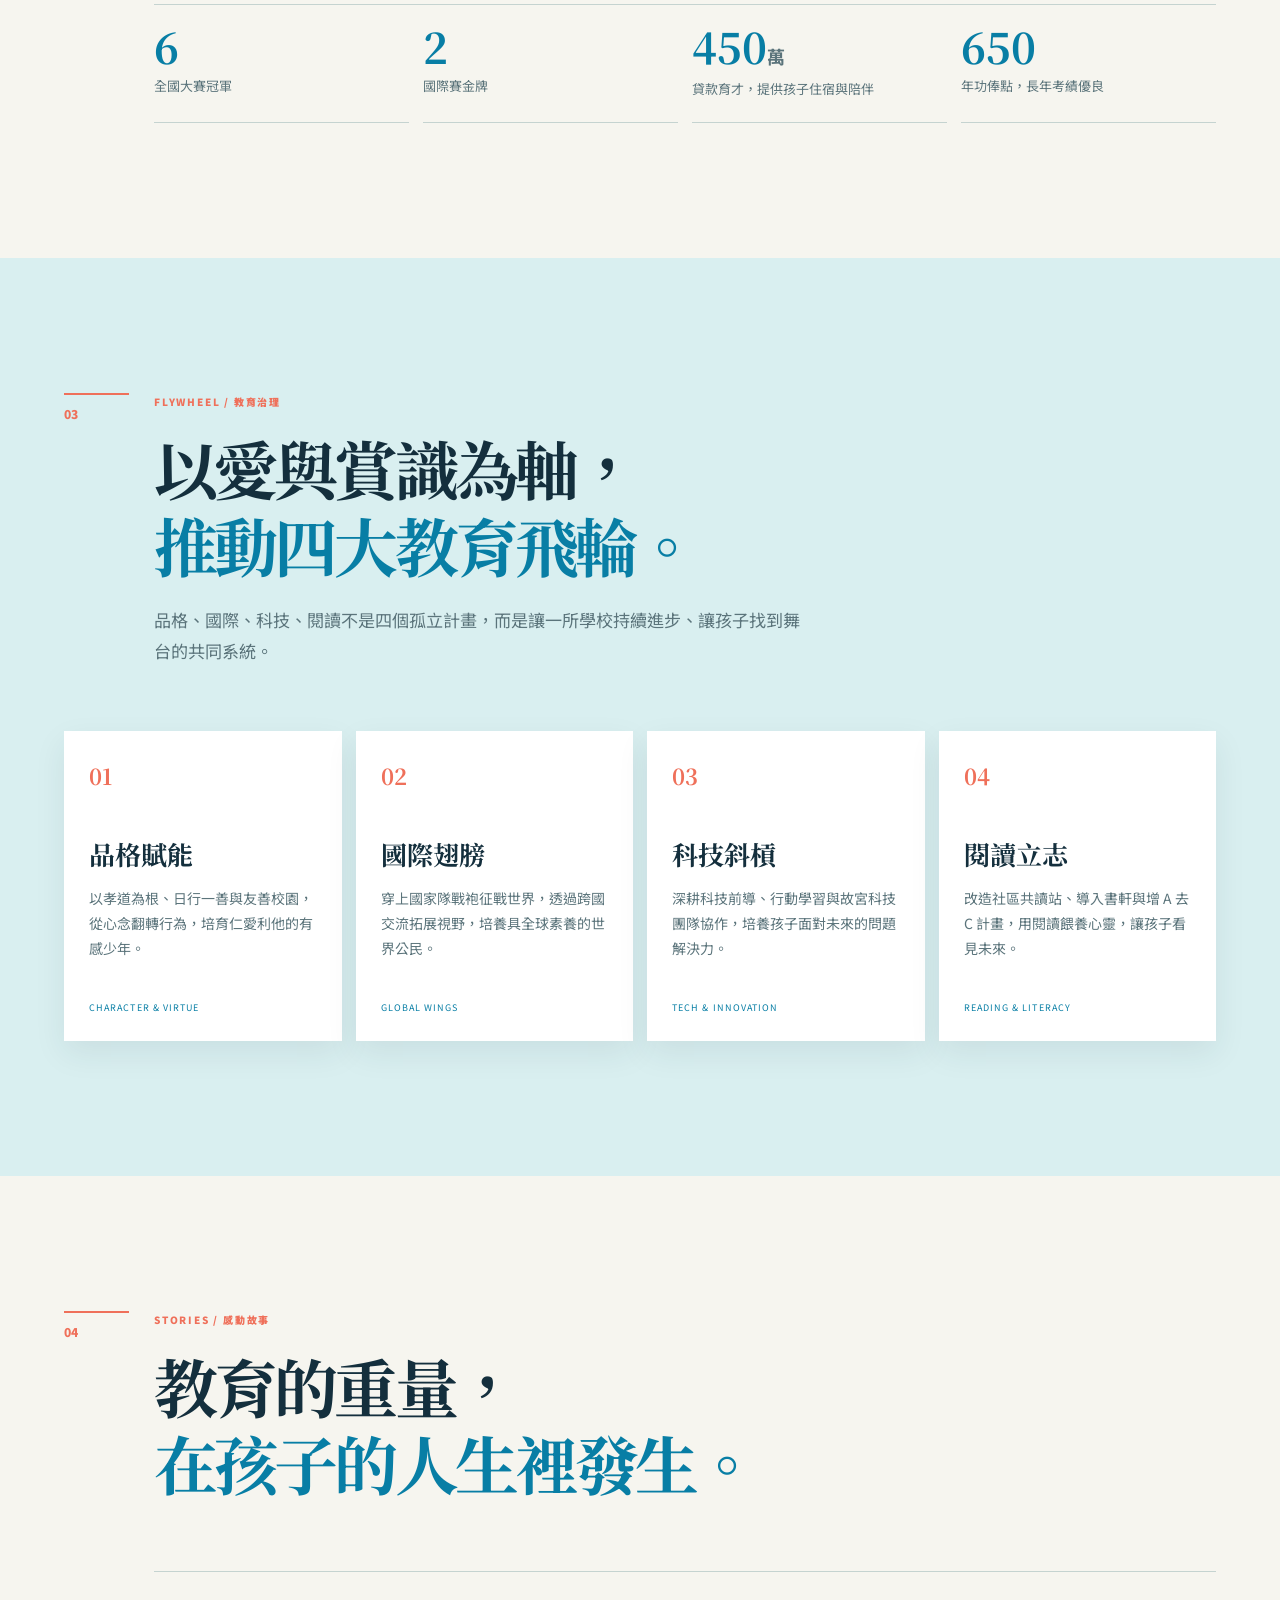
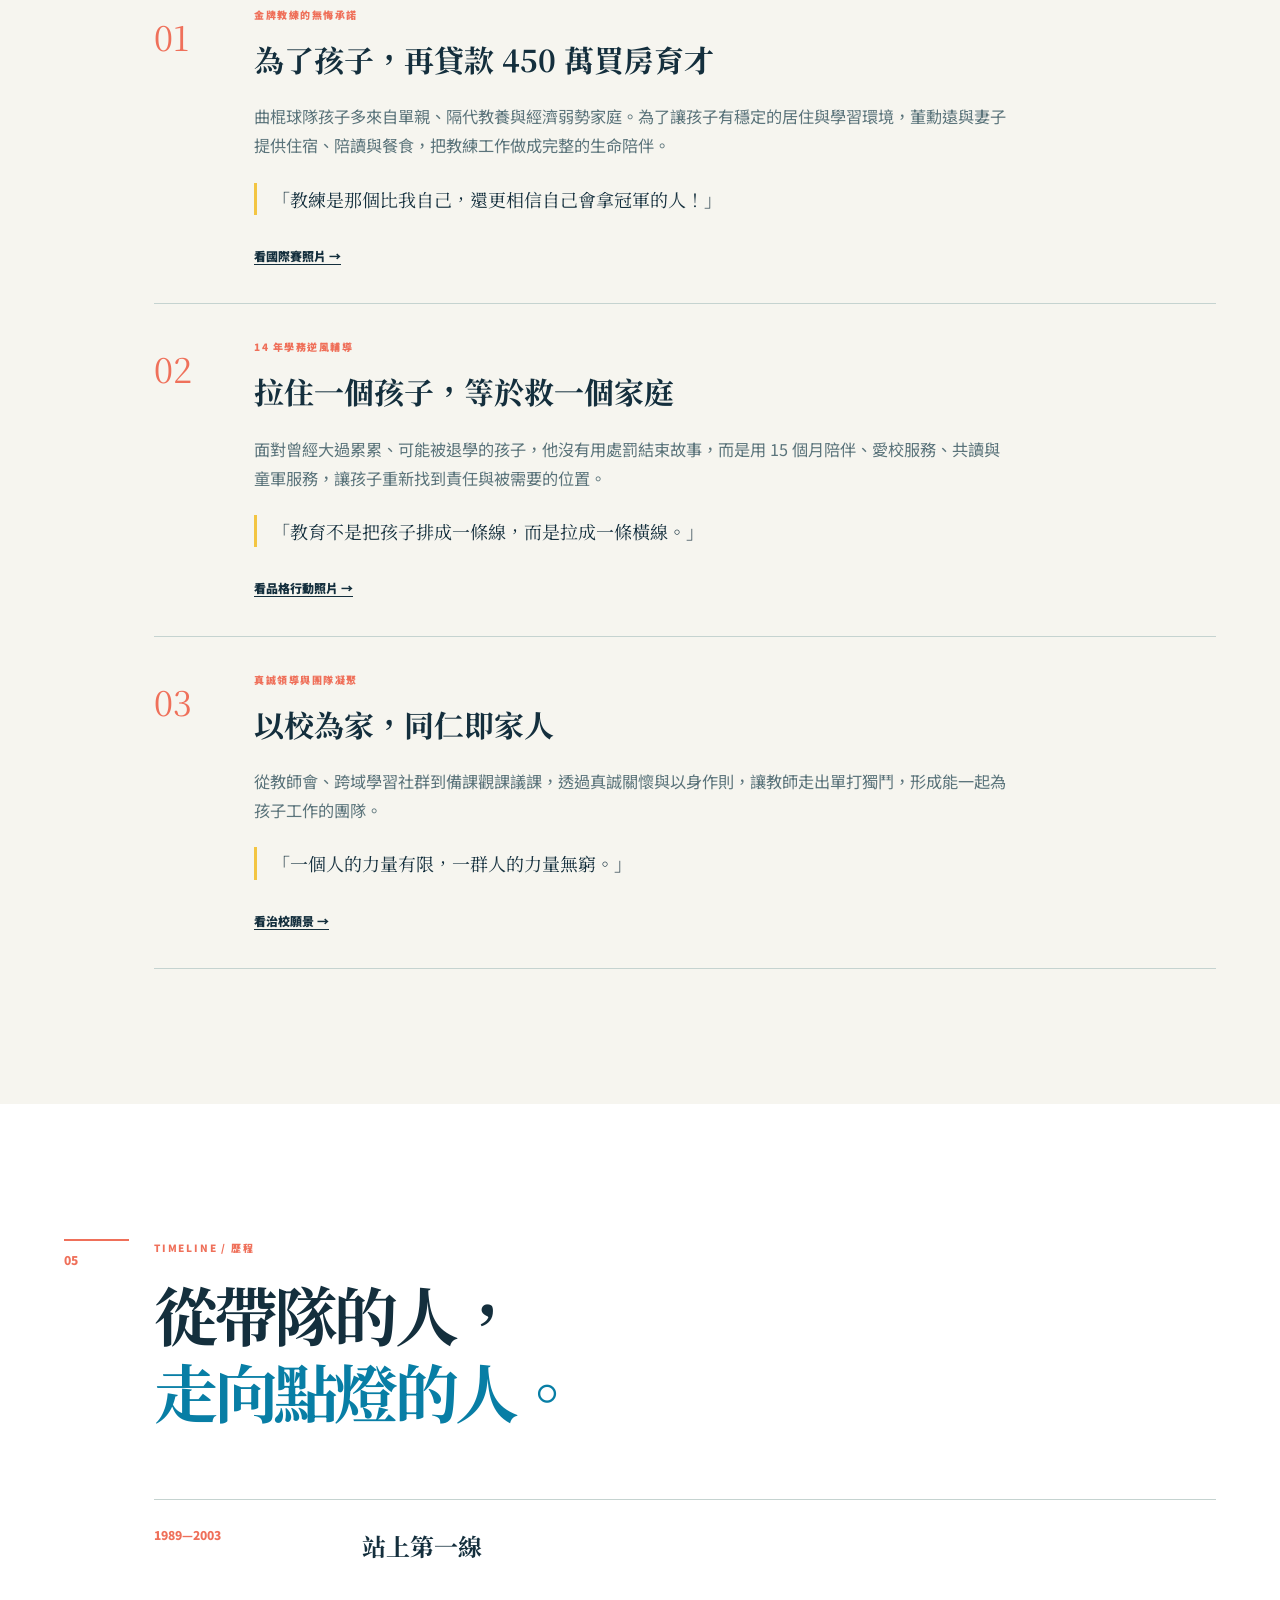
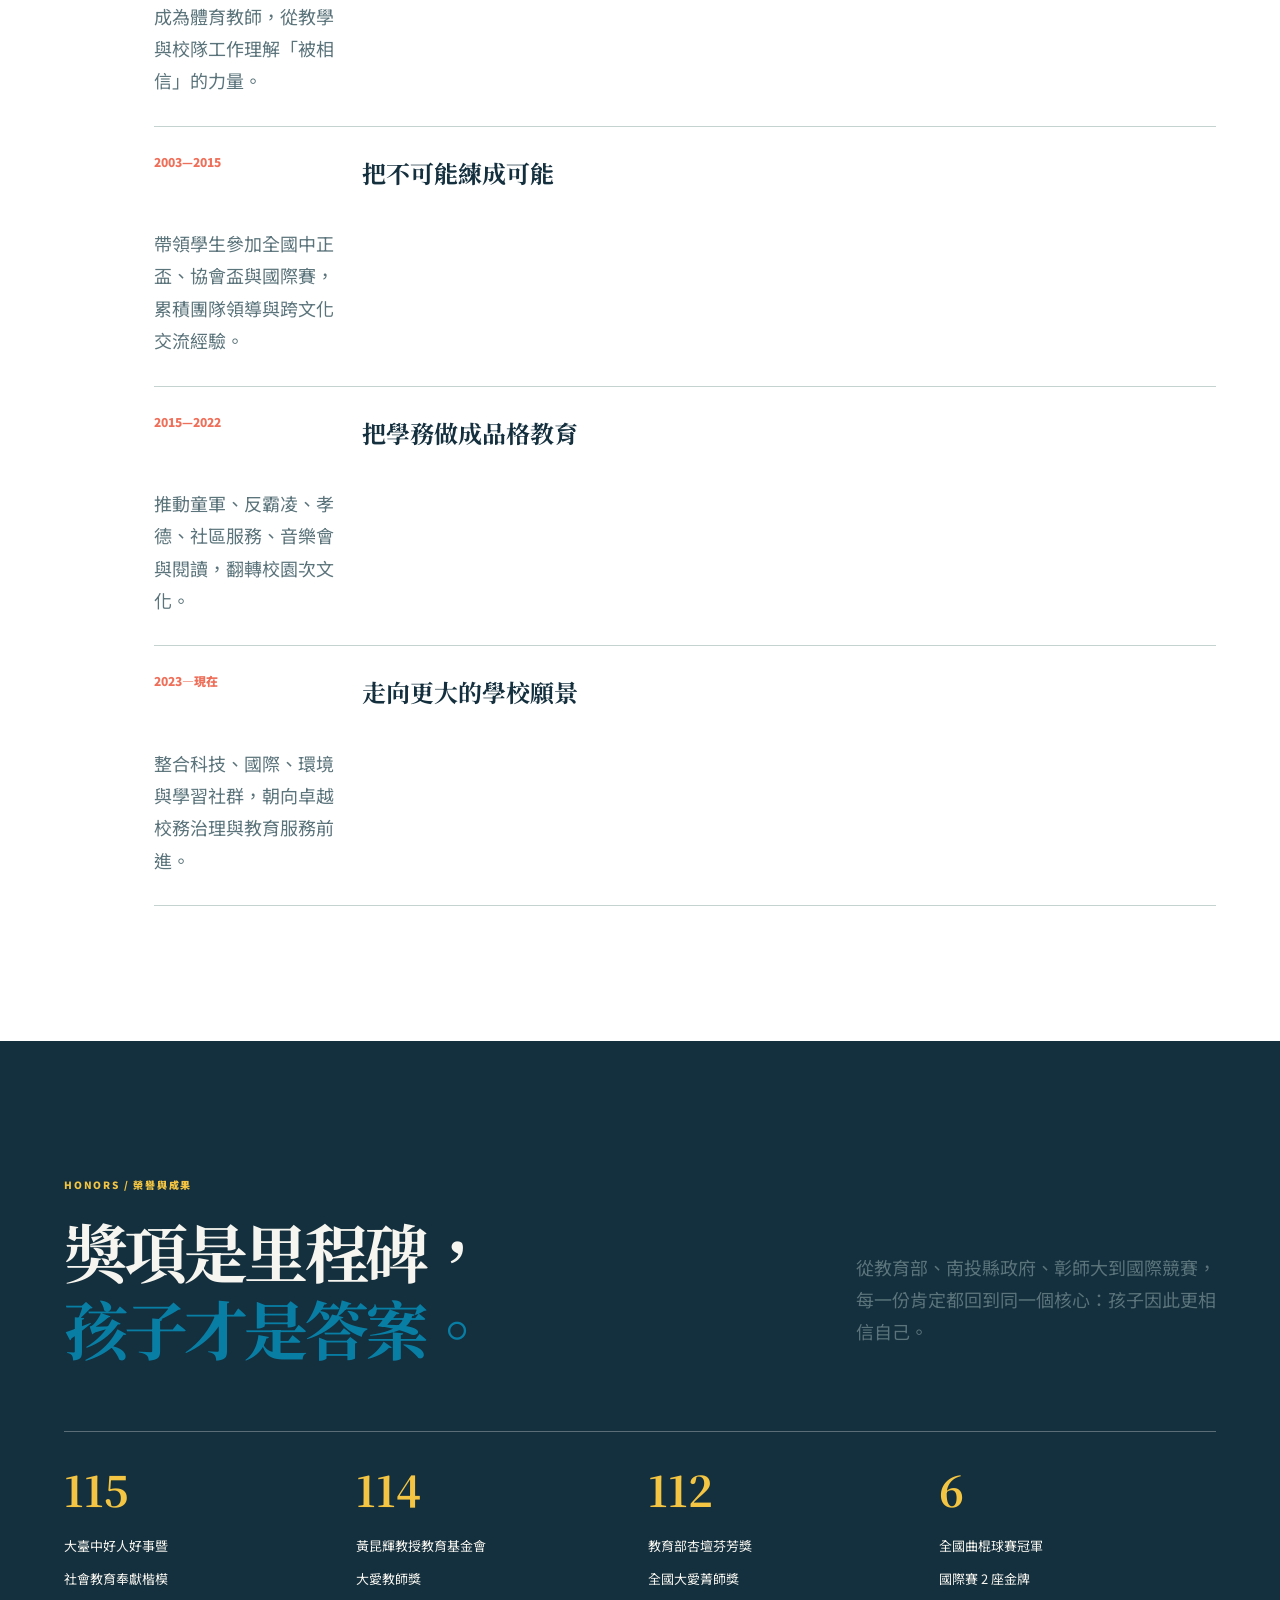
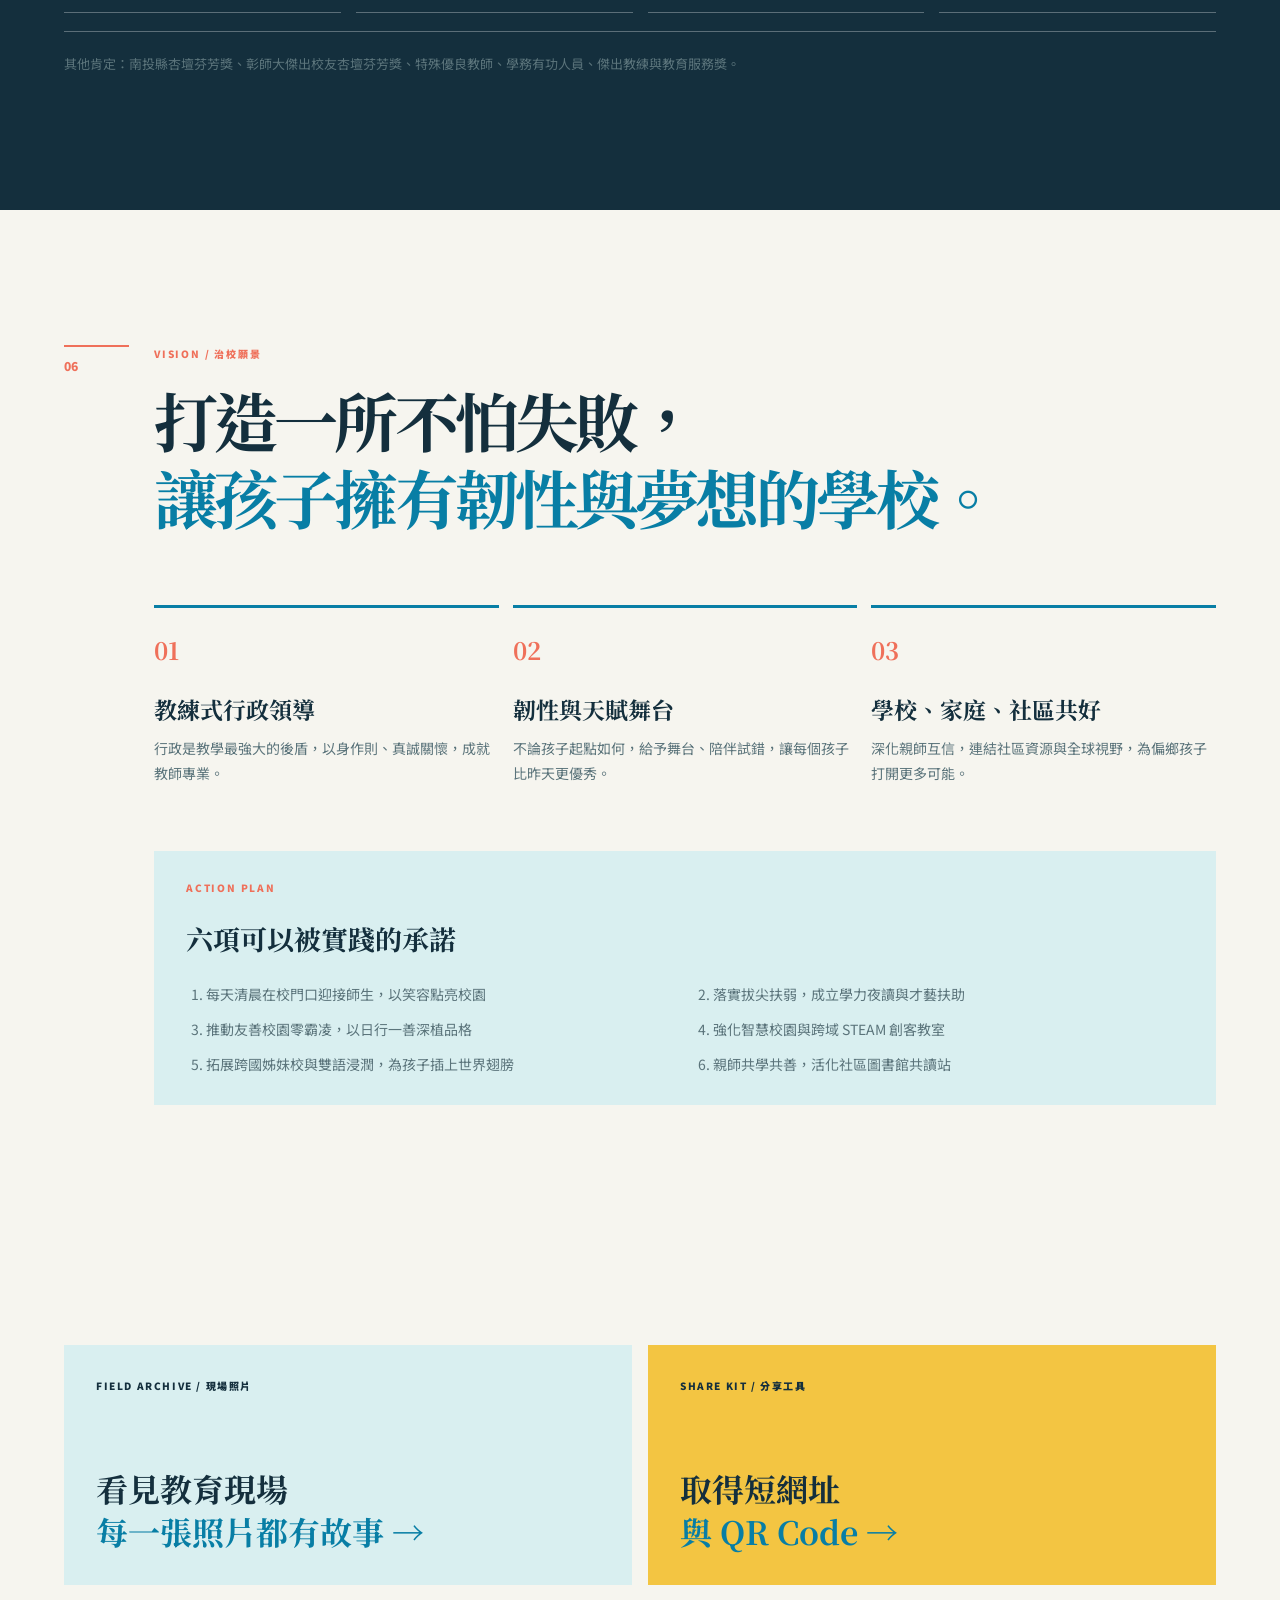
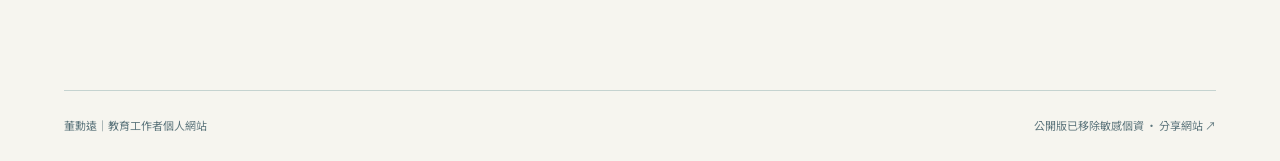
==== commit 6177a7b7: "Expand education portfolio content and fix photo filters" ====
--- a/index.html
+++ b/index.html
@@ -2,20 +2,29 @@
 <html lang="zh-Hant">
 <head>
   <meta charset="utf-8"><meta name="viewport" content="width=device-width, initial-scale=1">
-  <meta name="description" content="董勳遠｜教育工作者、教練與學校領導者。">
-  <title>董勳遠｜教育工作者</title>
+  <meta name="description" content="董勳遠｜愛，讓孩子比昨天更優秀。教育工作者、教練與學校領導者的教育行動紀錄。">
+  <title>愛，讓孩子比昨天更優秀｜董勳遠</title>
   <link rel="preconnect" href="https://fonts.googleapis.com"><link rel="preconnect" href="https://fonts.gstatic.com" crossorigin>
   <link href="https://fonts.googleapis.com/css2?family=Noto+Sans+TC:wght@400;500;600;700;800;900&family=Noto+Serif+TC:wght@700;900&display=swap" rel="stylesheet"><link rel="stylesheet" href="css/style.css">
 </head>
 <body data-theme="light" data-size="medium">
-  <header class="topbar"><a class="brand" href="#top"><span class="mark">D</span><span>董勳遠<small>EDUCATION IN ACTION</small></span></a><nav class="nav"><a href="#profile">人物</a><a href="#practice">行動</a><a href="#timeline">歷程</a><a href="photos.html">照片</a><a href="share.html">分享</a></nav><button class="menu" aria-label="開啟選單" aria-expanded="false">☰</button></header>
+  <header class="topbar"><a class="brand" href="#top"><span class="mark">D</span><span>董勳遠<small>LOVE · EDUCATION · ACTION</small></span></a><nav class="nav"><a href="#profile">人物</a><a href="#flywheel">教育飛輪</a><a href="#stories">感動故事</a><a href="#honors">榮譽</a><a href="photos.html">照片</a><a href="share.html">分享</a></nav><button class="menu" aria-label="開啟選單" aria-expanded="false">☰</button></header>
   <section class="controls" aria-label="顯示設定"><div><b>文字</b><button data-size="medium" aria-pressed="true">中</button><button data-size="large" aria-pressed="false">大</button><button data-size="xlarge" aria-pressed="false">特大</button></div><div><b>背景</b><button class="theme light" data-theme="light" aria-label="淺色背景" aria-pressed="true"></button><button class="theme dark" data-theme="dark" aria-label="深色背景" aria-pressed="false"></button><button class="theme green" data-theme="green" aria-label="綠色背景" aria-pressed="false"></button><button class="theme blue" data-theme="blue" aria-label="藍色背景" aria-pressed="false"></button></div></section>
   <main id="top">
-    <section class="hero wrap"><div class="hero-kicker"><span>EDUCATOR PROFILE / 01</span><span>竹山・南投・臺灣</span></div><div class="hero-layout"><div class="hero-copy"><p class="eyebrow">教育工作者・教練・學校領導者</p><h1>讓每一個孩子，<br><em>找到自己的位置。</em></h1><p class="lead">教育不是把孩子排成同一條線，而是看見每一個人的天賦，陪他走出自己的路。</p><a class="cta" href="#profile">向下閱讀 <span>↓</span></a></div><div class="hero-map"><div class="map-core"><small>EDUCATION</small><strong>教育<br>行動</strong><small>IN ACTION</small></div><i class="orb orb-love">愛</i><i class="orb orb-see">賞識</i><i class="orb orb-hope">希望</i></div></div><div class="hero-foot"><span>核心信念</span><strong>愛，讓孩子比昨天更優秀。</strong><span>SCROLL TO EXPLORE</span></div></section>
-    <section id="profile" class="section wrap"><div class="section-title"><span>02</span><div><p class="eyebrow">PROFILE / 人物</p><h2>先看見孩子，<br><em>再談成績。</em></h2></div></div><div class="profile-grid"><div class="statement"><p>董勳遠，南投竹山人。從體育教師、曲棍球教練、學務主任，到參與校務治理，長期在教學與行政現場工作。</p><p>他把運動的韌性、品格的養成、閱讀的力量、科技的創新與國際的視野，放進同一套教育思考裡：讓孩子在被信任的關係中，逐漸相信自己。</p></div><div class="facts"><div><b>定位</b><span>教師／教練／學務工作者／學校領導者</span></div><div><b>關注</b><span>品格教育、運動教育、偏鄉陪伴、科技與國際教育</span></div><div><b>工作方法</b><span>看見需要 → 設計舞台 → 陪伴練習 → 讓孩子發光</span></div></div></div></section>
-    <section id="practice" class="practice"><div class="wrap section"><div class="section-title"><span>03</span><div><p class="eyebrow">PRACTICE / 行動</p><h2>把信念，變成<br><em>可被看見的行動。</em></h2></div></div><div class="practice-grid"><article><b>A</b><h3>球場上的<br>韌性</h3><p>從訓練、比賽到國際交流，讓孩子在一次次挑戰裡建立高峰經驗。</p><a href="photos.html">看運動照片 →</a></article><article><b>B</b><h3>關係裡的<br>陪伴</h3><p>以學務輔導、童軍、社區服務與品格行動，陪伴逆風少年重新連結自己與他人。</p><a href="photos.html">看陪伴照片 →</a></article><article><b>C</b><h3>學校裡的<br>更多可能</h3><p>推動閱讀、科技、環境永續、國際交流與教師學習社群，讓校園成為練習夢想的地方。</p><a href="photos.html">看學校照片 →</a></article></div></div></section>
-    <section id="timeline" class="section wrap"><div class="section-title"><span>04</span><div><p class="eyebrow">TIMELINE / 歷程</p><h2>從帶隊的人，<br><em>走向點燈的人。</em></h2></div></div><div class="timeline"><div><time>1989—2003</time><h3>站上第一線</h3><p>成為體育教師，從教學與校隊工作理解「被相信」的力量。</p></div><div><time>2003—2015</time><h3>把不可能練成可能</h3><p>帶領學生參加全國與國際賽，累積團隊領導與跨文化交流經驗。</p></div><div><time>2015—2022</time><h3>把學務做成品格教育</h3><p>將童軍、反霸凌、孝德、社區服務與閱讀轉化成校園日常。</p></div><div><time>2023—現在</time><h3>走向更大的學校願景</h3><p>整合科技、國際、環境與學習社群，持續前進。</p></div></div></section>
-    <section class="results"><div class="wrap section"><div class="results-head"><div><p class="eyebrow">RESULTS / 成果</p><h2>獎項是里程碑，<br><em>孩子才是答案。</em></h2></div><p>每一份榮譽背後，都有孩子、家長、夥伴與社區共同完成的故事。</p></div><div class="awards"><div><strong>115</strong><span>大臺中好人好事暨<br>社會教育奉獻楷模</span></div><div><strong>114</strong><span>黃昆輝教授教育基金會<br>大愛教師獎</span></div><div><strong>112</strong><span>教育部杏壇芬芳獎<br>全國大愛菁師獎</span></div><div><strong>多項</strong><span>南投縣、彰師大與教育服務<br>相關肯定</span></div></div></div></section>
-    <section class="next wrap"><a href="photos.html"><span>FIELD ARCHIVE / 現場照片</span><strong>看見每一格<br><em>教育現場 →</em></strong></a><a href="share.html"><span>SHARE KIT / 分享工具</span><strong>取得短網址<br><em>與 QR Code →</em></strong></a></section>
-  </main><footer class="footer wrap"><span>董勳遠｜教育工作者個人網站</span><span>公開版已移除敏感個資</span></footer><script src="js/app.js"></script>
+    <section class="hero wrap"><div class="hero-kicker"><span>EDUCATOR PROFILE / 01</span><span>南投竹山出發・116 年校長甄試</span></div><div class="hero-layout"><div class="hero-copy"><p class="eyebrow">教育工作者・教練・學校領導者</p><h1>愛，讓孩子<br><em>比昨天更優秀。</em></h1><p class="lead">我是董勳遠。從一名曾經迷惘的孩子，到站上教育現場的教師、教練與主任；我把曾經被接住的力量，繼續傳給下一個孩子。</p><a class="cta" href="#profile">認識這段教育旅程 <span>↓</span></a></div><div class="hero-map"><div class="map-core"><small>LOVE · SEE · HOPE</small><strong>成就<br>孩子</strong><small>EDUCATION IN ACTION</small></div><i class="orb orb-love">愛</i><i class="orb orb-see">賞識</i><i class="orb orb-hope">希望</i></div></div><div class="hero-foot"><span>教育座右銘</span><strong>今天要勝過昨天；明天勝過今天。</strong><span>SCROLL TO EXPLORE</span></div></section>
+
+    <section id="profile" class="section wrap"><div class="section-title"><span>02</span><div><p class="eyebrow">PROFILE / 人物</p><h2>一個曾被接住的孩子，<br><em>選擇成為別人的靠山。</em></h2></div></div><div class="profile-grid"><div class="statement"><p>董勳遠是南投竹山人。求學時曾是後段班孩子，幸運遇見生命中的伯樂與校長師父，從體育與教育找到翻轉人生的路。</p><p>返鄉後，他把這份被看見、被相信的經驗，放進每一個孩子的成長裡：不先問孩子的起點，而是先找出他可以發光的位置。</p></div><div class="facts"><div><b>教育年資</b><span><strong>23+</strong> 年基層深耕</span></div><div><b>行政歷練</b><span>導師、組長、教務、學務、補校主任</span></div><div><b>學務陪伴</b><span><strong>14</strong> 年逆風少年輔導</span></div><div><b>專業角色</b><span>體育教師、曲棍球教練、童軍團長、認輔教師</span></div></div></div><div class="number-strip"><div><strong>6</strong><span>全國大賽冠軍</span></div><div><strong>2</strong><span>國際賽金牌</span></div><div><strong>450<span>萬</span></strong><span>貸款育才，提供孩子住宿與陪伴</span></div><div><strong>650</strong><span>年功俸點，長年考績優良</span></div></div></section>
+
+    <section id="flywheel" class="flywheel"><div class="wrap section"><div class="section-title"><span>03</span><div><p class="eyebrow">FLYWHEEL / 教育治理</p><h2>以愛與賞識為軸，<br><em>推動四大教育飛輪。</em></h2><p class="section-desc">品格、國際、科技、閱讀不是四個孤立計畫，而是讓一所學校持續進步、讓孩子找到舞台的共同系統。</p></div></div><div class="flywheel-grid"><article><b>01</b><h3>品格賦能</h3><p>以孝道為根、日行一善與友善校園，從心念翻轉行為，培育仁愛利他的有感少年。</p><span>CHARACTER & VIRTUE</span></article><article><b>02</b><h3>國際翅膀</h3><p>穿上國家隊戰袍征戰世界，透過跨國交流拓展視野，培養具全球素養的世界公民。</p><span>GLOBAL WINGS</span></article><article><b>03</b><h3>科技斜槓</h3><p>深耕科技前導、行動學習與故宮科技團隊協作，培養孩子面對未來的問題解決力。</p><span>TECH & INNOVATION</span></article><article><b>04</b><h3>閱讀立志</h3><p>改造社區共讀站、導入書軒與增 A 去 C 計畫，用閱讀餵養心靈，讓孩子看見未來。</p><span>READING & LITERACY</span></article></div></div></section>
+
+    <section id="stories" class="section wrap"><div class="section-title"><span>04</span><div><p class="eyebrow">STORIES / 感動故事</p><h2>教育的重量，<br><em>在孩子的人生裡發生。</em></h2></div></div><div class="story-list"><article><div class="story-number">01</div><div><p class="story-label">金牌教練的無悔承諾</p><h3>為了孩子，再貸款 450 萬買房育才</h3><p>曲棍球隊孩子多來自單親、隔代教養與經濟弱勢家庭。為了讓孩子有穩定的居住與學習環境，董勳遠與妻子提供住宿、陪讀與餐食，把教練工作做成完整的生命陪伴。</p><blockquote>「教練是那個比我自己，還更相信自己會拿冠軍的人！」</blockquote><a href="photos.html#international">看國際賽照片 →</a></div></article><article><div class="story-number">02</div><div><p class="story-label">14 年學務逆風輔導</p><h3>拉住一個孩子，等於救一個家庭</h3><p>面對曾經大過累累、可能被退學的孩子，他沒有用處罰結束故事，而是用 15 個月陪伴、愛校服務、共讀與童軍服務，讓孩子重新找到責任與被需要的位置。</p><blockquote>「教育不是把孩子排成一條線，而是拉成一條橫線。」</blockquote><a href="photos.html#care">看品格行動照片 →</a></div></article><article><div class="story-number">03</div><div><p class="story-label">真誠領導與團隊凝聚</p><h3>以校為家，同仁即家人</h3><p>從教師會、跨域學習社群到備課觀課議課，透過真誠關懷與以身作則，讓教師走出單打獨鬥，形成能一起為孩子工作的團隊。</p><blockquote>「一個人的力量有限，一群人的力量無窮。」</blockquote><a href="#vision">看治校願景 →</a></div></article></div></section>
+
+    <section id="timeline" class="section timeline-section"><div class="wrap"><div class="section-title"><span>05</span><div><p class="eyebrow">TIMELINE / 歷程</p><h2>從帶隊的人，<br><em>走向點燈的人。</em></h2></div></div><div class="timeline"><div><time>1989—2003</time><h3>站上第一線</h3><p>成為體育教師，從教學與校隊工作理解「被相信」的力量。</p></div><div><time>2003—2015</time><h3>把不可能練成可能</h3><p>帶領學生參加全國中正盃、協會盃與國際賽，累積團隊領導與跨文化交流經驗。</p></div><div><time>2015—2022</time><h3>把學務做成品格教育</h3><p>推動童軍、反霸凌、孝德、社區服務、音樂會與閱讀，翻轉校園次文化。</p></div><div><time>2023—現在</time><h3>走向更大的學校願景</h3><p>整合科技、國際、環境與學習社群，朝向卓越校務治理與教育服務前進。</p></div></div></div></section>
+
+    <section id="honors" class="results"><div class="wrap section"><div class="results-head"><div><p class="eyebrow">HONORS / 榮譽與成果</p><h2>獎項是里程碑，<br><em>孩子才是答案。</em></h2></div><p>從教育部、南投縣政府、彰師大到國際競賽，每一份肯定都回到同一個核心：孩子因此更相信自己。</p></div><div class="awards"><div><strong>115</strong><span>大臺中好人好事暨<br>社會教育奉獻楷模</span></div><div><strong>114</strong><span>黃昆輝教授教育基金會<br>大愛教師獎</span></div><div><strong>112</strong><span>教育部杏壇芬芳獎<br>全國大愛菁師獎</span></div><div><strong>6</strong><span>全國曲棍球賽冠軍<br>國際賽 2 座金牌</span></div></div><div class="honor-more"><span>其他肯定：南投縣杏壇芬芳獎、彰師大傑出校友杏壇芬芳獎、特殊優良教師、學務有功人員、傑出教練與教育服務獎。</span></div></div></section>
+
+    <section id="vision" class="section wrap"><div class="section-title"><span>06</span><div><p class="eyebrow">VISION / 治校願景</p><h2>打造一所不怕失敗，<br><em>讓孩子擁有韌性與夢想的學校。</em></h2></div></div><div class="vision-grid"><div><b>01</b><h3>教練式行政領導</h3><p>行政是教學最強大的後盾，以身作則、真誠關懷，成就教師專業。</p></div><div><b>02</b><h3>韌性與天賦舞台</h3><p>不論孩子起點如何，給予舞台、陪伴試錯，讓每個孩子比昨天更優秀。</p></div><div><b>03</b><h3>學校、家庭、社區共好</h3><p>深化親師互信，連結社區資源與全球視野，為偏鄉孩子打開更多可能。</p></div></div><div class="commitment"><p class="eyebrow">ACTION PLAN</p><h3>六項可以被實踐的承諾</h3><ol><li>每天清晨在校門口迎接師生，以笑容點亮校園</li><li>落實拔尖扶弱，成立學力夜讀與才藝扶助</li><li>推動友善校園零霸凌，以日行一善深植品格</li><li>強化智慧校園與跨域 STEAM 創客教室</li><li>拓展跨國姊妹校與雙語浸潤，為孩子插上世界翅膀</li><li>親師共學共善，活化社區圖書館共讀站</li></ol></div></section>
+
+    <section class="next wrap"><a href="photos.html"><span>FIELD ARCHIVE / 現場照片</span><strong>看見教育現場<br><em>每一張照片都有故事 →</em></strong></a><a href="share.html"><span>SHARE KIT / 分享工具</span><strong>取得短網址<br><em>與 QR Code →</em></strong></a></section>
+  </main><footer class="footer wrap"><span>董勳遠｜教育工作者個人網站</span><span>公開版已移除敏感個資 · <a href="share.html">分享網站 ↗</a></span></footer><script src="js/app.js"></script>
 </body></html>
--- a/css/style.css
+++ b/css/style.css
@@ -1 +1,37 @@
 :root{--bg:#f6f5ef;--surface:#fff;--ink:#142f3d;--muted:#5b747b;--line:#c5d3d0;--accent:#087ea5;--soft:#d9eff0;--hot:#ef705a;--sun:#f3c542;--serif:'Noto Serif TC',serif;--sans:'Noto Sans TC',sans-serif;--body:16px;--hero:clamp(3.6rem,7vw,7.6rem);--title:clamp(2.8rem,5vw,5.4rem)}*{box-sizing:border-box}html{scroll-behavior:smooth}body{margin:0;background:var(--bg);color:var(--ink);font-family:var(--sans);font-size:var(--body);line-height:1.8;transition:.25s}body[data-theme=dark]{--bg:#111d25;--surface:#1e2e38;--ink:#f4f5ed;--muted:#b7c9c5;--line:#40545c;--accent:#83d9e3;--soft:#203d44;--hot:#ff9175;--sun:#f5cb4b}body[data-theme=green]{--bg:#edf3e8;--surface:#fbfdf7;--ink:#203d35;--muted:#5c786d;--line:#bfd0bd;--accent:#2d8065;--soft:#d9ecd1;--hot:#cb654e;--sun:#d9ad32}body[data-theme=blue]{--bg:#e9f2f8;--surface:#fbfdff;--ink:#143950;--muted:#5b778b;--line:#bed0df;--accent:#246fa5;--soft:#d9eaf5;--hot:#d87059;--sun:#e9be3f}body[data-size=large]{--body:18px;--hero:clamp(4rem,7.5vw,8.2rem);--title:clamp(3.1rem,5.5vw,5.9rem)}body[data-size=xlarge]{--body:20px;--hero:clamp(4.4rem,8vw,8.8rem);--title:clamp(3.4rem,6vw,6.4rem)}a{color:inherit;text-decoration:none}button{font:inherit;color:inherit}.wrap{width:min(1180px,90vw);margin:auto}.topbar{height:76px;padding:0 5vw;display:flex;align-items:center;justify-content:space-between;position:sticky;top:0;z-index:5;background:color-mix(in srgb,var(--bg) 90%,transparent);backdrop-filter:blur(16px);border-bottom:1px solid var(--line)}.brand{display:flex;gap:11px;align-items:center;font-weight:900;font-size:14px;line-height:1.1;letter-spacing:.08em}.mark{display:grid;place-items:center;width:36px;height:36px;border-radius:50%;background:var(--ink);color:var(--sun);font-family:var(--serif);font-size:21px}.brand small{display:block;font-size:8px;letter-spacing:.17em;color:var(--muted);margin-top:5px}.nav{display:flex;gap:26px;font-size:12px;font-weight:800}.nav a:hover{color:var(--hot)}.menu{display:none;border:0;background:none;font-size:24px}.controls{display:flex;justify-content:flex-end;gap:24px;padding:8px 5vw;border-bottom:1px solid var(--line);font-size:11px;color:var(--muted)}.controls>div{display:flex;align-items:center;gap:5px}.controls b{margin-right:4px}.controls button{border:0;background:transparent;padding:2px 7px;cursor:pointer}.controls button[aria-pressed=true]{background:var(--ink);color:var(--bg)}.controls .theme{width:16px;height:16px;border-radius:50%;padding:0;border:2px solid var(--bg);outline:1px solid var(--line)}.controls .theme[aria-pressed=true]{outline:2px solid var(--hot)}.light{background:#f6f5ef}.dark{background:#111d25}.green{background:#6b967a}.blue{background:#4a91b9}.hero{min-height:calc(100vh - 112px);display:flex;flex-direction:column;padding:22px 0 46px}.hero-kicker,.hero-foot{display:flex;justify-content:space-between;gap:20px;border-bottom:1px solid var(--line);padding:10px 0;font-size:10px;font-weight:900;letter-spacing:.15em;color:var(--muted)}.hero-layout{flex:1;display:grid;grid-template-columns:1.15fr .85fr;align-items:center;gap:60px}.eyebrow{font-size:10px;font-weight:900;letter-spacing:.18em;color:var(--hot);margin:0 0 18px}.hero h1{font-family:var(--serif);font-size:var(--hero);line-height:1.12;letter-spacing:-.06em;margin:0}.hero h1 em,h2 em{color:var(--accent);font-style:normal}.lead{max-width:570px;color:var(--muted);font-size:18px;margin:27px 0}.cta{display:inline-flex;gap:18px;background:var(--ink);color:var(--bg);padding:12px 21px;font-size:12px;font-weight:900;box-shadow:7px 7px 0 var(--sun);margin-top:20px}.hero-map{height:430px;position:relative;display:grid;place-items:center}.hero-map:before,.hero-map:after{content:'';position:absolute;border:1px solid var(--line);border-radius:50%}.hero-map:before{width:390px;height:390px}.hero-map:after{width:265px;height:265px;border-color:var(--accent)}.map-core{width:165px;height:165px;border-radius:50%;background:var(--accent);color:var(--bg);display:flex;flex-direction:column;justify-content:center;align-items:center;text-align:center;box-shadow:14px 14px 0 var(--sun);z-index:1}.map-core small{font-size:8px;letter-spacing:.2em}.map-core strong{font-family:var(--serif);font-size:28px;line-height:1.2;margin:9px 0}.orb{position:absolute;display:grid;place-items:center;width:58px;height:58px;border-radius:50%;font-family:var(--serif);font-weight:900;z-index:2;font-style:normal}.orb-love{top:28px;right:18%;background:var(--hot);color:#fff}.orb-see{bottom:45px;left:10%;background:var(--sun)}.orb-hope{right:0;top:46%;background:var(--soft);color:var(--accent)}.hero-foot{border-bottom:0;border-top:1px solid var(--line);padding-top:19px;align-items:center}.hero-foot strong{font-family:var(--serif);font-size:18px}.section{padding:135px 0}.section-title{display:grid;grid-template-columns:65px 1fr;gap:25px}.section-title>span{border-top:2px solid var(--hot);padding-top:8px;font-size:12px;font-weight:900;color:var(--hot)}h2{font-family:var(--serif);font-size:var(--title);line-height:1.2;letter-spacing:-.06em;margin:0}.profile-grid{display:grid;grid-template-columns:1.1fr .9fr;gap:11vw;margin:75px 0 0 90px}.statement p{font-size:18px;color:var(--muted);max-width:570px}.facts{border-top:1px solid var(--line)}.facts div{display:grid;grid-template-columns:80px 1fr;gap:16px;padding:17px 0;border-bottom:1px solid var(--line);font-size:13px}.facts b{color:var(--hot)}.facts span{font-weight:700}.practice{background:var(--soft)}.practice-grid{display:grid;grid-template-columns:repeat(3,1fr);gap:16px;margin-top:70px}.practice-grid article{min-height:385px;background:var(--surface);padding:28px;display:flex;flex-direction:column;box-shadow:0 14px 35px rgba(21,45,59,.08)}.practice-grid b{font-family:var(--serif);font-size:25px;color:var(--hot)}.practice-grid h3{font-family:var(--serif);font-size:31px;line-height:1.35;margin:60px 0 15px}.practice-grid p{font-size:14px;color:var(--muted)}.practice-grid a{font-size:12px;font-weight:900;margin-top:auto;border-bottom:1px solid currentColor;width:max-content}.timeline{margin:70px 0 0 90px;border-top:1px solid var(--line)}.timeline>div{display:grid;grid-template-columns:180px 1fr;gap:28px;padding:24px 0;border-bottom:1px solid var(--line)}.timeline time{font-size:12px;color:var(--hot);font-weight:900}.timeline h3{font-family:var(--serif);font-size:24px;margin:0}.timeline p{margin:5px 0;color:var(--muted);max-width:650px}.results{background:var(--ink);color:var(--bg)}.results .eyebrow{color:var(--sun)}.results h2 em{color:var(--accent)}.results-head{display:flex;justify-content:space-between;align-items:end;gap:55px}.results-head>p{max-width:360px;color:var(--muted)}.awards{display:grid;grid-template-columns:repeat(4,1fr);gap:15px;margin-top:65px;border-top:1px solid rgba(255,255,255,.3)}.awards div{padding:20px 0;border-bottom:1px solid rgba(255,255,255,.3)}.awards strong{display:block;font-family:var(--serif);font-size:42px;color:var(--sun)}.awards span{font-size:13px;line-height:1.6}.next{display:grid;grid-template-columns:1fr 1fr;gap:16px;padding:105px 0}.next a{padding:32px;background:var(--soft);min-height:240px;display:flex;flex-direction:column;justify-content:space-between}.next a+ a{background:var(--sun)}.next span{font-size:10px;letter-spacing:.16em;font-weight:900}.next strong{font-family:var(--serif);font-size:32px;line-height:1.35}.next em{font-style:normal;color:var(--accent)}.footer{border-top:1px solid var(--line);padding:25px 0;display:flex;justify-content:space-between;color:var(--muted);font-size:11px}@media(max-width:760px){.topbar{height:64px}.nav{display:none;position:absolute;top:64px;left:0;right:0;background:var(--bg);padding:17px 5vw;flex-direction:column;gap:12px;border-bottom:1px solid var(--line)}.nav.open{display:flex}.menu{display:block}.controls{justify-content:space-between;padding-inline:5vw}.hero{min-height:auto}.hero-kicker span:last-child{display:none}.hero-layout{grid-template-columns:1fr;gap:12px;padding:65px 0 25px}.hero h1{font-size:3.7rem}.lead{font-size:16px}.hero-map{height:300px;transform:scale(.75);margin:-15px}.hero-foot{display:block}.hero-foot strong{display:block;margin:6px 0}.section{padding:85px 0}.section-title{grid-template-columns:42px 1fr;gap:12px}.profile-grid{grid-template-columns:1fr;margin:52px 0 0 54px;gap:35px}.statement p{font-size:16px}.practice-grid,.next{grid-template-columns:1fr;margin-top:45px}.practice-grid article{min-height:330px}.practice-grid h3{margin-top:45px}.timeline{margin:50px 0 0 54px}.timeline>div{display:block}.timeline time{display:block;margin-bottom:4px}.results-head{display:block}.awards{grid-template-columns:repeat(2,1fr);margin-top:45px}.footer{display:block}.footer span+span{display:block;margin-top:5px}}
+/* Third-pass content layout and larger reading defaults */
+:root{--body:18px}
+body[data-size=large]{--body:20px}
+body[data-size=xlarge]{--body:22px}
+.section-desc{max-width:650px;color:var(--muted);font-size:calc(var(--body) * .95);margin:22px 0 0}
+.number-strip{display:grid;grid-template-columns:repeat(4,1fr);gap:14px;margin:65px 0 0 90px;border-top:1px solid var(--line)}
+.number-strip div{padding:20px 0;border-bottom:1px solid var(--line)}
+.number-strip strong{display:block;font-family:var(--serif);font-size:42px;line-height:1;color:var(--accent)}
+.number-strip strong span{font-family:var(--sans);font-size:18px}
+.number-strip span{font-size:13px;color:var(--muted);line-height:1.5}
+.flywheel{background:var(--soft)}
+.flywheel-grid{display:grid;grid-template-columns:repeat(4,1fr);gap:14px;margin-top:65px}
+.flywheel-grid article{background:var(--surface);padding:25px;min-height:310px;display:flex;flex-direction:column;box-shadow:0 12px 30px rgba(20,47,61,.08)}
+.flywheel-grid b{font-family:var(--serif);font-size:22px;color:var(--hot)}
+.flywheel-grid h3{font-family:var(--serif);font-size:26px;margin:35px 0 8px}
+.flywheel-grid p{font-size:14px;color:var(--muted);margin:0}
+.flywheel-grid span{font-size:9px;letter-spacing:.12em;color:var(--accent);margin-top:auto}
+.story-list{margin:70px 0 0 90px;border-top:1px solid var(--line)}
+.story-list article{display:grid;grid-template-columns:80px 1fr;gap:20px;padding:34px 0;border-bottom:1px solid var(--line)}
+.story-number{font-family:var(--serif);font-size:34px;color:var(--hot)}
+.story-label{font-size:10px;letter-spacing:.15em;color:var(--hot);font-weight:900;margin:0}
+.story-list h3{font-family:var(--serif);font-size:30px;margin:8px 0 12px}
+.story-list p:not(.story-label){max-width:760px;color:var(--muted);font-size:calc(var(--body) * .9)}
+.story-list blockquote{border-left:3px solid var(--sun);padding-left:15px;font-family:var(--serif);font-size:18px;margin:22px 0;color:var(--ink)}
+.story-list a{font-size:12px;font-weight:900;border-bottom:1px solid currentColor}
+.timeline-section{background:var(--surface)}
+.honor-more{border-top:1px solid rgba(255,255,255,.3);padding-top:20px;margin-top:18px;color:var(--muted);font-size:13px}
+.vision-grid{display:grid;grid-template-columns:repeat(3,1fr);gap:14px;margin:70px 0 45px 90px}
+.vision-grid div{border-top:3px solid var(--accent);padding:20px 0}
+.vision-grid b{font-family:var(--serif);font-size:24px;color:var(--hot)}
+.vision-grid h3{font-family:var(--serif);font-size:23px;margin:18px 0 5px}
+.vision-grid p{font-size:14px;color:var(--muted);margin:0}
+.commitment{margin-left:90px;background:var(--soft);padding:28px 32px}
+.commitment h3{font-family:var(--serif);font-size:27px;margin:0 0 18px}
+.commitment ol{display:grid;grid-template-columns:1fr 1fr;gap:10px 35px;margin:0;padding-left:20px;color:var(--muted);font-size:14px}
+@media(max-width:760px){.number-strip{grid-template-columns:repeat(2,1fr);margin-left:54px;margin-top:45px}.flywheel-grid{grid-template-columns:1fr 1fr;margin-top:45px}.flywheel-grid article{min-height:290px}.story-list{margin-left:54px}.story-list article{grid-template-columns:45px 1fr;gap:8px}.story-list h3{font-size:23px}.vision-grid{grid-template-columns:1fr;margin-left:54px;margin-top:45px}.commitment{margin-left:54px;padding:22px}.commitment ol{grid-template-columns:1fr}}
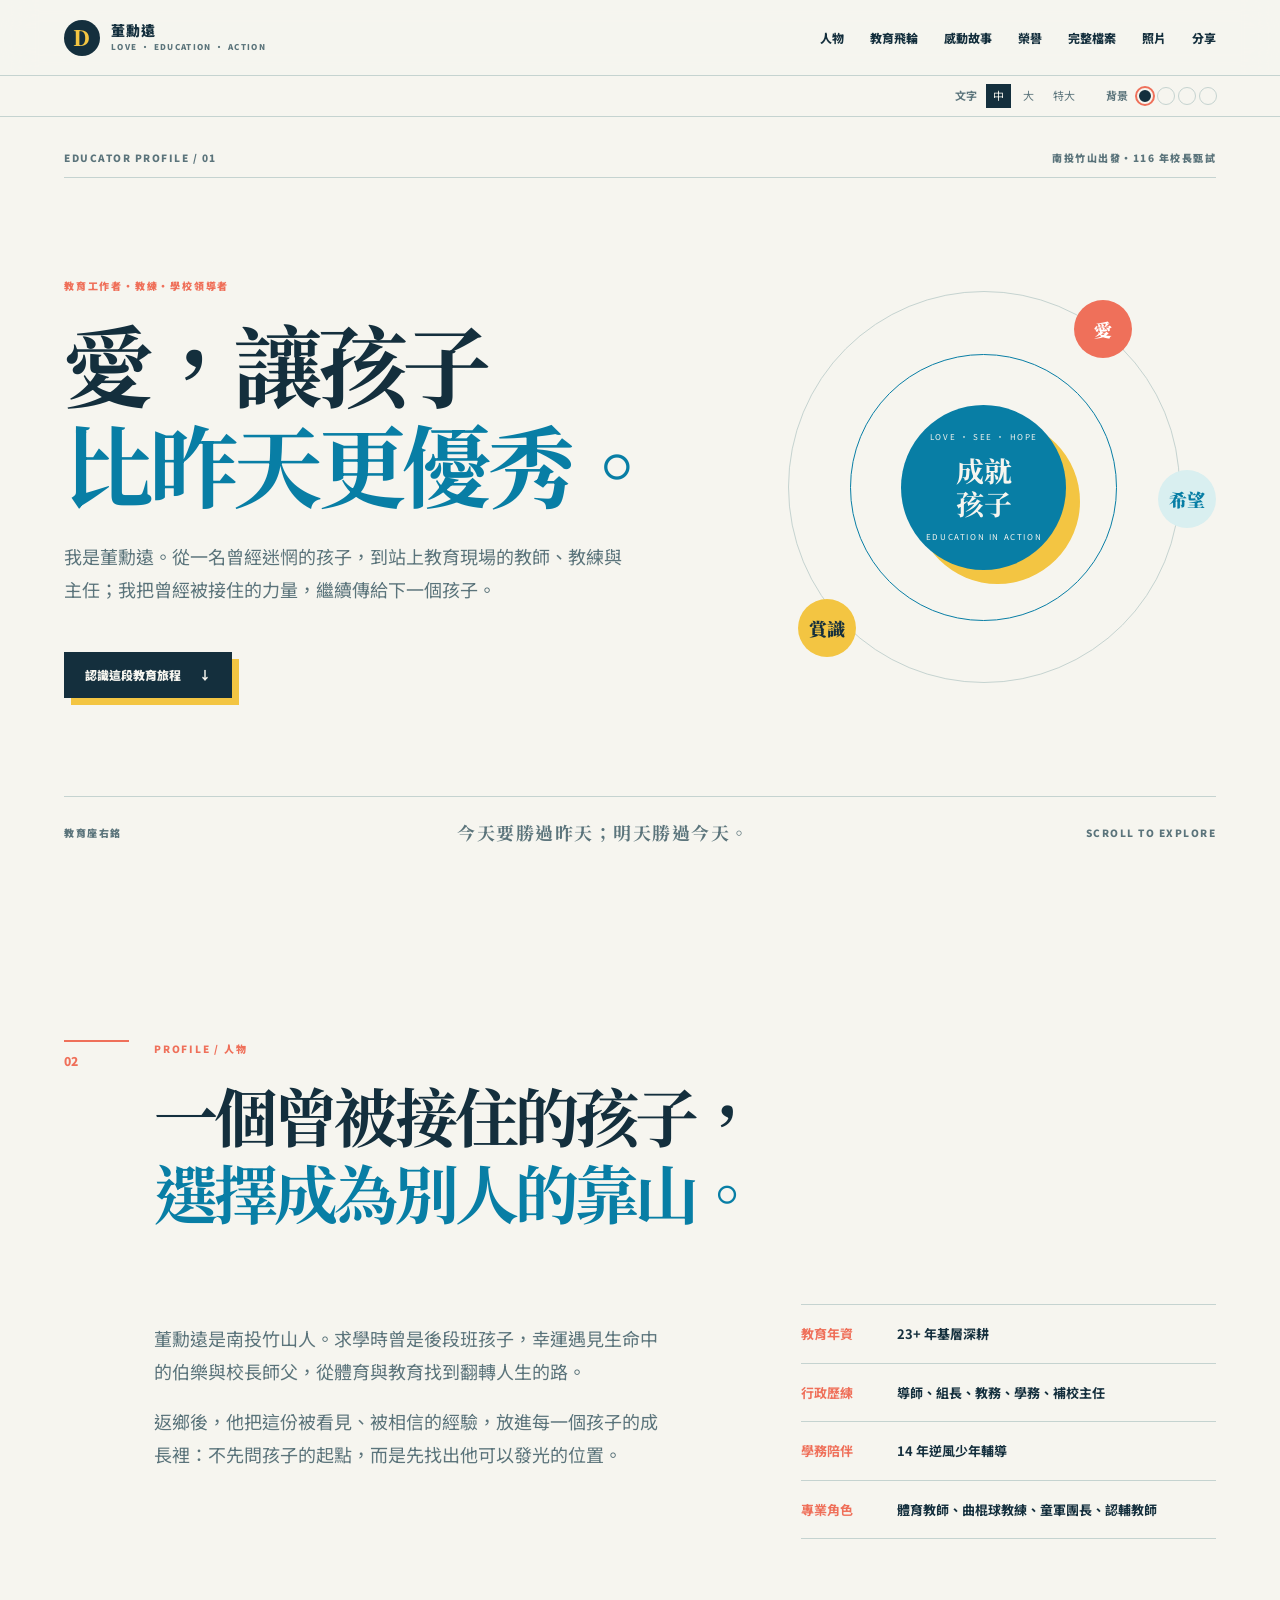
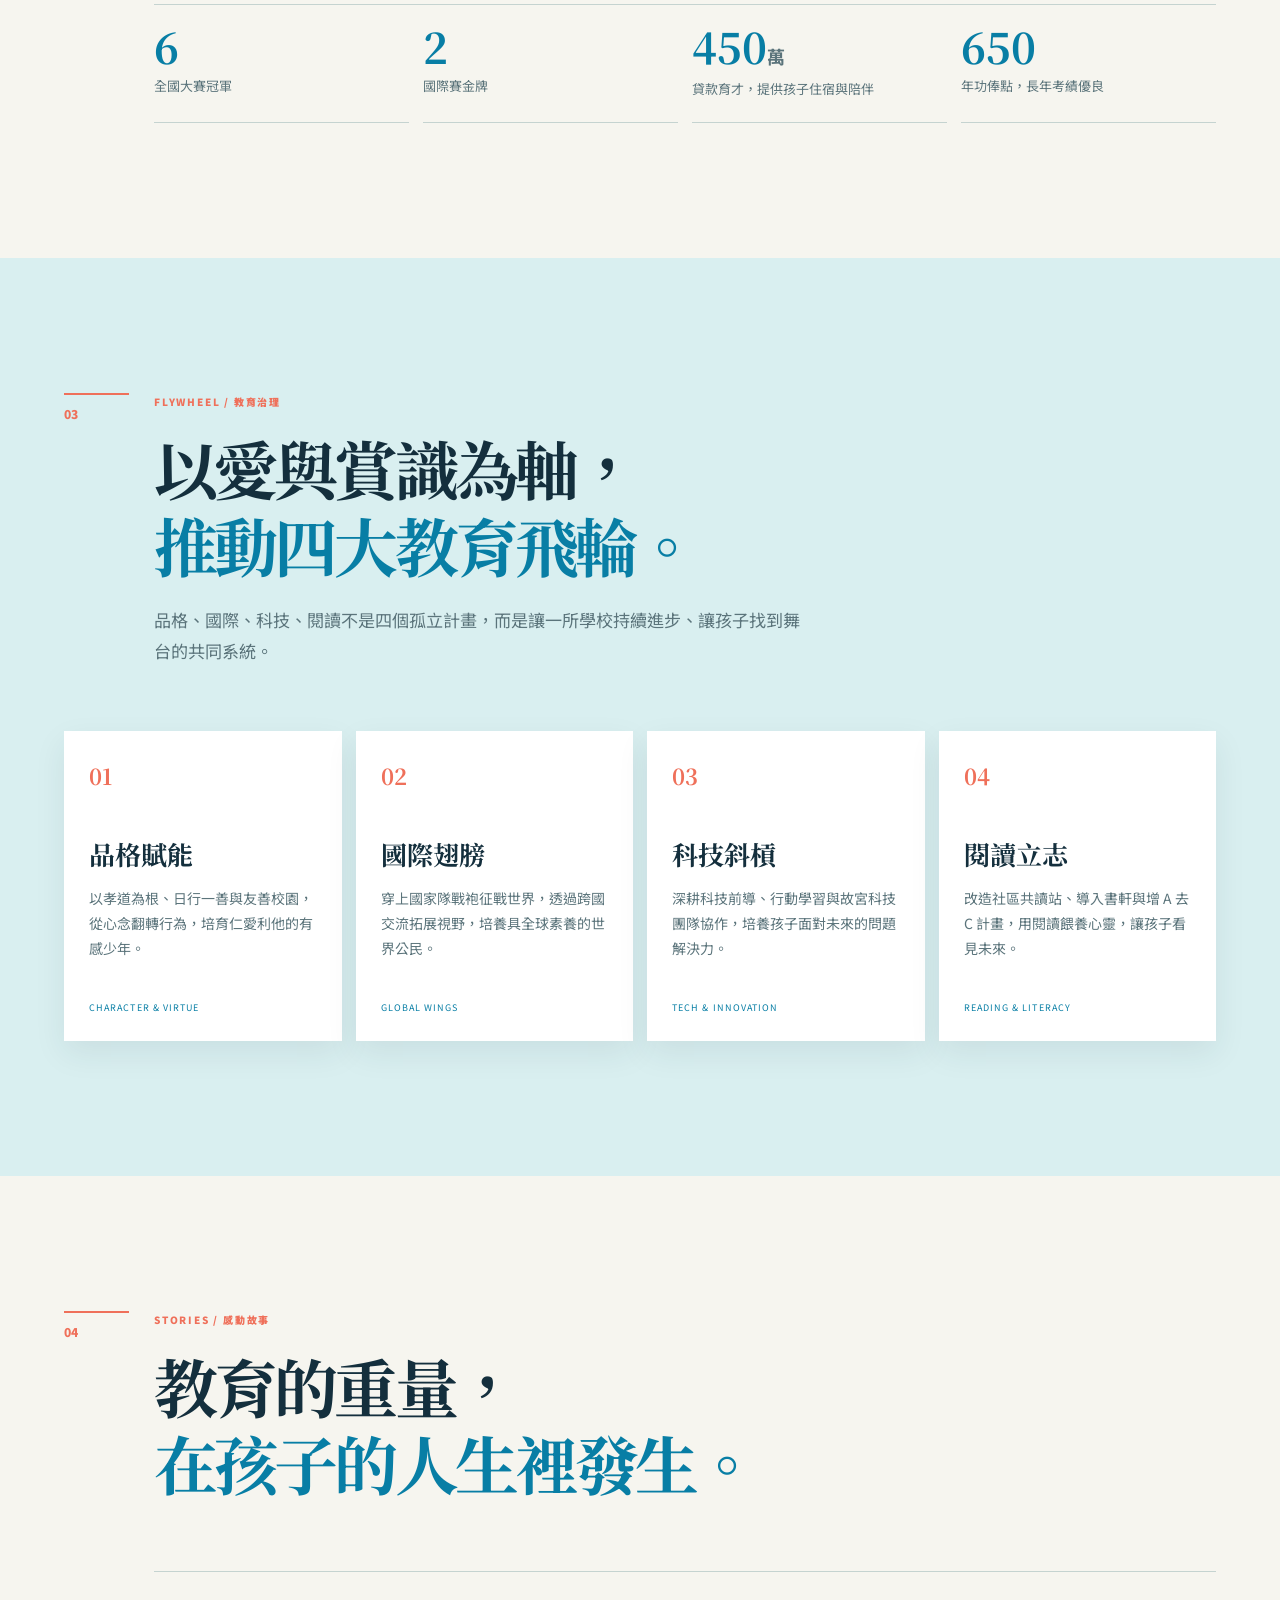
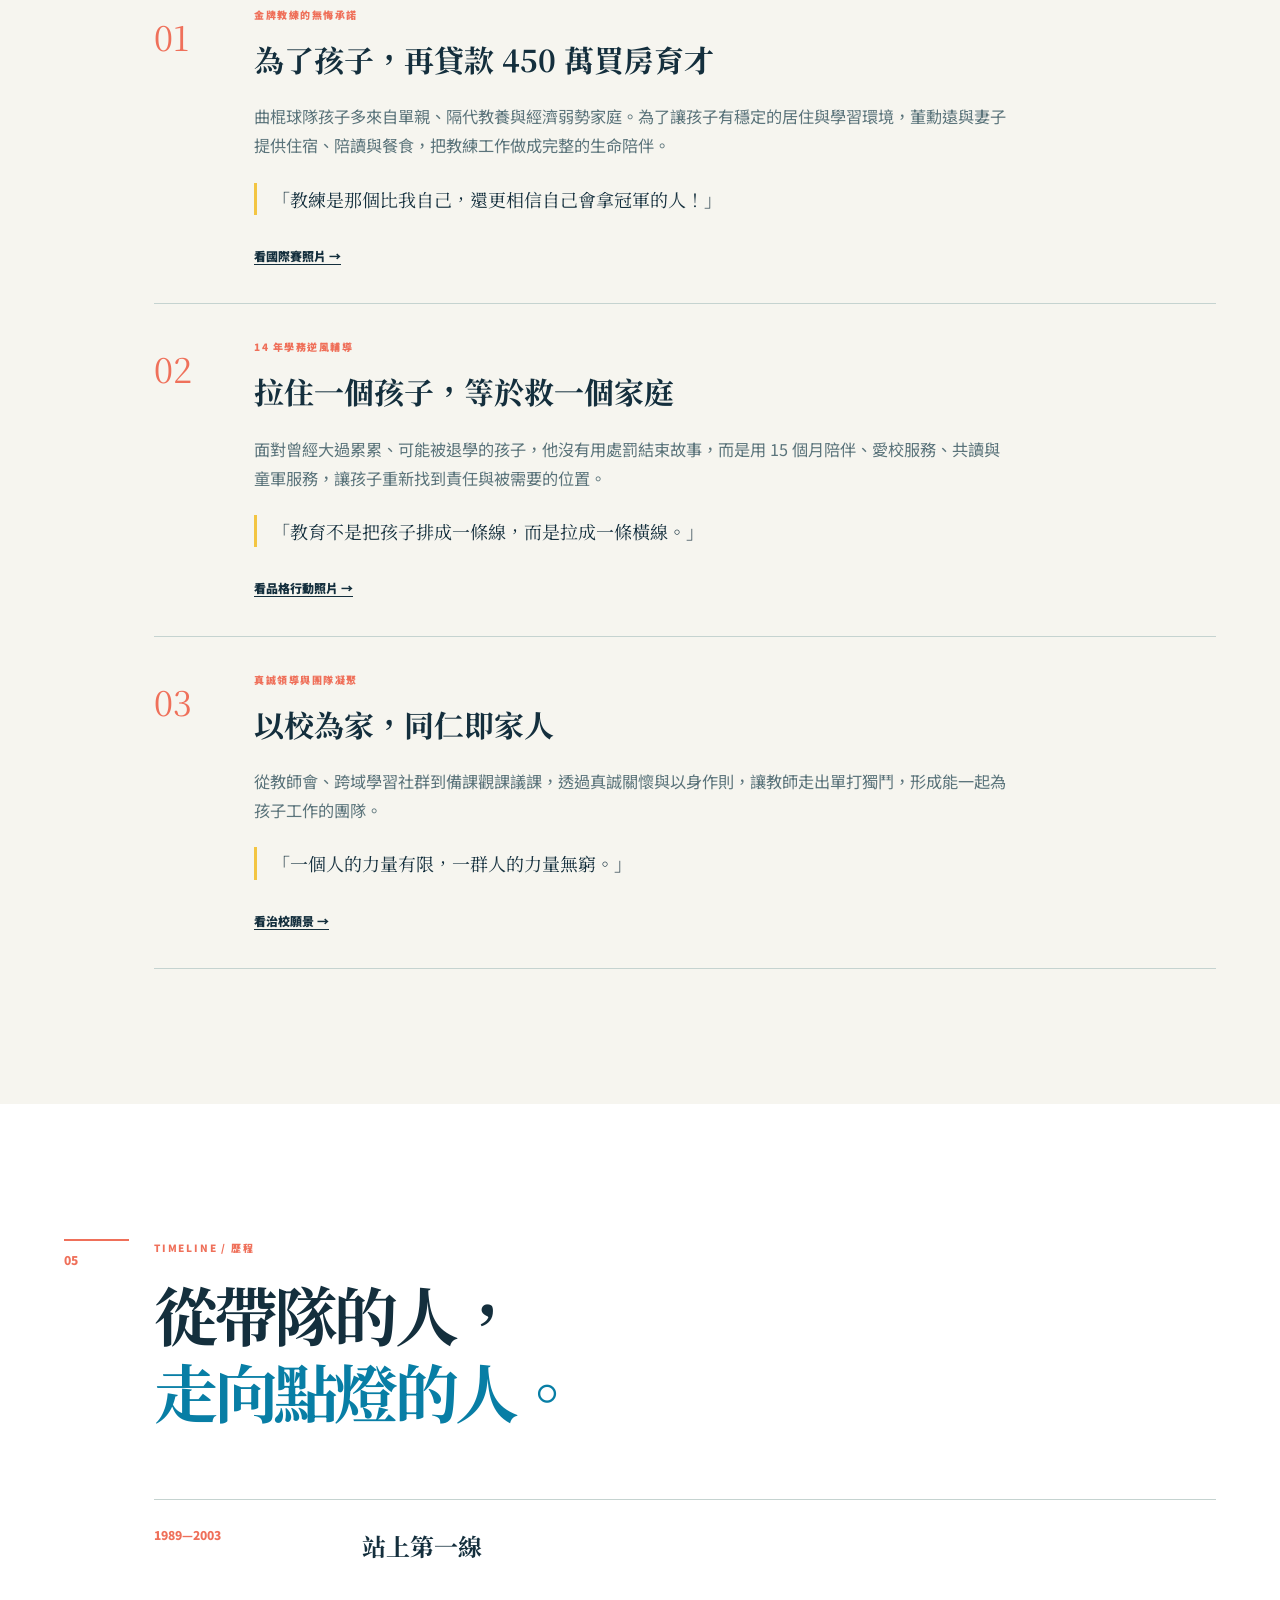
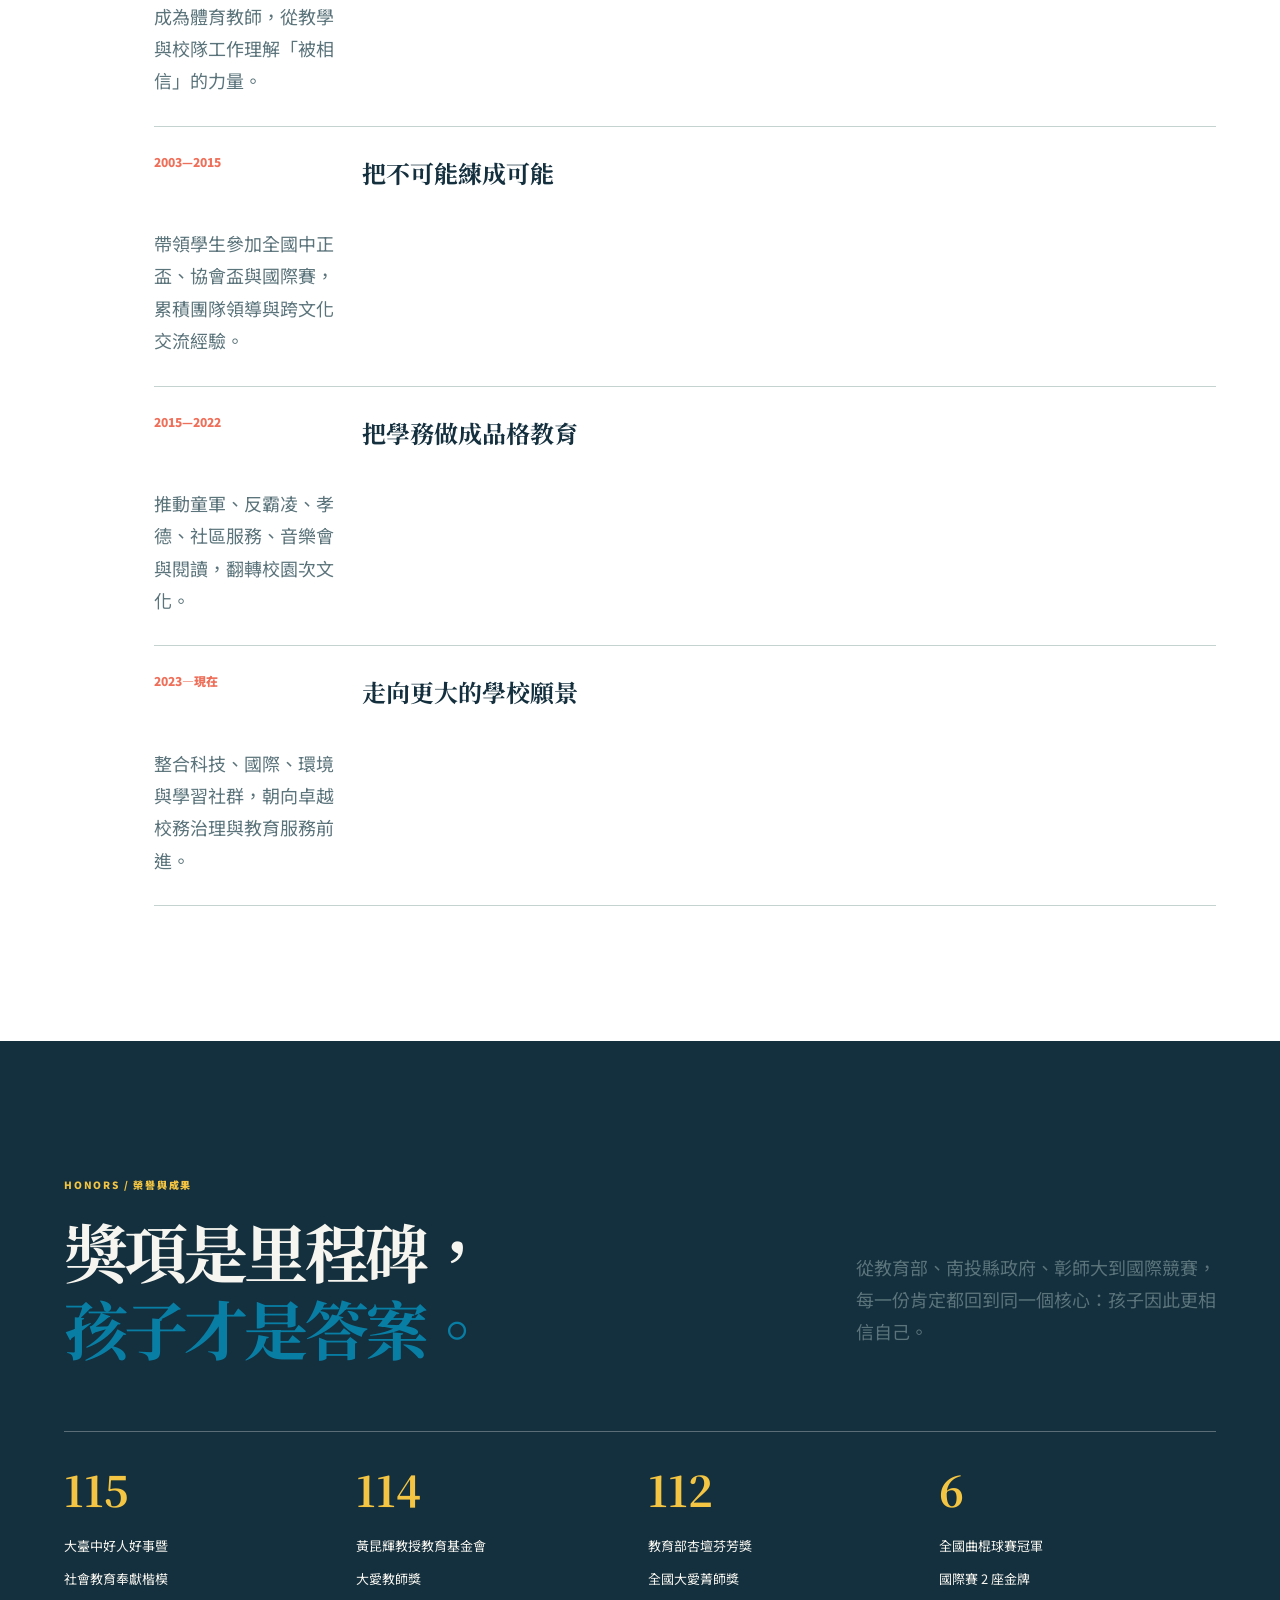
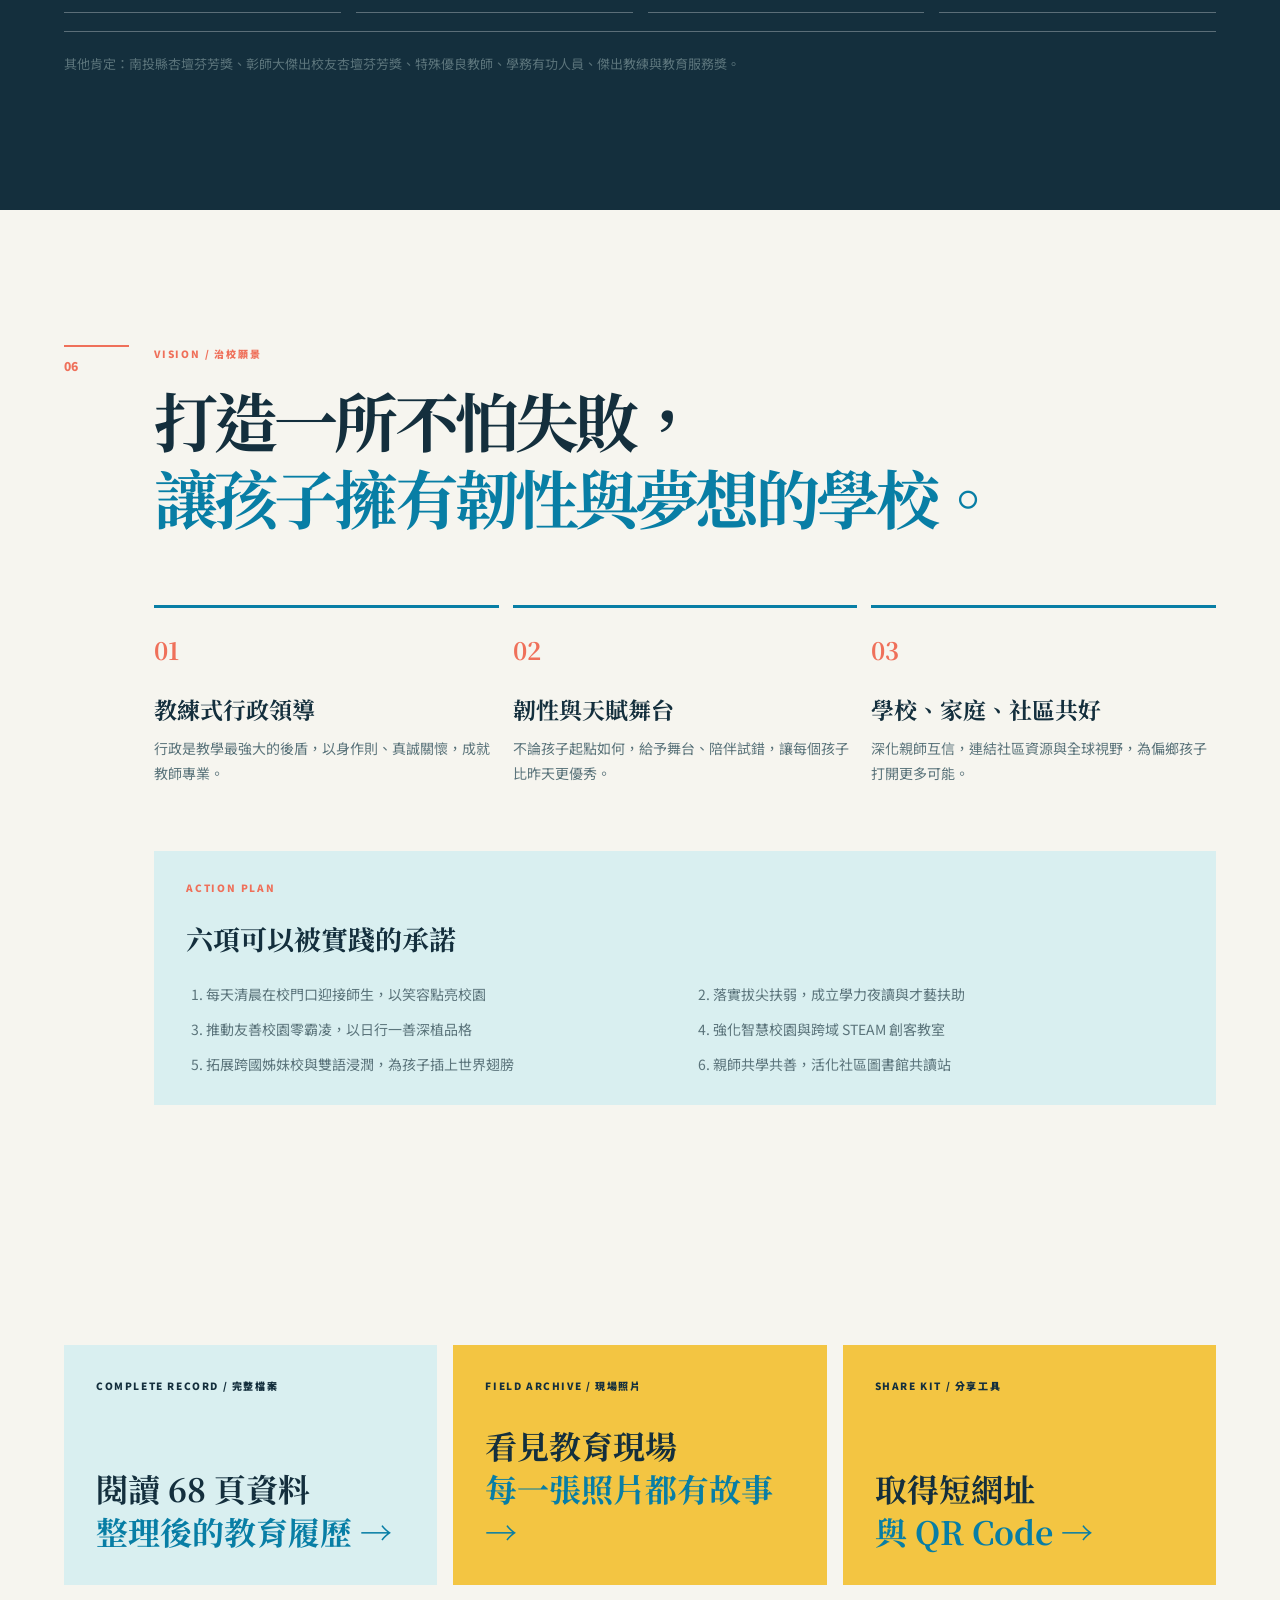
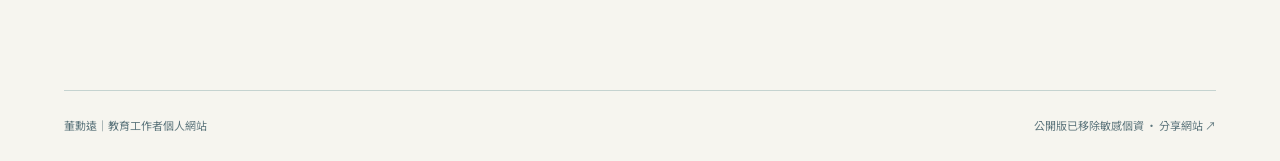
==== commit 510763b8: "Add comprehensive education dossier page" ====
--- a/index.html
+++ b/index.html
@@ -8,7 +8,7 @@
   <link href="https://fonts.googleapis.com/css2?family=Noto+Sans+TC:wght@400;500;600;700;800;900&family=Noto+Serif+TC:wght@700;900&display=swap" rel="stylesheet"><link rel="stylesheet" href="css/style.css">
 </head>
 <body data-theme="light" data-size="medium">
-  <header class="topbar"><a class="brand" href="#top"><span class="mark">D</span><span>董勳遠<small>LOVE · EDUCATION · ACTION</small></span></a><nav class="nav"><a href="#profile">人物</a><a href="#flywheel">教育飛輪</a><a href="#stories">感動故事</a><a href="#honors">榮譽</a><a href="photos.html">照片</a><a href="share.html">分享</a></nav><button class="menu" aria-label="開啟選單" aria-expanded="false">☰</button></header>
+  <header class="topbar"><a class="brand" href="#top"><span class="mark">D</span><span>董勳遠<small>LOVE · EDUCATION · ACTION</small></span></a><nav class="nav"><a href="#profile">人物</a><a href="#flywheel">教育飛輪</a><a href="#stories">感動故事</a><a href="#honors">榮譽</a><a href="record.html">完整檔案</a><a href="photos.html">照片</a><a href="share.html">分享</a></nav><button class="menu" aria-label="開啟選單" aria-expanded="false">☰</button></header>
   <section class="controls" aria-label="顯示設定"><div><b>文字</b><button data-size="medium" aria-pressed="true">中</button><button data-size="large" aria-pressed="false">大</button><button data-size="xlarge" aria-pressed="false">特大</button></div><div><b>背景</b><button class="theme light" data-theme="light" aria-label="淺色背景" aria-pressed="true"></button><button class="theme dark" data-theme="dark" aria-label="深色背景" aria-pressed="false"></button><button class="theme green" data-theme="green" aria-label="綠色背景" aria-pressed="false"></button><button class="theme blue" data-theme="blue" aria-label="藍色背景" aria-pressed="false"></button></div></section>
   <main id="top">
     <section class="hero wrap"><div class="hero-kicker"><span>EDUCATOR PROFILE / 01</span><span>南投竹山出發・116 年校長甄試</span></div><div class="hero-layout"><div class="hero-copy"><p class="eyebrow">教育工作者・教練・學校領導者</p><h1>愛，讓孩子<br><em>比昨天更優秀。</em></h1><p class="lead">我是董勳遠。從一名曾經迷惘的孩子，到站上教育現場的教師、教練與主任；我把曾經被接住的力量，繼續傳給下一個孩子。</p><a class="cta" href="#profile">認識這段教育旅程 <span>↓</span></a></div><div class="hero-map"><div class="map-core"><small>LOVE · SEE · HOPE</small><strong>成就<br>孩子</strong><small>EDUCATION IN ACTION</small></div><i class="orb orb-love">愛</i><i class="orb orb-see">賞識</i><i class="orb orb-hope">希望</i></div></div><div class="hero-foot"><span>教育座右銘</span><strong>今天要勝過昨天；明天勝過今天。</strong><span>SCROLL TO EXPLORE</span></div></section>
@@ -25,6 +25,6 @@
 
     <section id="vision" class="section wrap"><div class="section-title"><span>06</span><div><p class="eyebrow">VISION / 治校願景</p><h2>打造一所不怕失敗，<br><em>讓孩子擁有韌性與夢想的學校。</em></h2></div></div><div class="vision-grid"><div><b>01</b><h3>教練式行政領導</h3><p>行政是教學最強大的後盾，以身作則、真誠關懷，成就教師專業。</p></div><div><b>02</b><h3>韌性與天賦舞台</h3><p>不論孩子起點如何，給予舞台、陪伴試錯，讓每個孩子比昨天更優秀。</p></div><div><b>03</b><h3>學校、家庭、社區共好</h3><p>深化親師互信，連結社區資源與全球視野，為偏鄉孩子打開更多可能。</p></div></div><div class="commitment"><p class="eyebrow">ACTION PLAN</p><h3>六項可以被實踐的承諾</h3><ol><li>每天清晨在校門口迎接師生，以笑容點亮校園</li><li>落實拔尖扶弱，成立學力夜讀與才藝扶助</li><li>推動友善校園零霸凌，以日行一善深植品格</li><li>強化智慧校園與跨域 STEAM 創客教室</li><li>拓展跨國姊妹校與雙語浸潤，為孩子插上世界翅膀</li><li>親師共學共善，活化社區圖書館共讀站</li></ol></div></section>
 
-    <section class="next wrap"><a href="photos.html"><span>FIELD ARCHIVE / 現場照片</span><strong>看見教育現場<br><em>每一張照片都有故事 →</em></strong></a><a href="share.html"><span>SHARE KIT / 分享工具</span><strong>取得短網址<br><em>與 QR Code →</em></strong></a></section>
+    <section class="next wrap"><a href="record.html"><span>COMPLETE RECORD / 完整檔案</span><strong>閱讀 68 頁資料<br><em>整理後的教育履歷 →</em></strong></a><a href="photos.html"><span>FIELD ARCHIVE / 現場照片</span><strong>看見教育現場<br><em>每一張照片都有故事 →</em></strong></a><a href="share.html"><span>SHARE KIT / 分享工具</span><strong>取得短網址<br><em>與 QR Code →</em></strong></a></section>
   </main><footer class="footer wrap"><span>董勳遠｜教育工作者個人網站</span><span>公開版已移除敏感個資 · <a href="share.html">分享網站 ↗</a></span></footer><script src="js/app.js"></script>
 </body></html>
--- a/css/style.css
+++ b/css/style.css
@@ -34,4 +34,5 @@
 .commitment{margin-left:90px;background:var(--soft);padding:28px 32px}
 .commitment h3{font-family:var(--serif);font-size:27px;margin:0 0 18px}
 .commitment ol{display:grid;grid-template-columns:1fr 1fr;gap:10px 35px;margin:0;padding-left:20px;color:var(--muted);font-size:14px}
+.next{grid-template-columns:repeat(3,1fr)}
 @media(max-width:760px){.number-strip{grid-template-columns:repeat(2,1fr);margin-left:54px;margin-top:45px}.flywheel-grid{grid-template-columns:1fr 1fr;margin-top:45px}.flywheel-grid article{min-height:290px}.story-list{margin-left:54px}.story-list article{grid-template-columns:45px 1fr;gap:8px}.story-list h3{font-size:23px}.vision-grid{grid-template-columns:1fr;margin-left:54px;margin-top:45px}.commitment{margin-left:54px;padding:22px}.commitment ol{grid-template-columns:1fr}}
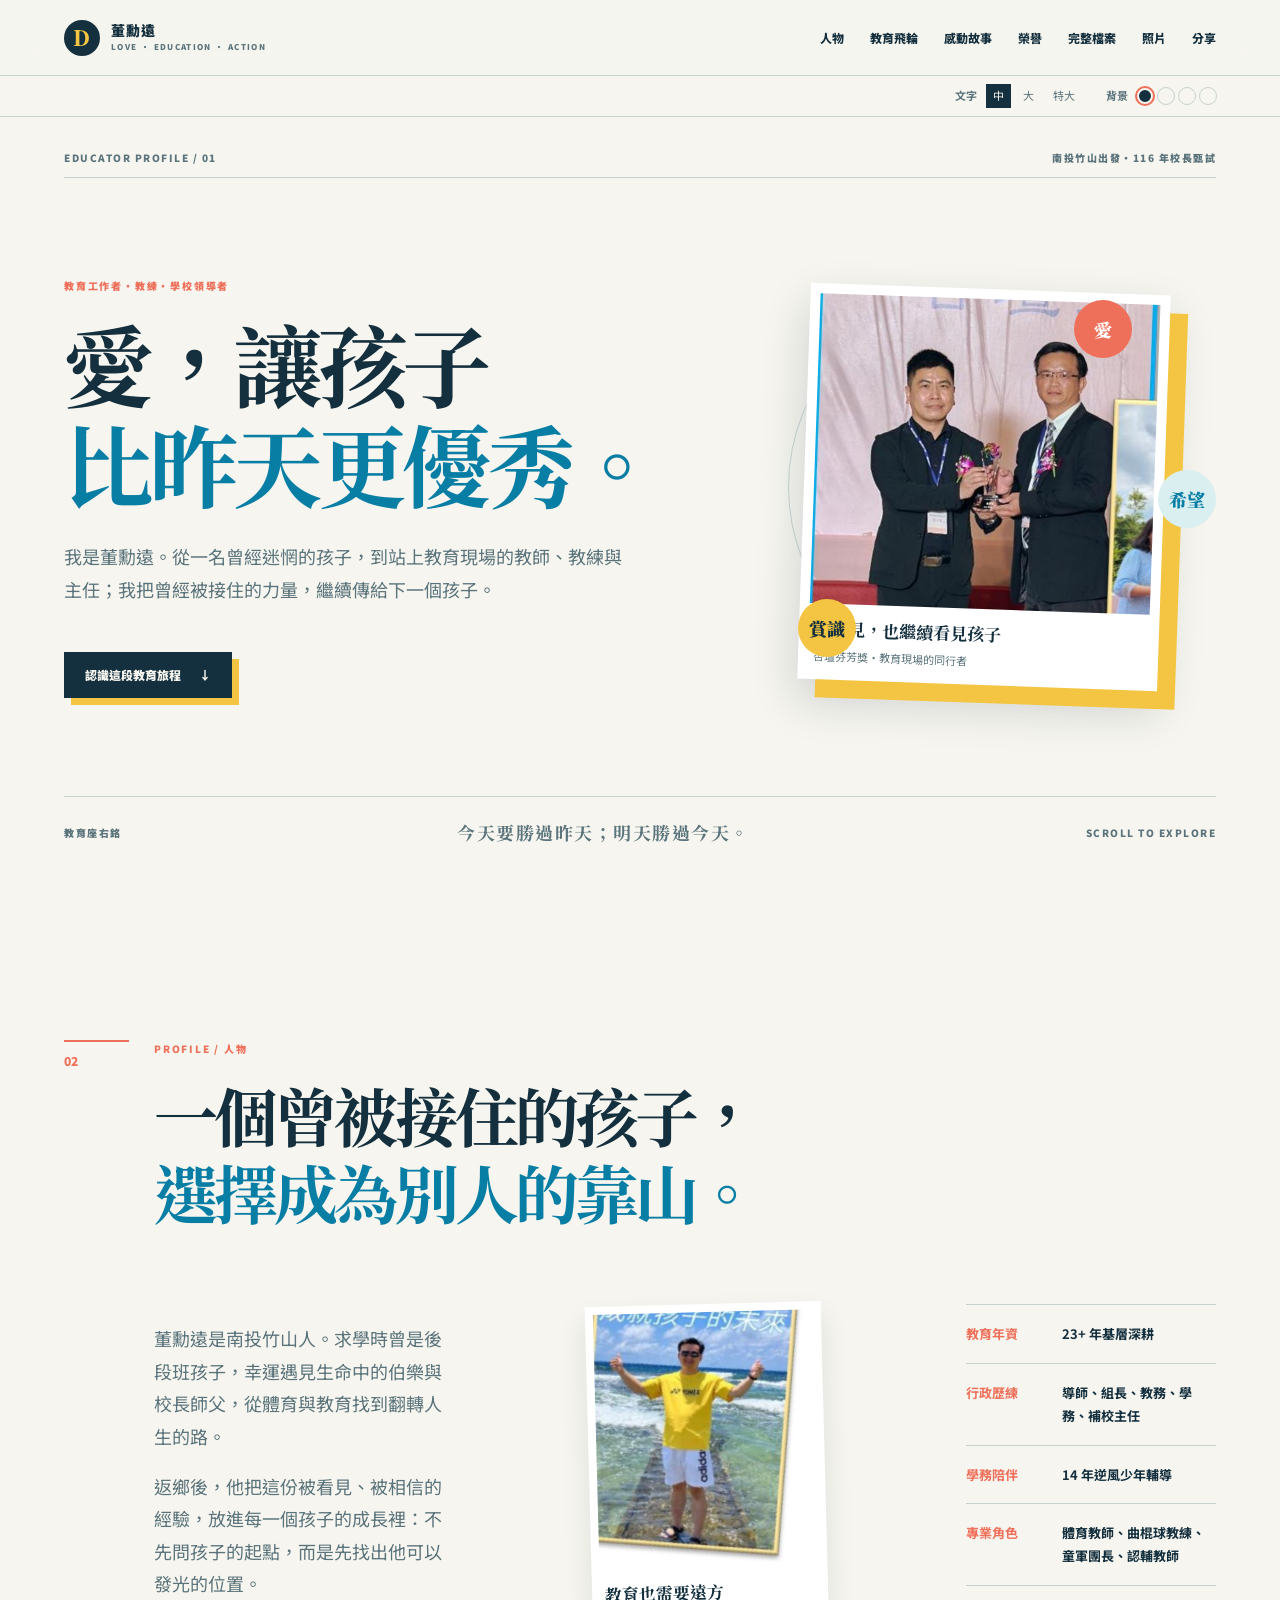
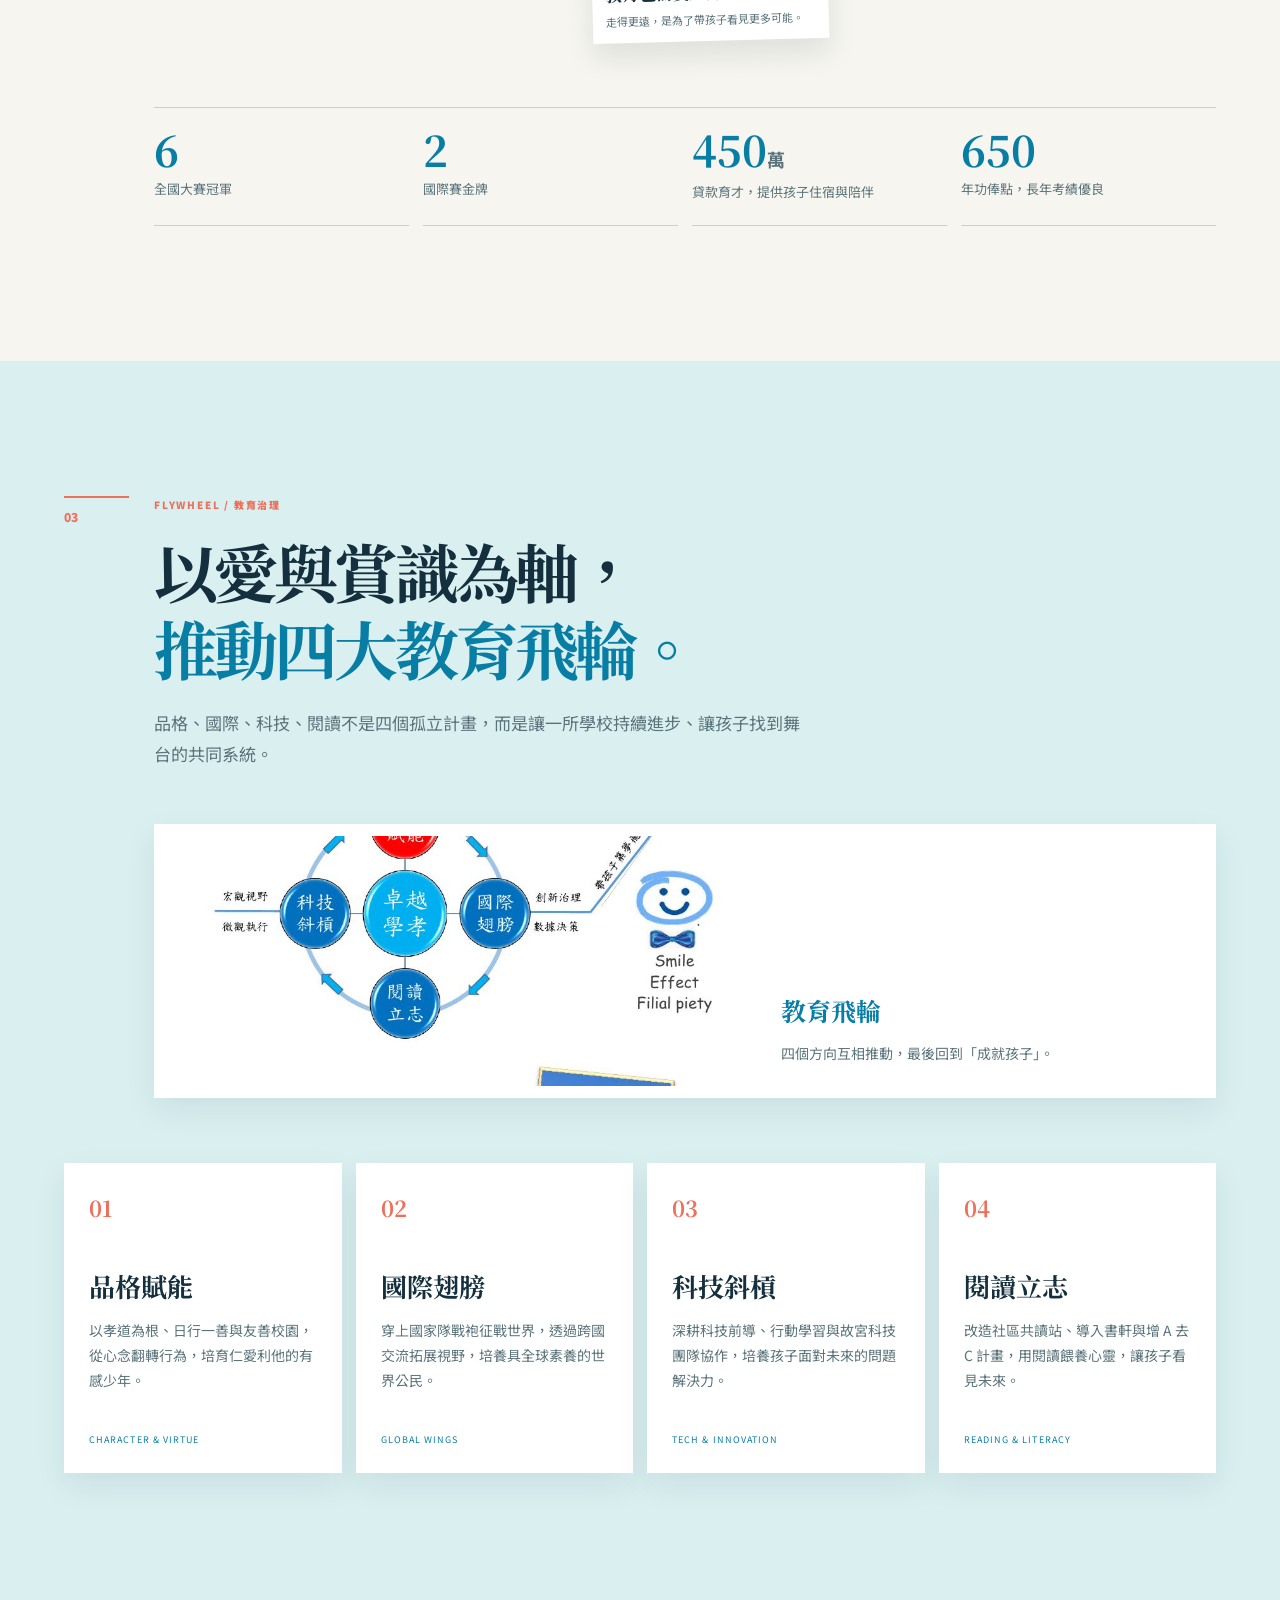
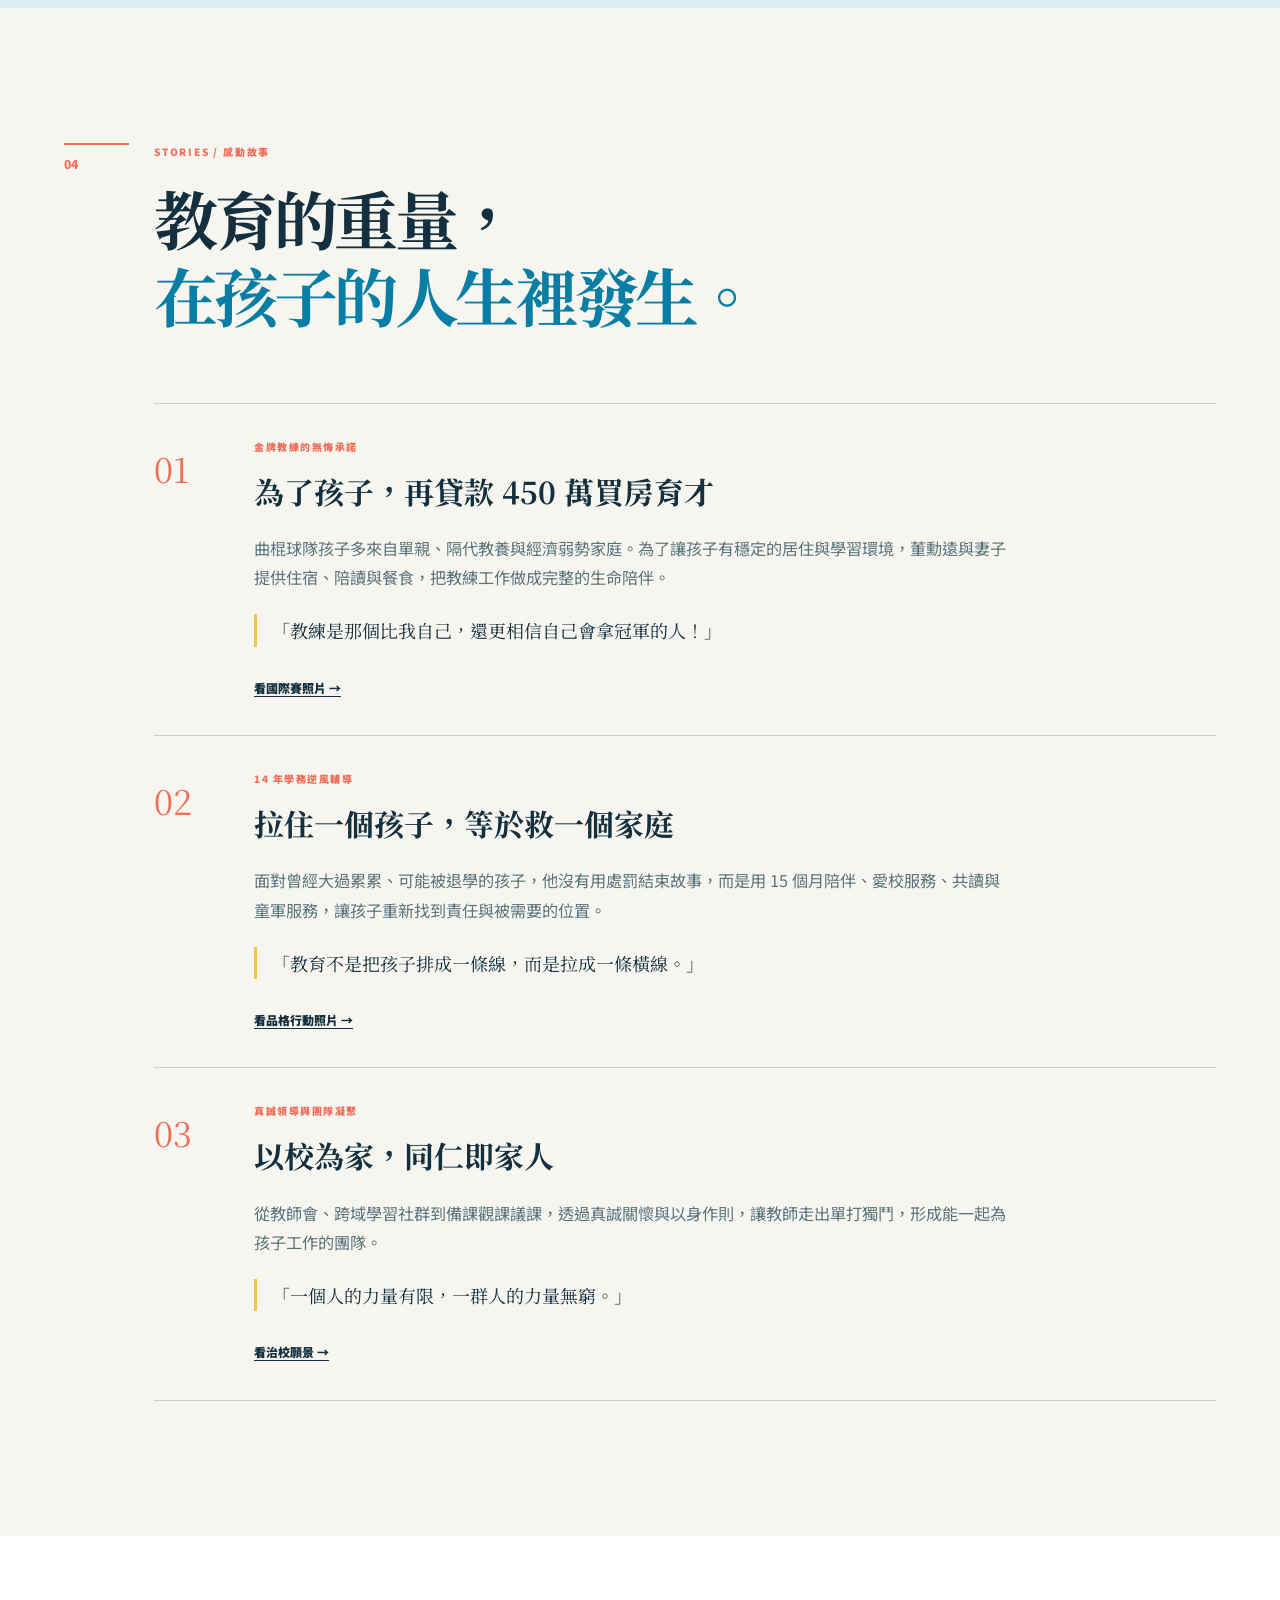
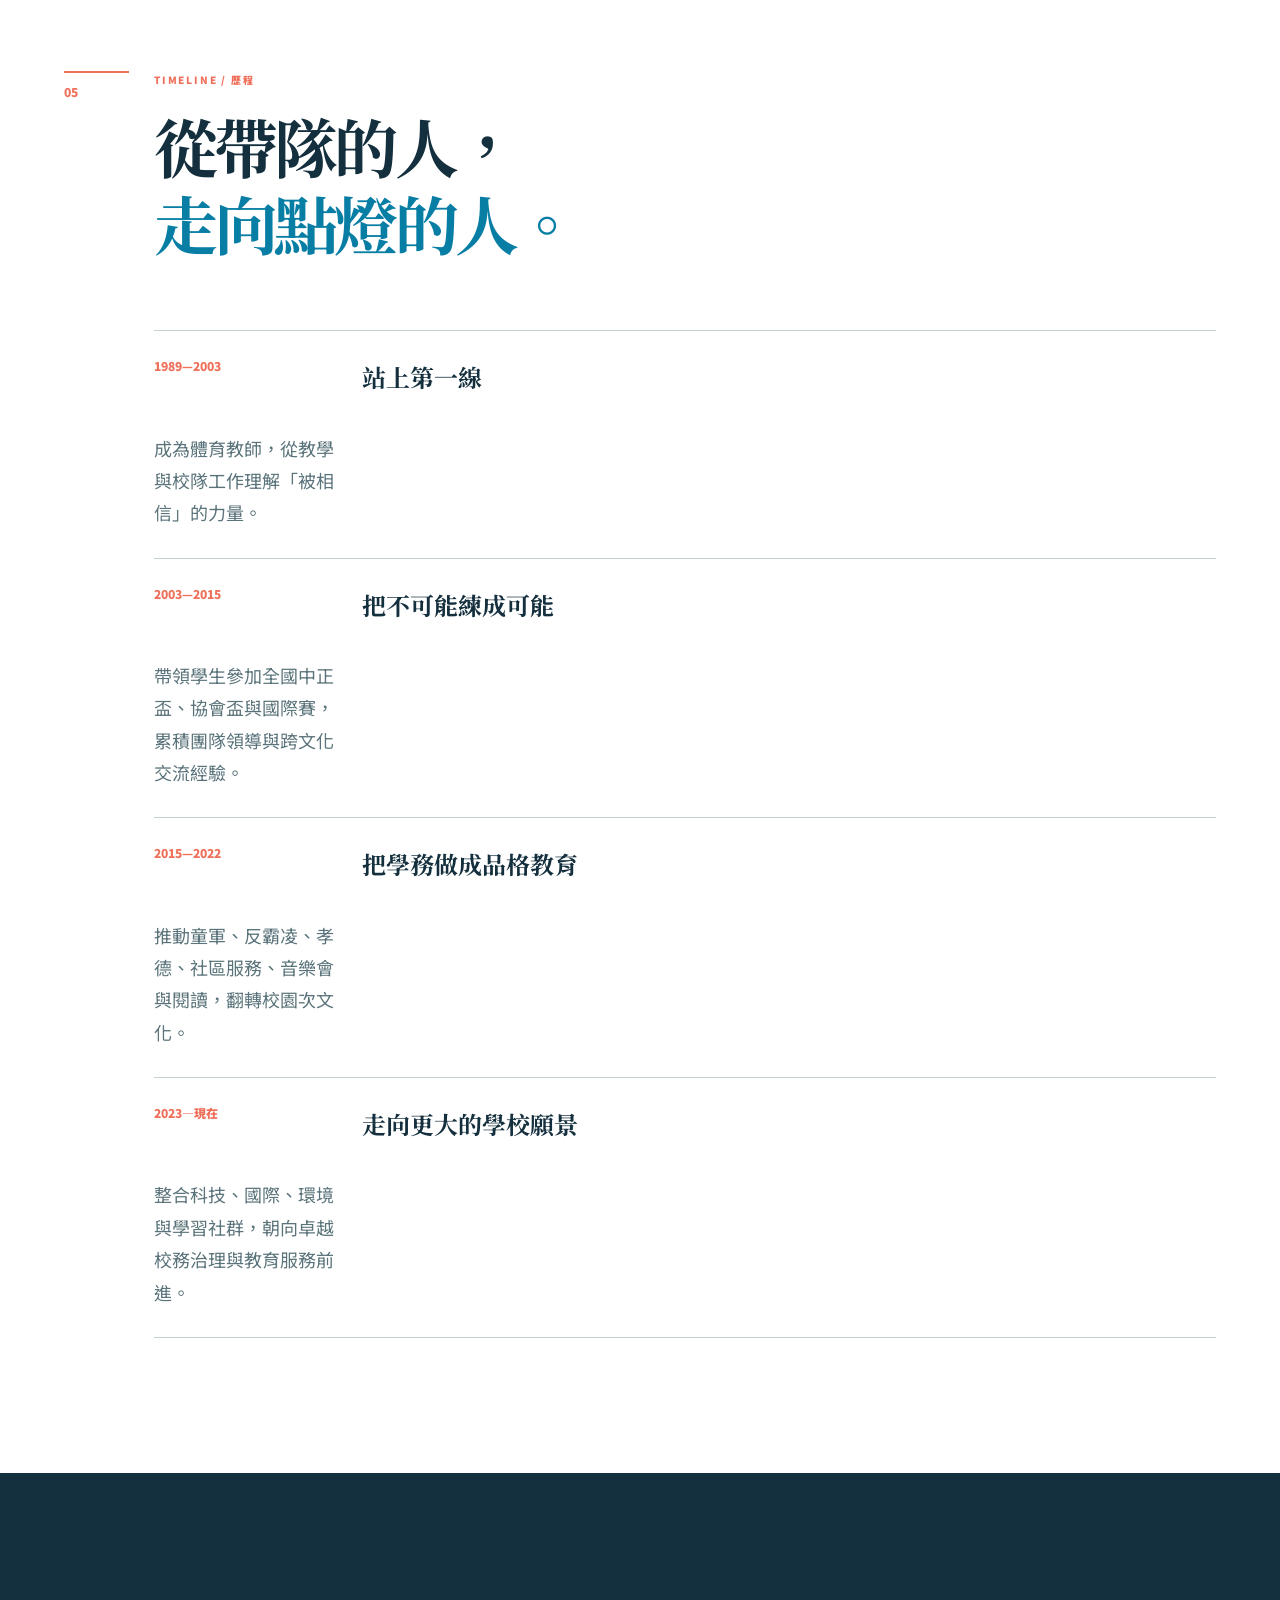
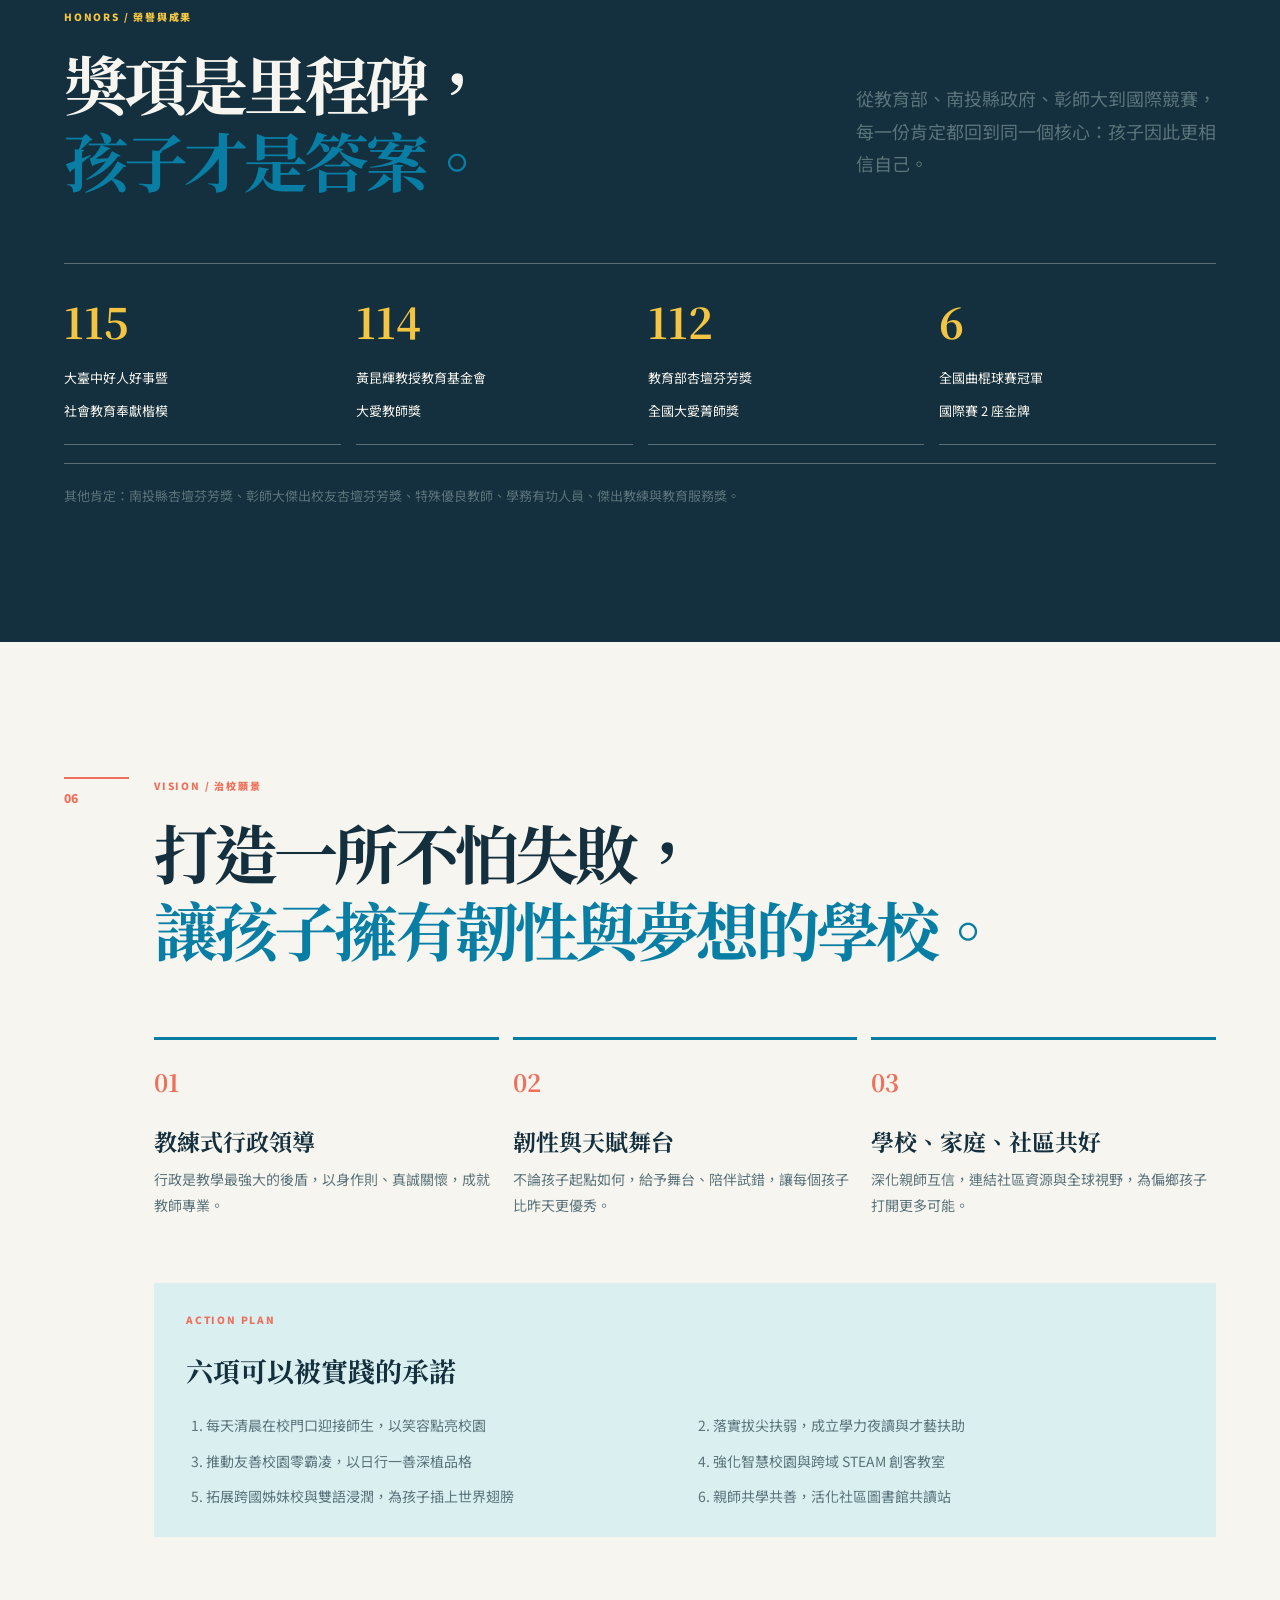
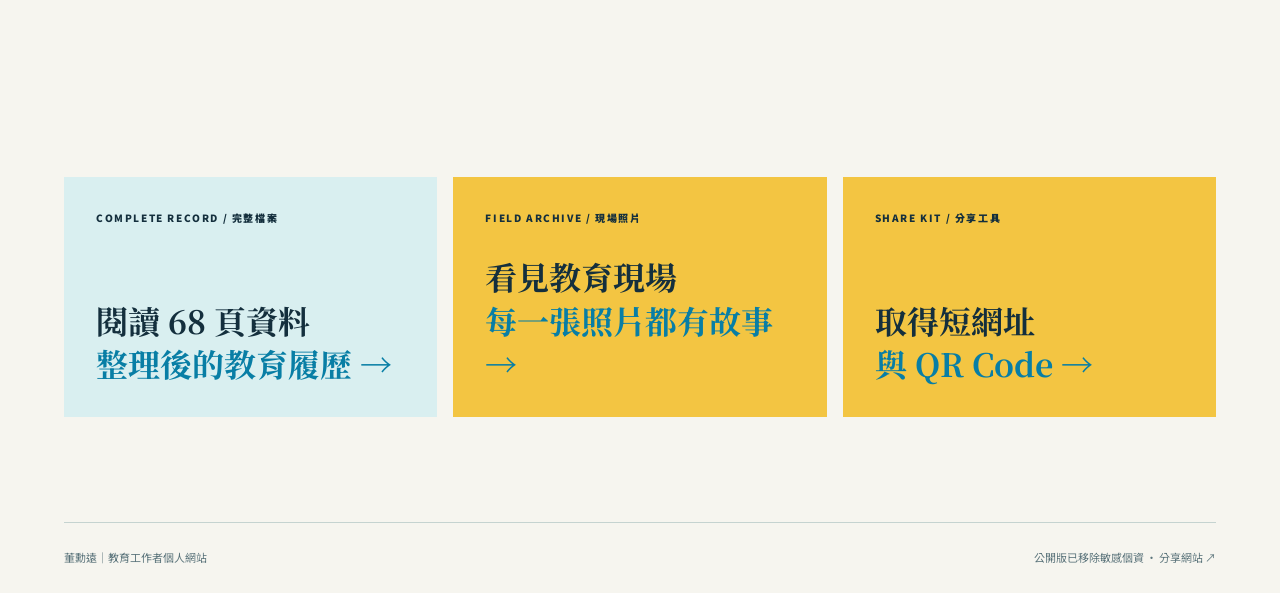
==== commit 4642ebff: "Add personal photo storytelling across site" ====
--- a/index.html
+++ b/index.html
@@ -11,11 +11,11 @@
   <header class="topbar"><a class="brand" href="#top"><span class="mark">D</span><span>董勳遠<small>LOVE · EDUCATION · ACTION</small></span></a><nav class="nav"><a href="#profile">人物</a><a href="#flywheel">教育飛輪</a><a href="#stories">感動故事</a><a href="#honors">榮譽</a><a href="record.html">完整檔案</a><a href="photos.html">照片</a><a href="share.html">分享</a></nav><button class="menu" aria-label="開啟選單" aria-expanded="false">☰</button></header>
   <section class="controls" aria-label="顯示設定"><div><b>文字</b><button data-size="medium" aria-pressed="true">中</button><button data-size="large" aria-pressed="false">大</button><button data-size="xlarge" aria-pressed="false">特大</button></div><div><b>背景</b><button class="theme light" data-theme="light" aria-label="淺色背景" aria-pressed="true"></button><button class="theme dark" data-theme="dark" aria-label="深色背景" aria-pressed="false"></button><button class="theme green" data-theme="green" aria-label="綠色背景" aria-pressed="false"></button><button class="theme blue" data-theme="blue" aria-label="藍色背景" aria-pressed="false"></button></div></section>
   <main id="top">
-    <section class="hero wrap"><div class="hero-kicker"><span>EDUCATOR PROFILE / 01</span><span>南投竹山出發・116 年校長甄試</span></div><div class="hero-layout"><div class="hero-copy"><p class="eyebrow">教育工作者・教練・學校領導者</p><h1>愛，讓孩子<br><em>比昨天更優秀。</em></h1><p class="lead">我是董勳遠。從一名曾經迷惘的孩子，到站上教育現場的教師、教練與主任；我把曾經被接住的力量，繼續傳給下一個孩子。</p><a class="cta" href="#profile">認識這段教育旅程 <span>↓</span></a></div><div class="hero-map"><div class="map-core"><small>LOVE · SEE · HOPE</small><strong>成就<br>孩子</strong><small>EDUCATION IN ACTION</small></div><i class="orb orb-love">愛</i><i class="orb orb-see">賞識</i><i class="orb orb-hope">希望</i></div></div><div class="hero-foot"><span>教育座右銘</span><strong>今天要勝過昨天；明天勝過今天。</strong><span>SCROLL TO EXPLORE</span></div></section>
+    <section class="hero wrap"><div class="hero-kicker"><span>EDUCATOR PROFILE / 01</span><span>南投竹山出發・116 年校長甄試</span></div><div class="hero-layout"><div class="hero-copy"><p class="eyebrow">教育工作者・教練・學校領導者</p><h1>愛，讓孩子<br><em>比昨天更優秀。</em></h1><p class="lead">我是董勳遠。從一名曾經迷惘的孩子，到站上教育現場的教師、教練與主任；我把曾經被接住的力量，繼續傳給下一個孩子。</p><a class="cta" href="#profile">認識這段教育旅程 <span>↓</span></a></div><div class="hero-map"><figure class="hero-photo"><img src="images/photos/profile-award.jpg" alt="董勳遠接受教育部杏壇芬芳獎" fetchpriority="high"><figcaption><b>被看見，也繼續看見孩子</b><span>杏壇芬芳獎・教育現場的同行者</span></figcaption></figure><i class="orb orb-love">愛</i><i class="orb orb-see">賞識</i><i class="orb orb-hope">希望</i></div></div><div class="hero-foot"><span>教育座右銘</span><strong>今天要勝過昨天；明天勝過今天。</strong><span>SCROLL TO EXPLORE</span></div></section>
 
-    <section id="profile" class="section wrap"><div class="section-title"><span>02</span><div><p class="eyebrow">PROFILE / 人物</p><h2>一個曾被接住的孩子，<br><em>選擇成為別人的靠山。</em></h2></div></div><div class="profile-grid"><div class="statement"><p>董勳遠是南投竹山人。求學時曾是後段班孩子，幸運遇見生命中的伯樂與校長師父，從體育與教育找到翻轉人生的路。</p><p>返鄉後，他把這份被看見、被相信的經驗，放進每一個孩子的成長裡：不先問孩子的起點，而是先找出他可以發光的位置。</p></div><div class="facts"><div><b>教育年資</b><span><strong>23+</strong> 年基層深耕</span></div><div><b>行政歷練</b><span>導師、組長、教務、學務、補校主任</span></div><div><b>學務陪伴</b><span><strong>14</strong> 年逆風少年輔導</span></div><div><b>專業角色</b><span>體育教師、曲棍球教練、童軍團長、認輔教師</span></div></div></div><div class="number-strip"><div><strong>6</strong><span>全國大賽冠軍</span></div><div><strong>2</strong><span>國際賽金牌</span></div><div><strong>450<span>萬</span></strong><span>貸款育才，提供孩子住宿與陪伴</span></div><div><strong>650</strong><span>年功俸點，長年考績優良</span></div></div></section>
+    <section id="profile" class="section wrap"><div class="section-title"><span>02</span><div><p class="eyebrow">PROFILE / 人物</p><h2>一個曾被接住的孩子，<br><em>選擇成為別人的靠山。</em></h2></div></div><div class="profile-grid"><div class="statement"><p>董勳遠是南投竹山人。求學時曾是後段班孩子，幸運遇見生命中的伯樂與校長師父，從體育與教育找到翻轉人生的路。</p><p>返鄉後，他把這份被看見、被相信的經驗，放進每一個孩子的成長裡：不先問孩子的起點，而是先找出他可以發光的位置。</p></div><figure class="profile-photo"><img src="images/photos/profile-beach.jpg" alt="董勳遠在海邊思考教育的方向" loading="lazy"><figcaption><b>教育也需要遠方</b><span>走得更遠，是為了帶孩子看見更多可能。</span></figcaption></figure><div class="facts"><div><b>教育年資</b><span><strong>23+</strong> 年基層深耕</span></div><div><b>行政歷練</b><span>導師、組長、教務、學務、補校主任</span></div><div><b>學務陪伴</b><span><strong>14</strong> 年逆風少年輔導</span></div><div><b>專業角色</b><span>體育教師、曲棍球教練、童軍團長、認輔教師</span></div></div></div><div class="number-strip"><div><strong>6</strong><span>全國大賽冠軍</span></div><div><strong>2</strong><span>國際賽金牌</span></div><div><strong>450<span>萬</span></strong><span>貸款育才，提供孩子住宿與陪伴</span></div><div><strong>650</strong><span>年功俸點，長年考績優良</span></div></div></section>
 
-    <section id="flywheel" class="flywheel"><div class="wrap section"><div class="section-title"><span>03</span><div><p class="eyebrow">FLYWHEEL / 教育治理</p><h2>以愛與賞識為軸，<br><em>推動四大教育飛輪。</em></h2><p class="section-desc">品格、國際、科技、閱讀不是四個孤立計畫，而是讓一所學校持續進步、讓孩子找到舞台的共同系統。</p></div></div><div class="flywheel-grid"><article><b>01</b><h3>品格賦能</h3><p>以孝道為根、日行一善與友善校園，從心念翻轉行為，培育仁愛利他的有感少年。</p><span>CHARACTER & VIRTUE</span></article><article><b>02</b><h3>國際翅膀</h3><p>穿上國家隊戰袍征戰世界，透過跨國交流拓展視野，培養具全球素養的世界公民。</p><span>GLOBAL WINGS</span></article><article><b>03</b><h3>科技斜槓</h3><p>深耕科技前導、行動學習與故宮科技團隊協作，培養孩子面對未來的問題解決力。</p><span>TECH & INNOVATION</span></article><article><b>04</b><h3>閱讀立志</h3><p>改造社區共讀站、導入書軒與增 A 去 C 計畫，用閱讀餵養心靈，讓孩子看見未來。</p><span>READING & LITERACY</span></article></div></div></section>
+    <section id="flywheel" class="flywheel"><div class="wrap section"><div class="section-title"><span>03</span><div><p class="eyebrow">FLYWHEEL / 教育治理</p><h2>以愛與賞識為軸，<br><em>推動四大教育飛輪。</em></h2><p class="section-desc">品格、國際、科技、閱讀不是四個孤立計畫，而是讓一所學校持續進步、讓孩子找到舞台的共同系統。</p></div></div><div class="feature-image feature-image-wide"><img src="images/page-30.jpg" alt="品格、國際、科技與閱讀組成的教育飛輪" loading="lazy"><div><b>教育飛輪</b><span>四個方向互相推動，最後回到「成就孩子」。</span></div></div><div class="flywheel-grid"><article><b>01</b><h3>品格賦能</h3><p>以孝道為根、日行一善與友善校園，從心念翻轉行為，培育仁愛利他的有感少年。</p><span>CHARACTER & VIRTUE</span></article><article><b>02</b><h3>國際翅膀</h3><p>穿上國家隊戰袍征戰世界，透過跨國交流拓展視野，培養具全球素養的世界公民。</p><span>GLOBAL WINGS</span></article><article><b>03</b><h3>科技斜槓</h3><p>深耕科技前導、行動學習與故宮科技團隊協作，培養孩子面對未來的問題解決力。</p><span>TECH & INNOVATION</span></article><article><b>04</b><h3>閱讀立志</h3><p>改造社區共讀站、導入書軒與增 A 去 C 計畫，用閱讀餵養心靈，讓孩子看見未來。</p><span>READING & LITERACY</span></article></div></div></section>
 
     <section id="stories" class="section wrap"><div class="section-title"><span>04</span><div><p class="eyebrow">STORIES / 感動故事</p><h2>教育的重量，<br><em>在孩子的人生裡發生。</em></h2></div></div><div class="story-list"><article><div class="story-number">01</div><div><p class="story-label">金牌教練的無悔承諾</p><h3>為了孩子，再貸款 450 萬買房育才</h3><p>曲棍球隊孩子多來自單親、隔代教養與經濟弱勢家庭。為了讓孩子有穩定的居住與學習環境，董勳遠與妻子提供住宿、陪讀與餐食，把教練工作做成完整的生命陪伴。</p><blockquote>「教練是那個比我自己，還更相信自己會拿冠軍的人！」</blockquote><a href="photos.html#international">看國際賽照片 →</a></div></article><article><div class="story-number">02</div><div><p class="story-label">14 年學務逆風輔導</p><h3>拉住一個孩子，等於救一個家庭</h3><p>面對曾經大過累累、可能被退學的孩子，他沒有用處罰結束故事，而是用 15 個月陪伴、愛校服務、共讀與童軍服務，讓孩子重新找到責任與被需要的位置。</p><blockquote>「教育不是把孩子排成一條線，而是拉成一條橫線。」</blockquote><a href="photos.html#care">看品格行動照片 →</a></div></article><article><div class="story-number">03</div><div><p class="story-label">真誠領導與團隊凝聚</p><h3>以校為家，同仁即家人</h3><p>從教師會、跨域學習社群到備課觀課議課，透過真誠關懷與以身作則，讓教師走出單打獨鬥，形成能一起為孩子工作的團隊。</p><blockquote>「一個人的力量有限，一群人的力量無窮。」</blockquote><a href="#vision">看治校願景 →</a></div></article></div></section>
 
--- a/css/style.css
+++ b/css/style.css
@@ -36,3 +36,13 @@
 .commitment ol{display:grid;grid-template-columns:1fr 1fr;gap:10px 35px;margin:0;padding-left:20px;color:var(--muted);font-size:14px}
 .next{grid-template-columns:repeat(3,1fr)}
 @media(max-width:760px){.number-strip{grid-template-columns:repeat(2,1fr);margin-left:54px;margin-top:45px}.flywheel-grid{grid-template-columns:1fr 1fr;margin-top:45px}.flywheel-grid article{min-height:290px}.story-list{margin-left:54px}.story-list article{grid-template-columns:45px 1fr;gap:8px}.story-list h3{font-size:23px}.vision-grid{grid-template-columns:1fr;margin-left:54px;margin-top:45px}.commitment{margin-left:54px;padding:22px}.commitment ol{grid-template-columns:1fr}}
+
+/* Editorial image system: photos carry the evidence, captions carry the context. */
+.hero-photo{position:relative;z-index:1;width:min(360px,78vw);margin:0 auto;transform:rotate(2deg);background:var(--surface);padding:10px 10px 14px;box-shadow:18px 18px 0 var(--sun),0 20px 45px rgba(20,47,61,.18)}
+.hero-photo img{display:block;width:100%;height:310px;object-fit:cover;object-position:center 28%}
+.hero-photo figcaption,.profile-photo figcaption{display:flex;flex-direction:column;gap:2px;padding:10px 5px 0}.hero-photo figcaption b,.profile-photo figcaption b{font-family:var(--serif);font-size:17px}.hero-photo figcaption span,.profile-photo figcaption span{font-size:11px;color:var(--muted)}
+.profile-grid{grid-template-columns:1fr .8fr .85fr;align-items:start}.profile-photo{margin:0;background:var(--surface);padding:8px 8px 12px;box-shadow:0 14px 28px rgba(20,47,61,.1);transform:rotate(-1.5deg)}.profile-photo img{display:block;width:100%;height:255px;object-fit:cover;object-position:center 18%}
+.feature-image{display:grid;grid-template-columns:minmax(0,1.3fr) 1fr;gap:20px;align-items:end;margin:55px 0 0 90px;background:var(--surface);padding:12px;box-shadow:0 12px 30px rgba(20,47,61,.08)}.feature-image img{display:block;width:100%;height:250px;object-fit:cover;object-position:center 38%}.feature-image div{padding:20px}.feature-image b,.feature-image span{display:block}.feature-image b{font-family:var(--serif);font-size:25px;color:var(--accent)}.feature-image span{font-size:14px;color:var(--muted);margin-top:8px}
+@media(max-width:900px){.profile-grid{grid-template-columns:1fr 1fr}.profile-grid .statement{grid-column:span 2}.profile-photo{max-width:300px}.hero-photo{width:min(330px,78vw)}}
+@media(max-width:760px){.hero-photo{width:270px}.hero-photo img{height:250px}.profile-grid{grid-template-columns:1fr;margin-left:54px}.profile-grid .statement{grid-column:auto}.profile-photo{max-width:none}.feature-image{grid-template-columns:1fr;margin-left:54px}.feature-image img{height:210px}.feature-image div{padding:12px 5px 5px}}
+html,body{overflow-x:hidden}
